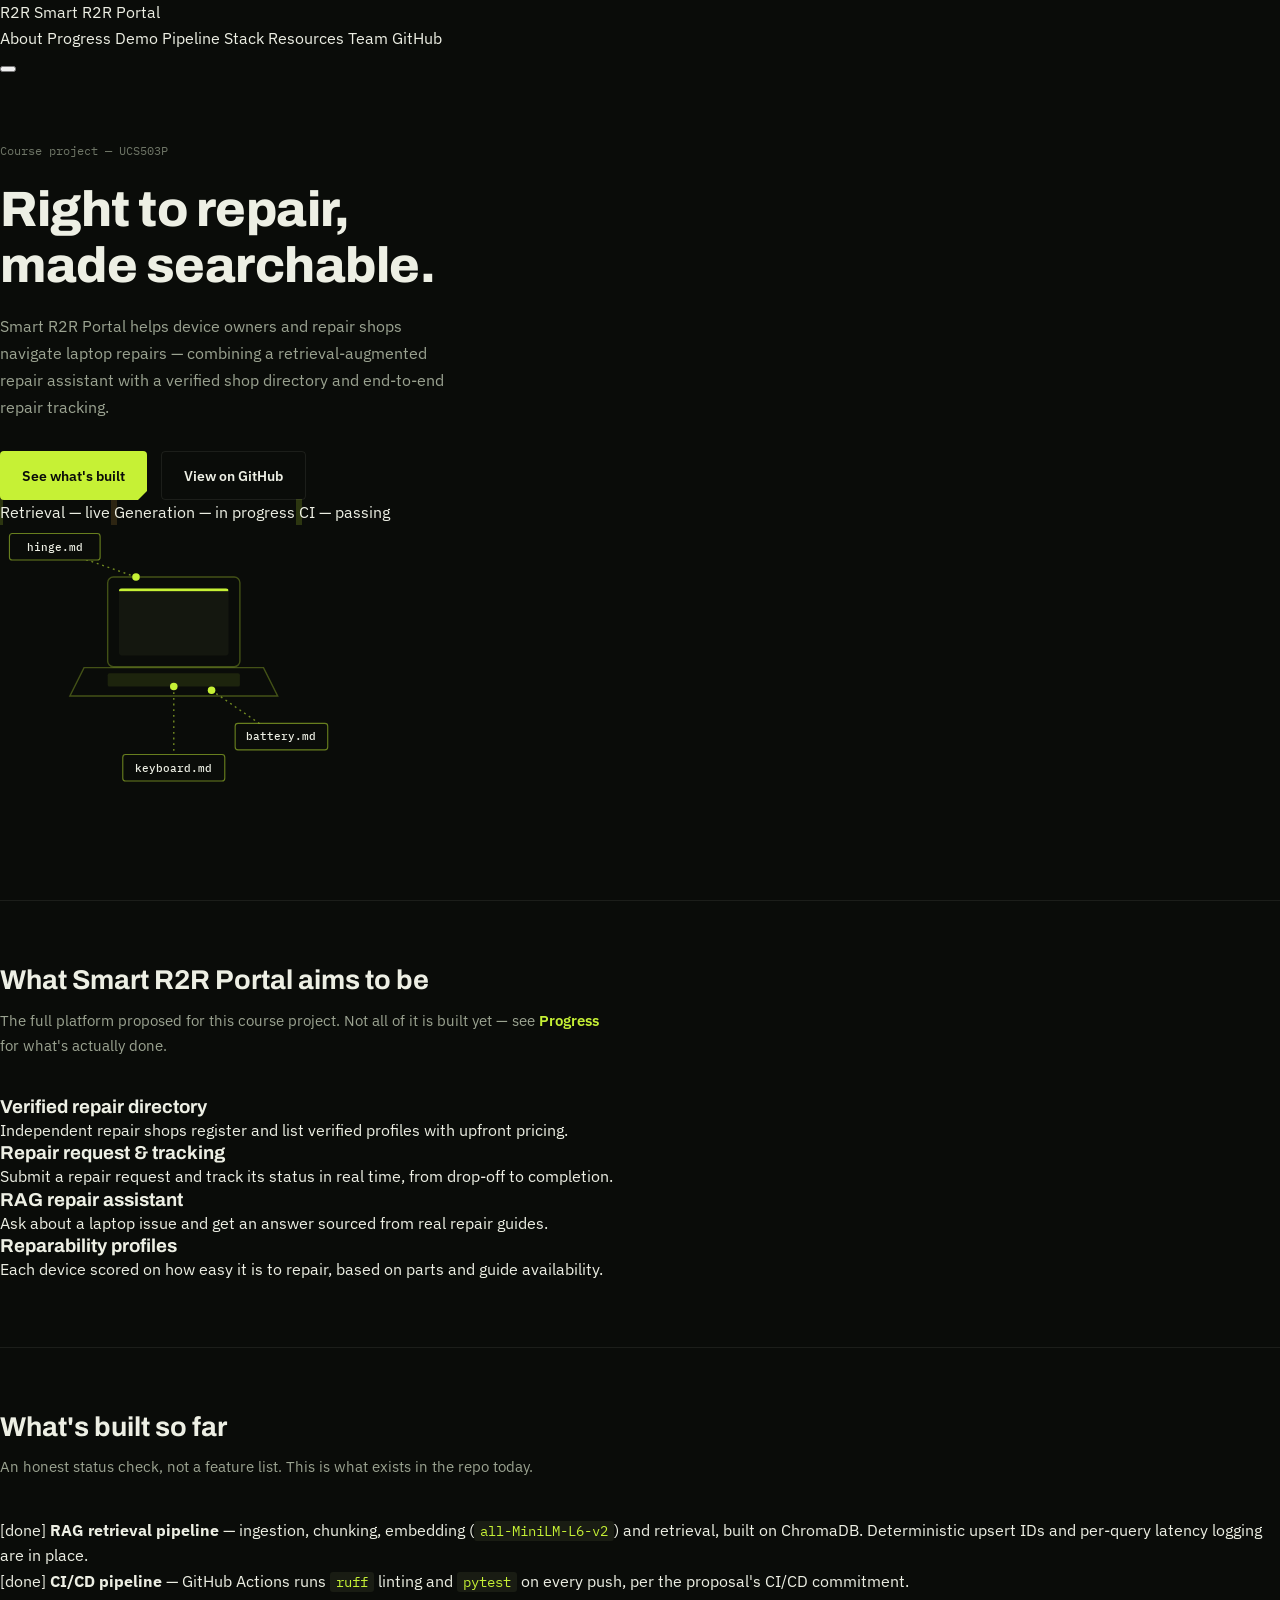
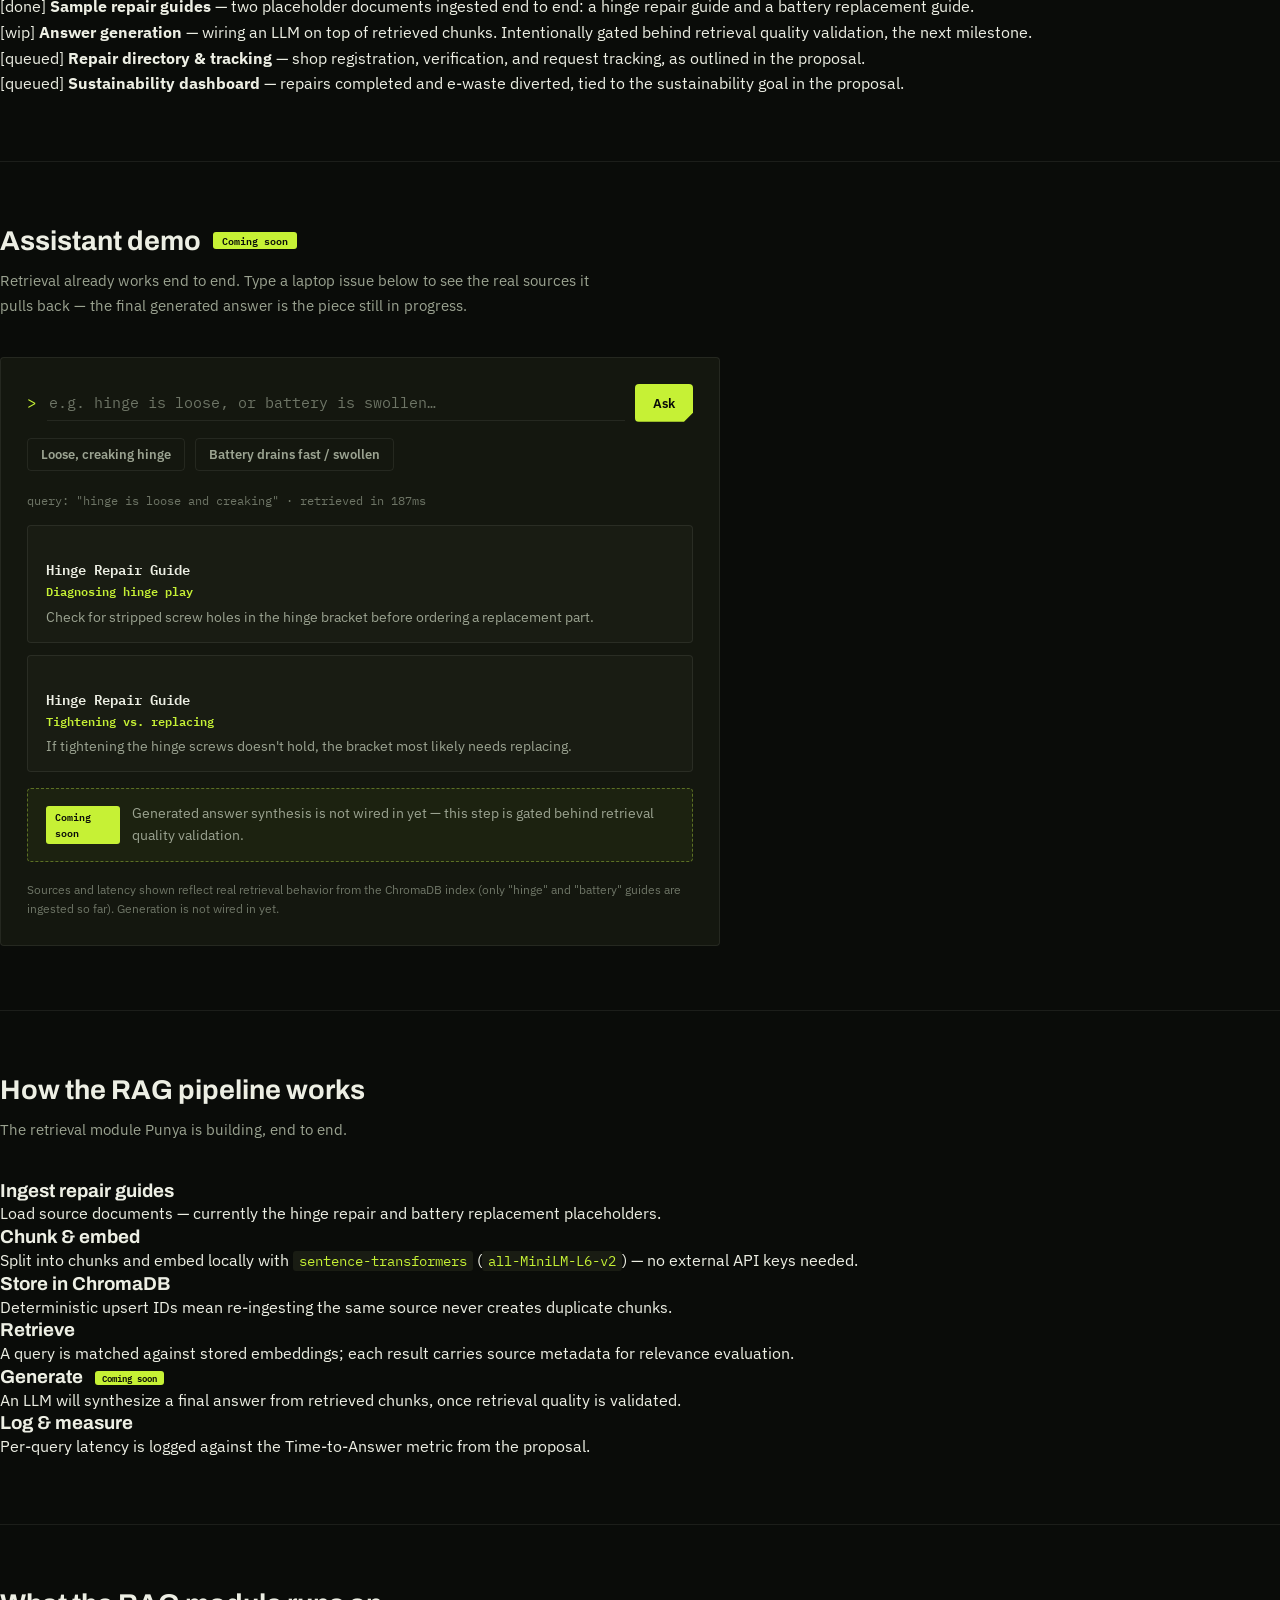
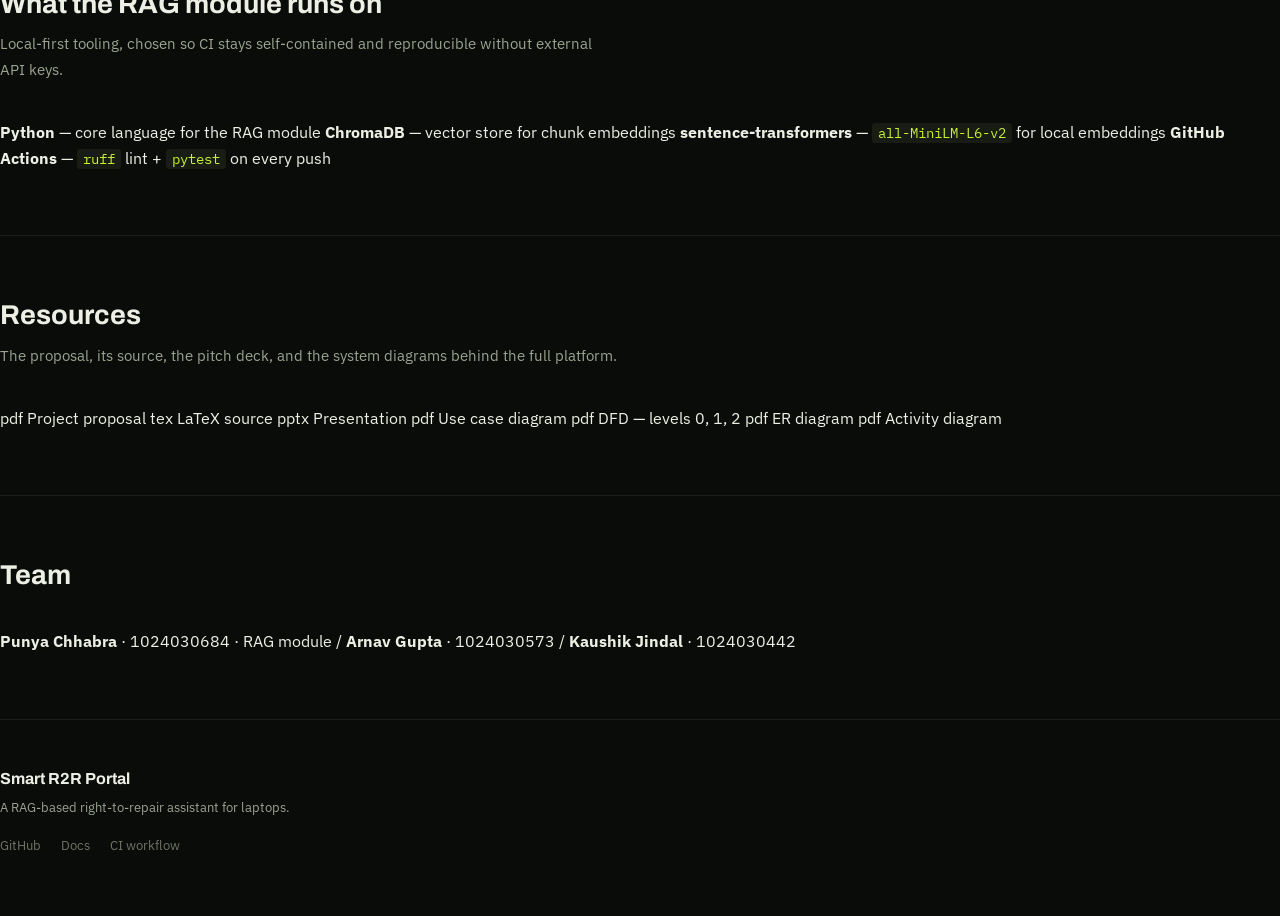
==== docs/index.html @ 500cbbe2 "Refactor index.html structure and navigation" ====
<!DOCTYPE html>
<html lang="en">
<head>
<meta charset="UTF-8">
<meta name="viewport" content="width=device-width, initial-scale=1.0">
<meta name="description" content="Smart R2R Portal — a RAG-based right-to-repair assistant for laptops. Course project UCS503P.">
<title>Smart R2R Portal — Right-to-Repair Assistant</title>
<link rel="preconnect" href="https://fonts.googleapis.com">
<link rel="preconnect" href="https://fonts.gstatic.com" crossorigin>
<link href="https://fonts.googleapis.com/css2?family=Archivo:wght@600;700;800&family=IBM+Plex+Sans:wght@400;500;600&family=IBM+Plex+Mono:wght@400;500;600&display=swap" rel="stylesheet">
<link rel="stylesheet" href="style.css">
</head>
<body>

<header class="topbar" id="topbar">
  <a href="#top" class="brand">
    <span class="brand-mark">R2R</span>
    <span class="brand-name">Smart R2R Portal</span>
  </a>
  <nav class="topnav" id="topnav">
    <a href="#about" class="topnav-link">About</a>
    <a href="#progress" class="topnav-link">Progress</a>
    <a href="#demo" class="topnav-link">Demo</a>
    <a href="#pipeline" class="topnav-link">Pipeline</a>
    <a href="#stack" class="topnav-link">Stack</a>
    <a href="#resources" class="topnav-link">Resources</a>
    <a href="#team" class="topnav-link">Team</a>
    <a href="https://github.com/Pcxlit/Smart-R2R-Portal" target="_blank" rel="noopener" class="topnav-link topnav-cta">GitHub</a>
  </nav>
  <button class="menu-toggle" id="menuToggle" aria-label="Toggle navigation" aria-expanded="false">
    <span></span><span></span><span></span>
  </button>
</header>

<main id="top">

  <!-- ============ HERO ============ -->
  <section class="hero">
    <div class="hero-text">
      <p class="course-tag">Course project — UCS503P</p>
      <h1>Right to repair,<br>made searchable.</h1>
      <p class="hero-sub">
        Smart R2R Portal helps device owners and repair shops navigate laptop repairs —
        combining a retrieval-augmented repair assistant with a verified shop directory
        and end-to-end repair tracking.
      </p>
      <div class="hero-actions">
        <a href="#progress" class="btn btn-primary">See what's built</a>
        <a href="https://github.com/Pcxlit/Smart-R2R-Portal" target="_blank" rel="noopener" class="btn btn-outline">View on GitHub</a>
      </div>
    </div>

    <div class="hero-panel">
      <div class="hero-panel-inner">
        <div class="status-strip">
          <span class="status-strip-row"><i class="pulse pulse-live"></i>Retrieval — live</span>
          <span class="status-strip-row"><i class="pulse pulse-mid"></i>Generation — in progress</span>
          <span class="status-strip-row"><i class="pulse pulse-live"></i>CI — passing</span>
        </div>
        <svg class="device-diagram" id="deviceDiagram" viewBox="0 0 360 300" xmlns="http://www.w3.org/2000/svg">
          <defs>
            <clipPath id="screenClip">
              <rect x="126" y="66" width="116" height="71" rx="3"/>
            </clipPath>
          </defs>

          <g class="laptop-group">
            <rect x="114" y="54" width="140" height="95" rx="6" fill="#0A0C09" stroke="rgba(198,241,53,0.3)" stroke-width="1.5"/>
            <rect x="126" y="66" width="116" height="71" rx="3" fill="#14170F"/>
            <rect class="scan-line" x="126" y="66" width="116" height="3" fill="#C6F135" clip-path="url(#screenClip)"/>
            <polygon points="89,150 279,150 294,180 74,180" fill="#0A0C09" stroke="rgba(198,241,53,0.3)" stroke-width="1.5"/>
            <rect x="114" y="156" width="140" height="14" rx="2" fill="rgba(198,241,53,0.1)"/>
          </g>

          <g class="callout">
            <line x1="144" y1="54" x2="58" y2="24" stroke="#C6F135" stroke-width="1.5" stroke-dasharray="2 4" opacity="0.55"/>
            <circle cx="144" cy="54" r="4" fill="#C6F135"/>
            <rect x="10" y="8" width="96" height="28" rx="3" fill="#0A0C09" stroke="rgba(198,241,53,0.5)" stroke-width="1.2"/>
            <text x="58" y="26" text-anchor="middle" fill="#EDEFE4" font-family="IBM Plex Mono, monospace" font-size="12" font-weight="500">hinge.md</text>
          </g>

          <g class="callout">
            <line x1="224" y1="174" x2="296" y2="224" stroke="#C6F135" stroke-width="1.5" stroke-dasharray="2 4" opacity="0.55"/>
            <circle cx="224" cy="174" r="4" fill="#C6F135"/>
            <rect x="249" y="209" width="98" height="28" rx="3" fill="#0A0C09" stroke="rgba(198,241,53,0.5)" stroke-width="1.2"/>
            <text x="298" y="227" text-anchor="middle" fill="#EDEFE4" font-family="IBM Plex Mono, monospace" font-size="12" font-weight="500">battery.md</text>
          </g>

          <g class="callout">
            <line x1="184" y1="170" x2="184" y2="242" stroke="#C6F135" stroke-width="1.5" stroke-dasharray="2 4" opacity="0.55"/>
            <circle cx="184" cy="170" r="4" fill="#C6F135"/>
            <rect x="130" y="242" width="108" height="28" rx="3" fill="#0A0C09" stroke="rgba(198,241,53,0.5)" stroke-width="1.2"/>
            <text x="184" y="260" text-anchor="middle" fill="#EDEFE4" font-family="IBM Plex Mono, monospace" font-size="12" font-weight="500">keyboard.md</text>
          </g>
        </svg>
      </div>
    </div>
  </section>

  <!-- ============ ABOUT (VISION) ============ -->
  <section class="section" id="about">
    <div class="section-head">
      <h2>What Smart R2R Portal aims to be</h2>
      <p>
        The full platform proposed for this course project. Not all of it is built yet —
        see <a href="#progress">Progress</a> for what's actually done.
      </p>
    </div>
    <div class="split-list">
      <div class="split-list-item fade-in">
        <h3>Verified repair directory</h3>
        <p>Independent repair shops register and list verified profiles with upfront pricing.</p>
      </div>
      <div class="split-list-item fade-in">
        <h3>Repair request &amp; tracking</h3>
        <p>Submit a repair request and track its status in real time, from drop-off to completion.</p>
      </div>
      <div class="split-list-item fade-in">
        <h3>RAG repair assistant</h3>
        <p>Ask about a laptop issue and get an answer sourced from real repair guides.</p>
      </div>
      <div class="split-list-item fade-in">
        <h3>Reparability profiles</h3>
        <p>Each device scored on how easy it is to repair, based on parts and guide availability.</p>
      </div>
    </div>
  </section>

  <!-- ============ PROGRESS (TERMINAL LOG) ============ -->
  <section class="section section-dark" id="progress">
    <div class="section-head">
      <h2>What's built so far</h2>
      <p>An honest status check, not a feature list. This is what exists in the repo today.</p>
    </div>
    <div class="log">
      <div class="log-line fade-in">
        <span class="log-code log-code-done">[done]</span>
        <span class="log-msg"><strong>RAG retrieval pipeline</strong> — ingestion, chunking, embedding (<code>all-MiniLM-L6-v2</code>) and retrieval, built on ChromaDB. Deterministic upsert IDs and per-query latency logging are in place.</span>
      </div>
      <div class="log-line fade-in">
        <span class="log-code log-code-done">[done]</span>
        <span class="log-msg"><strong>CI/CD pipeline</strong> — GitHub Actions runs <code>ruff</code> linting and <code>pytest</code> on every push, per the proposal's CI/CD commitment.</span>
      </div>
      <div class="log-line fade-in">
        <span class="log-code log-code-done">[done]</span>
        <span class="log-msg"><strong>Sample repair guides</strong> — two placeholder documents ingested end to end: a hinge repair guide and a battery replacement guide.</span>
      </div>
      <div class="log-line fade-in">
        <span class="log-code log-code-progress">[wip]</span>
        <span class="log-msg"><strong>Answer generation</strong> — wiring an LLM on top of retrieved chunks. Intentionally gated behind retrieval quality validation, the next milestone.</span>
      </div>
      <div class="log-line fade-in">
        <span class="log-code log-code-planned">[queued]</span>
        <span class="log-msg"><strong>Repair directory &amp; tracking</strong> — shop registration, verification, and request tracking, as outlined in the proposal.</span>
      </div>
      <div class="log-line fade-in">
        <span class="log-code log-code-planned">[queued]</span>
        <span class="log-msg"><strong>Sustainability dashboard</strong> — repairs completed and e-waste diverted, tied to the sustainability goal in the proposal.</span>
      </div>
    </div>
  </section>

  <!-- ============ DEMO ============ -->
  <section class="section" id="demo">
    <div class="section-head">
      <h2>Assistant demo <span class="soon-pill">Coming soon</span></h2>
      <p>
        Retrieval already works end to end. Type a laptop issue below to see the real sources it pulls back —
        the final generated answer is the piece still in progress.
      </p>
    </div>

    <div class="demo-card">
      <form id="demoForm" autocomplete="off" class="demo-form">
        <span class="demo-prompt">&gt;</span>
        <input id="demoInput" type="text" placeholder="e.g. hinge is loose, or battery is swollen…">
        <button type="submit" class="btn btn-primary btn-sm">Ask</button>
      </form>
      <div class="demo-chip-row">
        <button type="button" class="demo-chip" data-demo="hinge is loose and creaking">Loose, creaking hinge</button>
        <button type="button" class="demo-chip" data-demo="battery drains fast and feels swollen">Battery drains fast / swollen</button>
      </div>
      <div id="demoOutput" class="demo-output"></div>
      <p class="demo-note">Sources and latency shown reflect real retrieval behavior from the ChromaDB index (only "hinge" and "battery" guides are ingested so far). Generation is not wired in yet.</p>
    </div>
  </section>

  <!-- ============ RAG PIPELINE (HORIZONTAL STEPPER) ============ -->
  <section class="section section-dark" id="pipeline">
    <div class="section-head">
      <h2>How the RAG pipeline works</h2>
      <p>The retrieval module Punya is building, end to end.</p>
    </div>

    <div class="stepper">
      <div class="stepper-track"></div>
      <div class="stepper-item fade-in">
        <span class="stepper-dot"></span>
        <h3>Ingest repair guides</h3>
        <p>Load source documents — currently the hinge repair and battery replacement placeholders.</p>
      </div>
      <div class="stepper-item fade-in">
        <span class="stepper-dot"></span>
        <h3>Chunk &amp; embed</h3>
        <p>Split into chunks and embed locally with <code>sentence-transformers</code> (<code>all-MiniLM-L6-v2</code>) — no external API keys needed.</p>
      </div>
      <div class="stepper-item fade-in">
        <span class="stepper-dot"></span>
        <h3>Store in ChromaDB</h3>
        <p>Deterministic upsert IDs mean re-ingesting the same source never creates duplicate chunks.</p>
      </div>
      <div class="stepper-item fade-in">
        <span class="stepper-dot"></span>
        <h3>Retrieve</h3>
        <p>A query is matched against stored embeddings; each result carries source metadata for relevance evaluation.</p>
      </div>
      <div class="stepper-item fade-in">
        <span class="stepper-dot stepper-dot-pending"></span>
        <h3>Generate <span class="soon-pill soon-pill-sm">Coming soon</span></h3>
        <p>An LLM will synthesize a final answer from retrieved chunks, once retrieval quality is validated.</p>
      </div>
      <div class="stepper-item fade-in">
        <span class="stepper-dot"></span>
        <h3>Log &amp; measure</h3>
        <p>Per-query latency is logged against the Time-to-Answer metric from the proposal.</p>
      </div>
    </div>
  </section>

  <!-- ============ TECH STACK ============ -->
  <section class="section" id="stack">
    <div class="section-head">
      <h2>What the RAG module runs on</h2>
      <p>Local-first tooling, chosen so CI stays self-contained and reproducible without external API keys.</p>
    </div>
    <div class="badge-row">
      <span class="badge fade-in"><strong>Python</strong> — core language for the RAG module</span>
      <span class="badge fade-in"><strong>ChromaDB</strong> — vector store for chunk embeddings</span>
      <span class="badge fade-in"><strong>sentence-transformers</strong> — <code>all-MiniLM-L6-v2</code> for local embeddings</span>
      <span class="badge fade-in"><strong>GitHub Actions</strong> — <code>ruff</code> lint + <code>pytest</code> on every push</span>
    </div>
  </section>

  <!-- ============ RESOURCES (DOCS + DIAGRAMS MERGED) ============ -->
  <section class="section section-dark" id="resources">
    <div class="section-head">
      <h2>Resources</h2>
      <p>The proposal, its source, the pitch deck, and the system diagrams behind the full platform.</p>
    </div>
    <div class="resource-grid">
      <a href="https://github.com/Pcxlit/Smart-R2R-Portal/blob/main/project_proposal/Repair_Flow.pdf" target="_blank" rel="noopener" class="resource fade-in">
        <span class="resource-ext">pdf</span>
        <span class="resource-name">Project proposal</span>
      </a>
      <a href="https://github.com/Pcxlit/Smart-R2R-Portal/blob/main/project_proposal/RepairFlow_Project_Proposal_.tex" target="_blank" rel="noopener" class="resource fade-in">
        <span class="resource-ext">tex</span>
        <span class="resource-name">LaTeX source</span>
      </a>
      <a href="https://github.com/Pcxlit/Smart-R2R-Portal/blob/main/docs/SmartR2R_GuideAndReparabilityPortal.pptx" target="_blank" rel="noopener" class="resource fade-in">
        <span class="resource-ext">pptx</span>
        <span class="resource-name">Presentation</span>
      </a>
      <a href="https://github.com/Pcxlit/Smart-R2R-Portal/blob/main/docs/RepairFlow_UseCase_Diagram.pdf" target="_blank" rel="noopener" class="resource fade-in">
        <span class="resource-ext">pdf</span>
        <span class="resource-name">Use case diagram</span>
      </a>
      <a href="https://github.com/Pcxlit/Smart-R2R-Portal/blob/main/docs/RepairFlow_DFD_Diagrams_lvl_0,1,2.pdf" target="_blank" rel="noopener" class="resource fade-in">
        <span class="resource-ext">pdf</span>
        <span class="resource-name">DFD — levels 0, 1, 2</span>
      </a>
      <a href="https://github.com/Pcxlit/Smart-R2R-Portal/blob/main/docs/RepairFlow_ER_Diagram.pdf" target="_blank" rel="noopener" class="resource fade-in">
        <span class="resource-ext">pdf</span>
        <span class="resource-name">ER diagram</span>
      </a>
      <a href="https://github.com/Pcxlit/Smart-R2R-Portal/blob/main/docs/RepairFlow_Activity_Diagram.pdf" target="_blank" rel="noopener" class="resource fade-in">
        <span class="resource-ext">pdf</span>
        <span class="resource-name">Activity diagram</span>
      </a>
    </div>
  </section>

  <!-- ============ TEAM ============ -->
  <section class="section" id="team">
    <div class="section-head">
      <h2>Team</h2>
    </div>
    <div class="team-line">
      <span class="team-entry fade-in"><strong>Punya Chhabra</strong> · 1024030684 · RAG module</span>
      <span class="team-sep">/</span>
      <span class="team-entry fade-in"><strong>Arnav Gupta</strong> · 1024030573</span>
      <span class="team-sep">/</span>
      <span class="team-entry fade-in"><strong>Kaushik Jindal</strong> · 1024030442</span>
    </div>
  </section>

  <footer class="footer">
    <span class="footer-logo">Smart R2R Portal</span>
    <p class="footer-text">A RAG-based right-to-repair assistant for laptops.</p>
    <div class="footer-links">
      <a href="https://github.com/Pcxlit/Smart-R2R-Portal" target="_blank" rel="noopener">GitHub</a>
      <a href="https://github.com/Pcxlit/Smart-R2R-Portal/tree/main/docs" target="_blank" rel="noopener">Docs</a>
      <a href="https://github.com/Pcxlit/Smart-R2R-Portal/tree/main/.github/workflows" target="_blank" rel="noopener">CI workflow</a>
    </div>
  </footer>

</main>

<script src="script.js"></script>
</body>
</html>
---- docs/style.css ----
:root {
  --black: #0A0C09;
  --black-soft: #0F110C;
  --panel: #14170F;
  --panel-raised: #191C13;
  --lime: #C6F135;
  --lime-dim: #8FA83A;
  --lime-deep: #5C7024;
  --paper: #EDEFE4;
  --ink: #EDEFE4;
  --ink-soft: #9BA391;
  --ink-faint: #6E7566;
  --line: rgba(198, 241, 53, 0.14);
  --line-soft: rgba(237, 239, 228, 0.08);
  --amber-warn: #E3A73E;
  --rust-warn: #C97A4A;

  --font-head: 'Archivo', sans-serif;
  --font-body: 'IBM Plex Sans', sans-serif;
  --font-mono: 'IBM Plex Mono', monospace;
  --radius: 4px;
  --rail-w: 236px;
}

* { box-sizing: border-box; }
html { scroll-behavior: smooth; scroll-padding-top: 24px; }

body {
  margin: 0;
  font-family: var(--font-body);
  background: var(--black);
  color: var(--ink);
  line-height: 1.6;
  -webkit-font-smoothing: antialiased;
}

a { color: inherit; text-decoration: none; }
h1, h2, h3 { font-family: var(--font-head); color: var(--paper); margin: 0; line-height: 1.12; }
p { margin: 0; }
code {
  background: var(--panel-raised); color: var(--lime);
  padding: 1px 6px; border-radius: 3px; font-family: var(--font-mono); font-size: 0.85em;
}

@media (prefers-reduced-motion: reduce) {
  *, *::before, *::after { animation-duration: .001ms !important; transition-duration: .001ms !important; }
}
:focus-visible { outline: 2px solid var(--lime); outline-offset: 3px; }

/* ============== Layout shell ============== */
.main { margin-left: var(--rail-w); padding: 0 56px; max-width: 980px; }

/* ============== Rail (persistent side nav) ============== */
.rail {
  position: fixed; top: 0; left: 0; bottom: 0; width: var(--rail-w);
  background: var(--black-soft); border-right: 1px solid var(--line-soft);
  display: flex; flex-direction: column; padding: 28px 22px;
  z-index: 100; overflow-y: auto;
}
.rail-logo { display: flex; align-items: center; gap: 10px; margin-bottom: 34px; }
.rail-logo-mark {
  font-family: var(--font-mono); font-weight: 600; font-size: 0.72rem; color: var(--black);
  background: var(--lime); padding: 4px 7px; border-radius: 3px; letter-spacing: 0.03em;
}
.rail-logo-text { font-family: var(--font-head); font-weight: 700; font-size: 0.98rem; color: var(--paper); }

.rail-nav { display: flex; flex-direction: column; gap: 2px; margin-bottom: auto; }
.rail-link {
  font-size: 0.86rem; font-weight: 500; color: var(--ink-soft);
  padding: 8px 10px; border-radius: var(--radius); border-left: 2px solid transparent;
}
.rail-link:hover { color: var(--paper); background: var(--panel); }
.rail-link.active { color: var(--lime); border-left-color: var(--lime); background: var(--panel); }
.rail-link-ext { color: var(--lime-dim); font-weight: 600; margin-top: 10px; }

.rail-status { padding-top: 20px; margin-top: 20px; border-top: 1px solid var(--line-soft); }
.rail-status-row {
  display: flex; align-items: center; gap: 9px; font-family: var(--font-mono);
  font-size: 0.72rem; color: var(--ink-faint); margin-bottom: 10px;
}
.rail-status-row:last-child { margin-bottom: 0; }
.pulse { width: 6px; height: 6px; border-radius: 50%; flex-shrink: 0; }
.pulse-live { background: var(--lime); box-shadow: 0 0 0 3px rgba(198,241,53,0.18); }
.pulse-mid { background: var(--amber-warn); box-shadow: 0 0 0 3px rgba(227,167,62,0.16); }

.rail-toggle {
  display: none; position: fixed; top: 16px; right: 16px; z-index: 200;
  width: 40px; height: 40px; background: var(--panel); border: 1px solid var(--line-soft);
  border-radius: var(--radius); flex-direction: column; align-items: center; justify-content: center; gap: 4px;
  cursor: pointer;
}
.rail-toggle span { width: 18px; height: 1.5px; background: var(--paper); }

/* ============== Buttons ============== */
.btn {
  display: inline-flex; align-items: center; justify-content: center; gap: 6px;
  padding: 12px 22px; font-family: var(--font-body); font-weight: 600; font-size: 0.9rem;
  border-radius: var(--radius); border: none; cursor: pointer; transition: .15s ease; white-space: nowrap;
  clip-path: polygon(0 0, 100% 0, 100% calc(100% - 9px), calc(100% - 9px) 100%, 0 100%);
}
.btn-sm { padding: 10px 18px; font-size: 0.84rem; }
.btn-primary { background: var(--lime); color: var(--black); }
.btn-primary:hover { background: #D6FF5C; }
.btn-outline { background: transparent; color: var(--paper); border: 1.5px solid var(--line-soft); clip-path: none; }
.btn-outline:hover { border-color: var(--lime-dim); color: var(--lime); }

/* ============== Hero ============== */
.hero { padding: 64px 0 84px; }
.course-tag {
  font-family: var(--font-mono); font-size: 0.76rem; color: var(--ink-faint);
  margin-bottom: 22px;
}
.hero-grid { display: grid; grid-template-columns: 1.1fr 0.9fr; gap: 44px; align-items: center; }
.hero h1 { font-size: clamp(2.3rem, 4.2vw, 3.1rem); font-weight: 800; letter-spacing: -0.01em; margin-bottom: 20px; }
.hero-sub { font-size: 1.02rem; color: var(--ink-soft); max-width: 46ch; line-height: 1.65; margin-bottom: 30px; }
.hero-actions { display: flex; flex-wrap: wrap; gap: 14px; }

.hero-visual { display: flex; align-items: center; justify-content: center; }
.device-diagram { width: 100%; max-width: 340px; height: auto; }
.scan-line { animation: scanMove 2.6s ease-in-out infinite; }
@keyframes scanMove {
  0%   { transform: translateY(0); opacity: 0.25; }
  50%  { transform: translateY(64px); opacity: 0.95; }
  100% { transform: translateY(0); opacity: 0.25; }
}

/* ============== Sections ============== */
.section { padding: 64px 0; border-top: 1px solid var(--line-soft); }
.section-panel { background: var(--black-soft); margin: 0 -56px; padding: 64px 56px; border-top: 1px solid var(--line-soft); }
.section-head { max-width: 62ch; margin-bottom: 38px; }
.section-head h2 { font-size: 1.7rem; font-weight: 700; margin-bottom: 12px; display: flex; align-items: center; gap: 12px; flex-wrap: wrap; }
.section-head p { font-size: 0.96rem; color: var(--ink-soft); line-height: 1.65; }
.section-head a { color: var(--lime); font-weight: 600; }
.section-head a:hover { text-decoration: underline; }

.soon-pill {
  display: inline-block; font-family: var(--font-mono); font-size: 0.62rem; font-weight: 600;
  color: var(--black); background: var(--lime);
  padding: 3px 9px; border-radius: 3px; vertical-align: middle;
}
.soon-pill-sm { font-size: 0.58rem; padding: 2px 7px; margin-left: 8px; }

/* ============== Status tags ============== */
.status-tag {
  display: inline-block; font-family: var(--font-mono); font-size: 0.68rem; font-weight: 600;
  padding: 4px 10px; border-radius: 3px; flex-shrink: 0; align-self: flex-start; margin-top: 2px;
}
.status-done { background: rgba(198,241,53,0.14); color: var(--lime); }
.status-progress { background: rgba(227,167,62,0.16); color: var(--amber-warn); }
.status-planned { background: rgba(201,122,74,0.14); color: var(--rust-warn); }

/* ============== Manifest (vision list) ============== */
.manifest { display: flex; flex-direction: column; }
.manifest-row {
  display: flex; gap: 22px; padding: 20px 0; border-bottom: 1px solid var(--line-soft);
}
.manifest-row:first-child { border-top: 1px solid var(--line-soft); }
.manifest-index {
  font-family: var(--font-mono); font-size: 0.85rem; color: var(--lime-dim);
  width: 20px; flex-shrink: 0; padding-top: 2px;
}
.manifest-body h3 { font-size: 1rem; font-weight: 600; margin-bottom: 5px; }
.manifest-body p { font-size: 0.88rem; color: var(--ink-soft); line-height: 1.55; }

/* ============== Ledger (progress list) ============== */
.ledger { display: flex; flex-direction: column; }
.ledger-row {
  display: flex; gap: 20px; padding: 20px 0; border-bottom: 1px solid var(--line-soft);
}
.ledger-row:first-child { border-top: 1px solid var(--line-soft); }
.ledger-body h3 { font-size: 1rem; font-weight: 600; margin-bottom: 5px; }
.ledger-body p { font-size: 0.88rem; color: var(--ink-soft); line-height: 1.6; }

/* ============== Demo ============== */
.demo-card {
  background: var(--panel); border: 1px solid var(--line-soft); border-radius: var(--radius);
  padding: 26px; max-width: 720px;
}
.demo-form { display: flex; gap: 10px; align-items: center; margin-bottom: 16px; }
.demo-prompt { font-family: var(--font-mono); color: var(--lime); font-size: 1rem; flex-shrink: 0; }
.demo-form input {
  flex: 1; background: transparent; border: none; border-bottom: 1.5px solid var(--line-soft);
  outline: none; color: var(--paper); font-family: var(--font-mono); font-size: 0.92rem; padding: 8px 2px; min-width: 0;
}
.demo-form input:focus { border-bottom-color: var(--lime-dim); }
.demo-form input::placeholder { color: var(--ink-faint); }
.demo-chip-row { display: flex; flex-wrap: wrap; gap: 10px; }
.demo-chip {
  font-family: var(--font-body); font-weight: 600; font-size: 0.8rem; padding: 7px 13px;
  border-radius: var(--radius); border: 1.5px solid var(--line-soft); background: transparent; color: var(--ink-soft);
  cursor: pointer; transition: .15s ease;
}
.demo-chip:hover { border-color: var(--lime-dim); color: var(--lime); }

.demo-output { margin-top: 20px; display: flex; flex-direction: column; gap: 12px; }
.demo-meta { font-family: var(--font-mono); font-size: 0.78rem; color: var(--ink-faint); margin-bottom: 2px; }
.demo-source {
  background: var(--panel-raised); border: 1px solid var(--line-soft); border-radius: var(--radius);
  padding: 14px 18px;
}
.demo-source h4 { font-family: var(--font-mono); font-size: 0.86rem; font-weight: 600; color: var(--paper); margin-bottom: 2px; }
.demo-source .section-label { font-family: var(--font-mono); font-size: 0.72rem; color: var(--lime); font-weight: 600; margin-bottom: 6px; display: block; }
.demo-source p { font-size: 0.85rem; color: var(--ink-soft); line-height: 1.55; }

.demo-generated {
  margin-top: 4px; border: 1px dashed var(--lime-deep); border-radius: var(--radius); padding: 14px 18px;
  display: flex; align-items: center; gap: 12px; background: rgba(198,241,53,0.05);
}
.demo-generated p { font-size: 0.85rem; color: var(--ink-soft); }

.demo-empty { color: var(--ink-faint); font-size: 0.88rem; padding: 4px; }
.demo-note { margin-top: 18px; font-size: 0.76rem; color: var(--ink-faint); }

/* ============== Pipeline flow ============== */
.flow { display: flex; flex-direction: column; max-width: 640px; }
.flow-step { display: flex; gap: 20px; padding: 18px 0; border-bottom: 1px solid var(--line-soft); }
.flow-step:first-child { border-top: 1px solid var(--line-soft); }
.flow-num { font-family: var(--font-mono); font-size: 0.78rem; color: var(--lime-dim); flex-shrink: 0; padding-top: 2px; width: 26px; }
.flow-body h3 { font-size: 0.98rem; font-weight: 600; margin-bottom: 5px; display: flex; align-items: center; }
.flow-body p { font-size: 0.87rem; color: var(--ink-soft); line-height: 1.55; }

/* ============== Tech stack ============== */
.stack-row { display: flex; flex-wrap: wrap; gap: 14px; }
.stack-chip {
  flex: 1 1 210px; background: var(--panel); border: 1px solid var(--line-soft); border-radius: var(--radius);
  padding: 18px 20px; display: flex; flex-direction: column; gap: 6px;
}
.stack-name { font-family: var(--font-mono); font-weight: 600; font-size: 0.9rem; color: var(--lime); }
.stack-desc { font-size: 0.84rem; color: var(--ink-soft); line-height: 1.5; }

/* ============== File listing (docs/diagrams) ============== */
.filelist { display: flex; flex-direction: column; max-width: 640px; }
.filelist-row {
  display: grid; grid-template-columns: 44px 1fr; column-gap: 16px; row-gap: 2px;
  padding: 16px 14px; border-bottom: 1px solid var(--line-soft); border-radius: var(--radius);
  transition: background .15s ease;
}
.filelist-row:first-child { border-top: 1px solid var(--line-soft); }
.filelist-row:hover { background: var(--panel); }
.filelist-ext {
  grid-row: 1 / 3; font-family: var(--font-mono); font-size: 0.68rem; font-weight: 600;
  color: var(--lime); background: var(--panel-raised); border-radius: 3px;
  display: flex; align-items: center; justify-content: center; height: 32px; align-self: start;
}
.filelist-name { font-size: 0.94rem; font-weight: 600; color: var(--paper); }
.filelist-desc { font-size: 0.83rem; color: var(--ink-soft); }

/* ============== Team ============== */
.team-row { display: flex; flex-wrap: wrap; gap: 14px; }
.team-card {
  flex: 1 1 220px; display: flex; align-items: center; gap: 14px;
  background: var(--panel); border: 1px solid var(--line-soft); border-radius: var(--radius); padding: 18px 20px;
}
.team-initials {
  width: 42px; height: 42px; border-radius: var(--radius); background: var(--lime); color: var(--black);
  display: flex; align-items: center; justify-content: center; font-family: var(--font-mono); font-weight: 700; font-size: 0.84rem;
  flex-shrink: 0;
}
.team-card h3 { font-size: 0.94rem; font-weight: 600; margin-bottom: 2px; }
.team-card p { font-size: 0.8rem; color: var(--ink-soft); font-family: var(--font-mono); }

/* ============== Footer ============== */
.footer { padding: 46px 0 60px; border-top: 1px solid var(--line-soft); }
.footer-logo { font-family: var(--font-head); font-size: 1rem; font-weight: 700; color: var(--paper); }
.footer-text { font-size: 0.84rem; color: var(--ink-soft); margin: 6px 0 16px; }
.footer-links { display: flex; gap: 20px; flex-wrap: wrap; }
.footer-links a { font-size: 0.84rem; color: var(--ink-faint); transition: .15s ease; }
.footer-links a:hover { color: var(--lime); }

/* ============== Fade-in ============== */
.fade-in { opacity: 0; transform: translateY(10px); transition: opacity .5s ease, transform .5s ease; }
.fade-in.visible { opacity: 1; transform: translateY(0); }

/* ============== Responsive ============== */
@media (max-width: 980px) {
  .main { margin-left: 0; padding: 0 24px; max-width: 100%; }
  .section-panel { margin: 0 -24px; padding: 56px 24px; }
  .rail-toggle { display: flex; }
  .rail {
    left: -100%; width: 260px; transition: left .28s ease; box-shadow: 20px 0 40px rgba(0,0,0,0.4);
  }
  .rail.open { left: 0; }
  .hero { padding-top: 88px; }
}

@media (max-width: 760px) {
  .hero-grid { grid-template-columns: 1fr; }
  .hero-visual { order: -1; }
  .device-diagram { max-width: 260px; }
  .filelist-row { grid-template-columns: 36px 1fr; }
}

@media (max-width: 520px) {
  .demo-form { flex-wrap: wrap; }
  .demo-form input { width: 100%; order: 1; }
  .demo-prompt { order: 0; }
  .demo-form .btn { order: 2; width: 100%; }
}
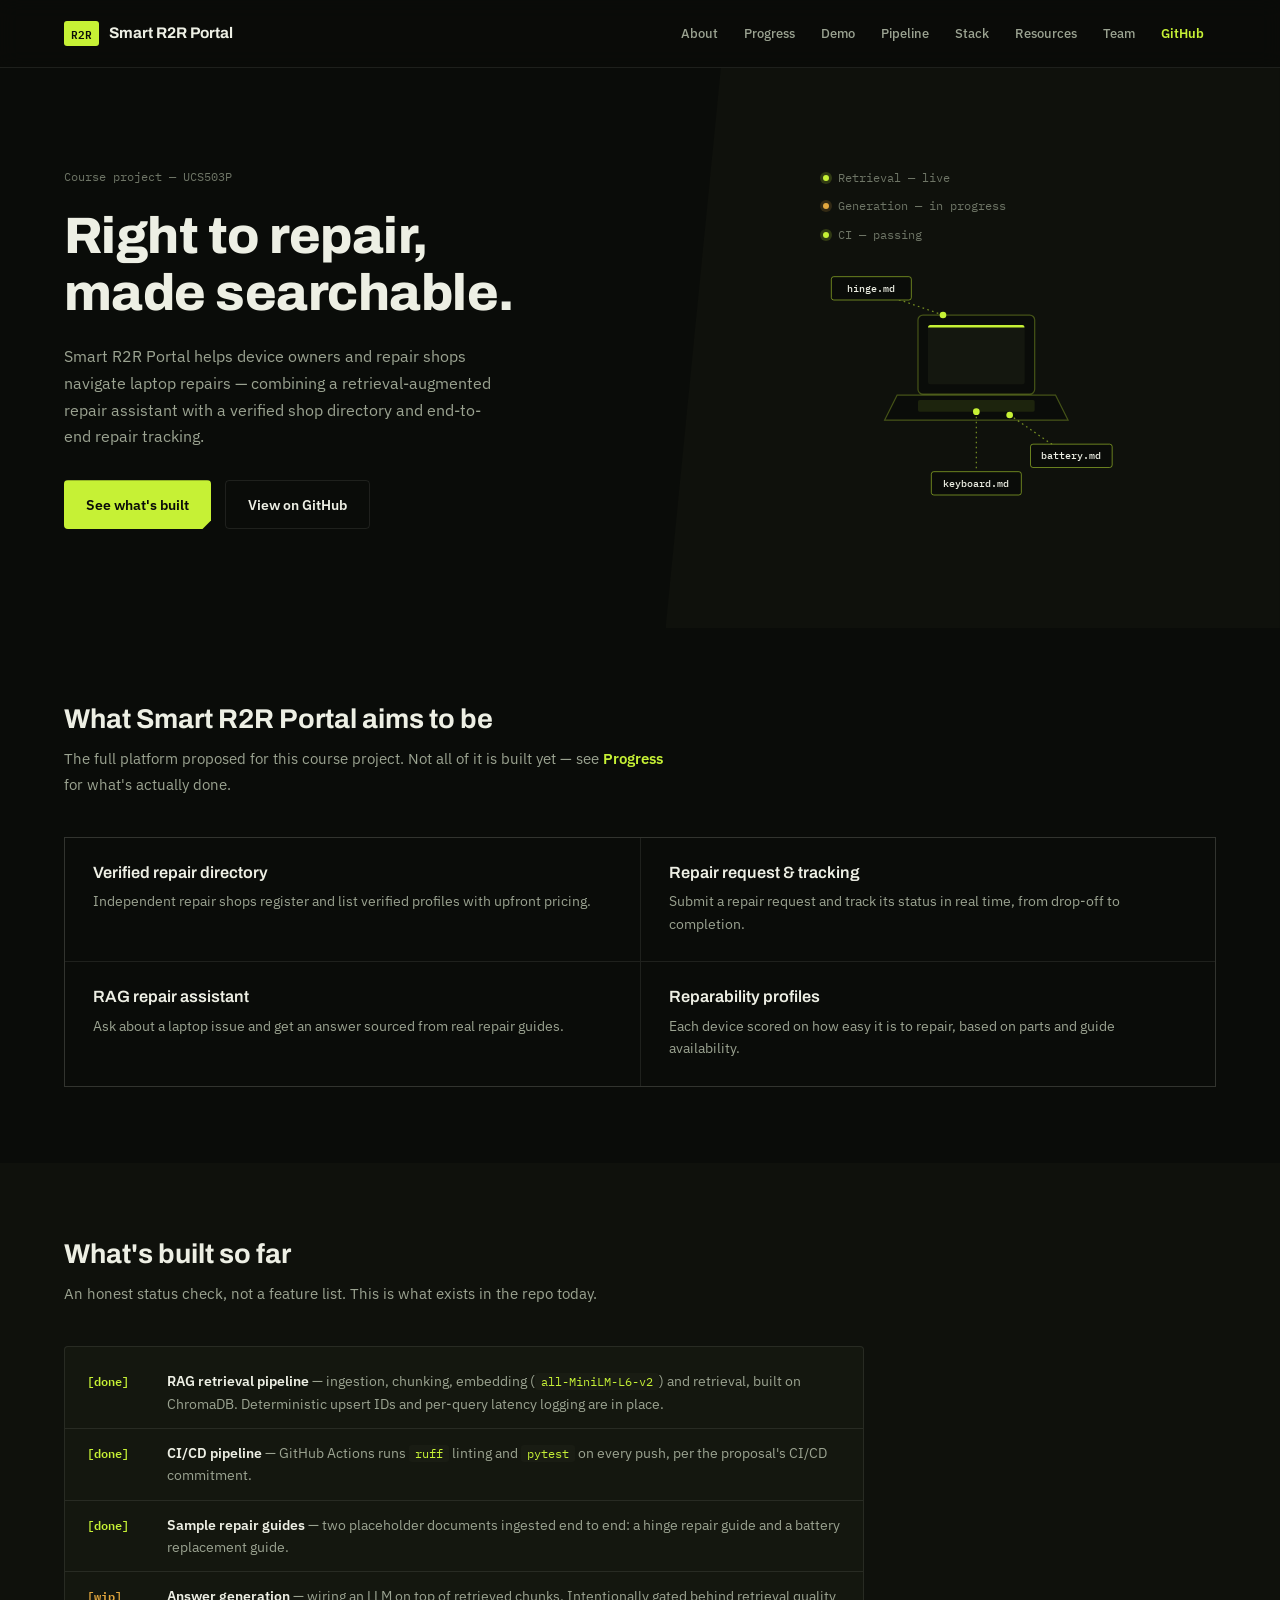
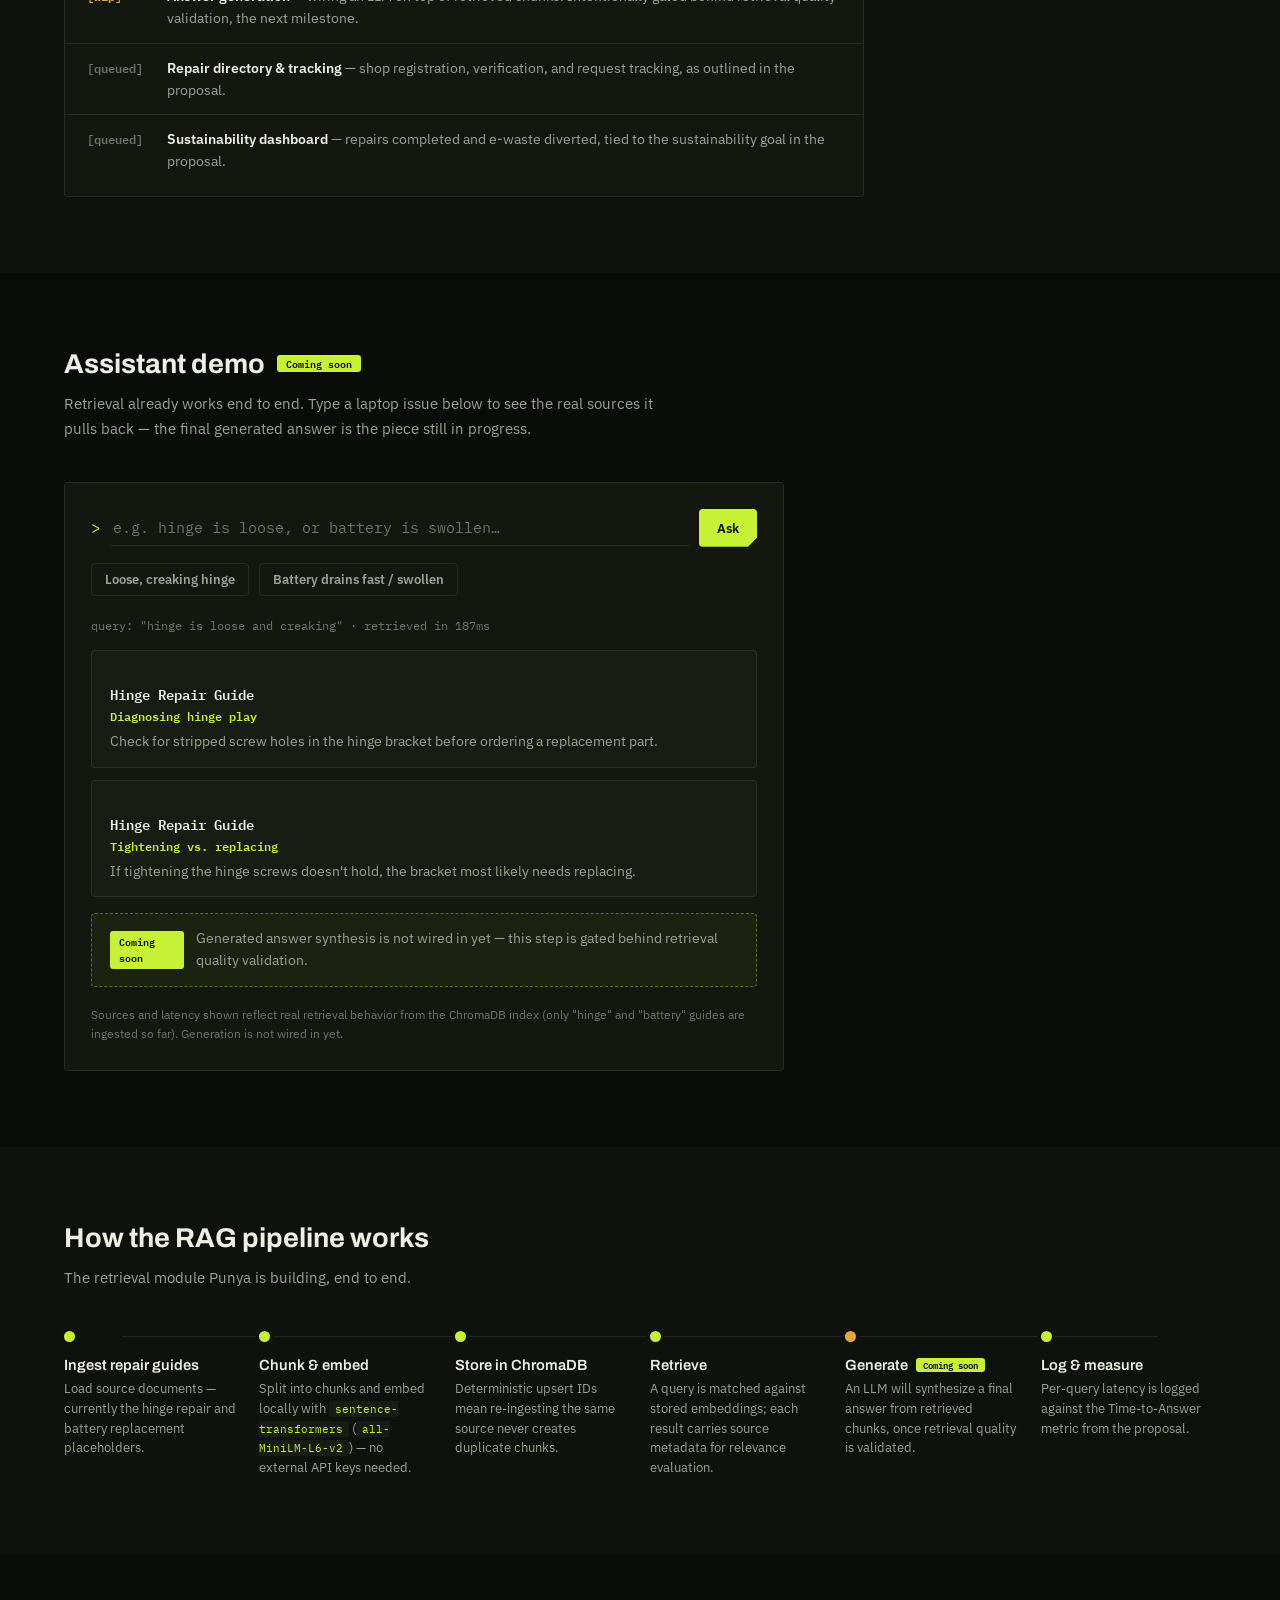
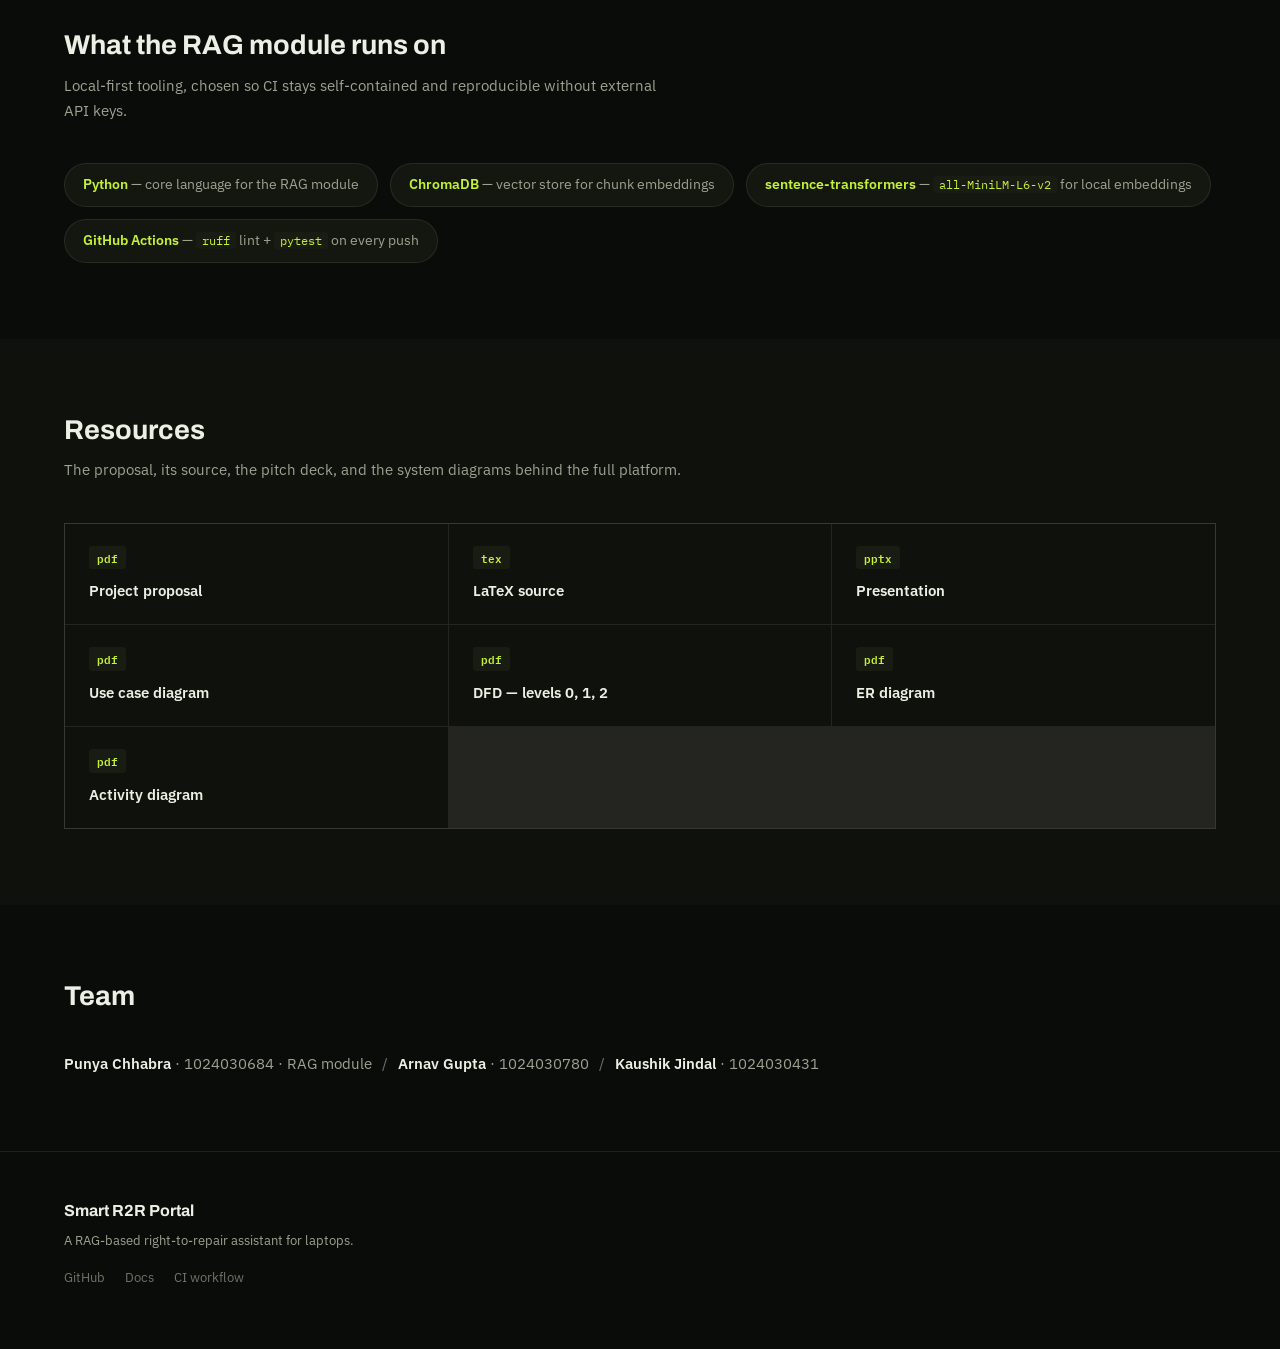
==== commit dc0d8d40: "Update index.html" ====
--- a/docs/index.html
+++ b/docs/index.html
@@ -287,9 +287,9 @@
     <div class="team-line">
       <span class="team-entry fade-in"><strong>Punya Chhabra</strong> · 1024030684 · RAG module</span>
       <span class="team-sep">/</span>
-      <span class="team-entry fade-in"><strong>Arnav Gupta</strong> · 1024030573</span>
+      <span class="team-entry fade-in"><strong>Arnav Gupta</strong> · 1024030780</span>
       <span class="team-sep">/</span>
-      <span class="team-entry fade-in"><strong>Kaushik Jindal</strong> · 1024030442</span>
+      <span class="team-entry fade-in"><strong>Kaushik Jindal</strong> · 1024030431</span>
     </div>
   </section>
 
--- a/docs/style.css
+++ b/docs/style.css
@@ -11,7 +11,7 @@
   --ink-soft: #9BA391;
   --ink-faint: #6E7566;
   --line: rgba(198, 241, 53, 0.14);
-  --line-soft: rgba(237, 239, 228, 0.08);
+  --line-soft: rgba(237, 239, 228, 0.09);
   --amber-warn: #E3A73E;
   --rust-warn: #C97A4A;
 
@@ -19,11 +19,10 @@
   --font-body: 'IBM Plex Sans', sans-serif;
   --font-mono: 'IBM Plex Mono', monospace;
   --radius: 4px;
-  --rail-w: 236px;
 }
 
 * { box-sizing: border-box; }
-html { scroll-behavior: smooth; scroll-padding-top: 24px; }
+html { scroll-behavior: smooth; scroll-padding-top: 84px; }
 
 body {
   margin: 0;
@@ -47,49 +46,34 @@
 }
 :focus-visible { outline: 2px solid var(--lime); outline-offset: 3px; }
 
-/* ============== Layout shell ============== */
-.main { margin-left: var(--rail-w); padding: 0 56px; max-width: 980px; }
-
-/* ============== Rail (persistent side nav) ============== */
-.rail {
-  position: fixed; top: 0; left: 0; bottom: 0; width: var(--rail-w);
-  background: var(--black-soft); border-right: 1px solid var(--line-soft);
-  display: flex; flex-direction: column; padding: 28px 22px;
-  z-index: 100; overflow-y: auto;
-}
-.rail-logo { display: flex; align-items: center; gap: 10px; margin-bottom: 34px; }
-.rail-logo-mark {
-  font-family: var(--font-mono); font-weight: 600; font-size: 0.72rem; color: var(--black);
-  background: var(--lime); padding: 4px 7px; border-radius: 3px; letter-spacing: 0.03em;
-}
-.rail-logo-text { font-family: var(--font-head); font-weight: 700; font-size: 0.98rem; color: var(--paper); }
-
-.rail-nav { display: flex; flex-direction: column; gap: 2px; margin-bottom: auto; }
-.rail-link {
-  font-size: 0.86rem; font-weight: 500; color: var(--ink-soft);
-  padding: 8px 10px; border-radius: var(--radius); border-left: 2px solid transparent;
-}
-.rail-link:hover { color: var(--paper); background: var(--panel); }
-.rail-link.active { color: var(--lime); border-left-color: var(--lime); background: var(--panel); }
-.rail-link-ext { color: var(--lime-dim); font-weight: 600; margin-top: 10px; }
-
-.rail-status { padding-top: 20px; margin-top: 20px; border-top: 1px solid var(--line-soft); }
-.rail-status-row {
-  display: flex; align-items: center; gap: 9px; font-family: var(--font-mono);
-  font-size: 0.72rem; color: var(--ink-faint); margin-bottom: 10px;
-}
-.rail-status-row:last-child { margin-bottom: 0; }
-.pulse { width: 6px; height: 6px; border-radius: 50%; flex-shrink: 0; }
-.pulse-live { background: var(--lime); box-shadow: 0 0 0 3px rgba(198,241,53,0.18); }
-.pulse-mid { background: var(--amber-warn); box-shadow: 0 0 0 3px rgba(227,167,62,0.16); }
-
-.rail-toggle {
-  display: none; position: fixed; top: 16px; right: 16px; z-index: 200;
-  width: 40px; height: 40px; background: var(--panel); border: 1px solid var(--line-soft);
-  border-radius: var(--radius); flex-direction: column; align-items: center; justify-content: center; gap: 4px;
-  cursor: pointer;
-}
-.rail-toggle span { width: 18px; height: 1.5px; background: var(--paper); }
+.container-pad { padding: 0 64px; }
+
+/* ============== Top bar ============== */
+.topbar {
+  position: sticky; top: 0; z-index: 100; height: 68px;
+  display: flex; align-items: center; justify-content: space-between;
+  padding: 0 64px; background: rgba(10,12,9,0.9); backdrop-filter: blur(10px);
+  border-bottom: 1px solid var(--line-soft);
+}
+.brand { display: flex; align-items: center; gap: 10px; }
+.brand-mark {
+  font-family: var(--font-mono); font-weight: 600; font-size: 0.7rem; color: var(--black);
+  background: var(--lime); padding: 4px 7px; border-radius: 3px;
+}
+.brand-name { font-family: var(--font-head); font-weight: 700; font-size: 0.96rem; color: var(--paper); }
+
+.topnav { display: flex; align-items: center; gap: 2px; }
+.topnav-link {
+  font-size: 0.84rem; font-weight: 500; color: var(--ink-soft); padding: 8px 12px; border-radius: var(--radius);
+}
+.topnav-link:hover { color: var(--paper); }
+.topnav-cta { color: var(--lime); font-weight: 600; }
+
+.menu-toggle {
+  display: none; width: 36px; height: 36px; background: transparent; border: none;
+  flex-direction: column; align-items: center; justify-content: center; gap: 4px; cursor: pointer;
+}
+.menu-toggle span { width: 18px; height: 1.5px; background: var(--paper); }
 
 /* ============== Buttons ============== */
 .btn {
@@ -104,19 +88,35 @@
 .btn-outline { background: transparent; color: var(--paper); border: 1.5px solid var(--line-soft); clip-path: none; }
 .btn-outline:hover { border-color: var(--lime-dim); color: var(--lime); }
 
-/* ============== Hero ============== */
-.hero { padding: 64px 0 84px; }
-.course-tag {
-  font-family: var(--font-mono); font-size: 0.76rem; color: var(--ink-faint);
-  margin-bottom: 22px;
-}
-.hero-grid { display: grid; grid-template-columns: 1.1fr 0.9fr; gap: 44px; align-items: center; }
-.hero h1 { font-size: clamp(2.3rem, 4.2vw, 3.1rem); font-weight: 800; letter-spacing: -0.01em; margin-bottom: 20px; }
-.hero-sub { font-size: 1.02rem; color: var(--ink-soft); max-width: 46ch; line-height: 1.65; margin-bottom: 30px; }
+/* ============== Hero (diagonal split) ============== */
+.hero {
+  display: flex; align-items: stretch; min-height: 560px; position: relative; overflow: hidden;
+}
+.hero-text {
+  flex: 0 0 52%; display: flex; flex-direction: column; justify-content: center;
+  padding: 60px 64px 60px 64px; position: relative; z-index: 2;
+}
+.course-tag { font-family: var(--font-mono); font-size: 0.76rem; color: var(--ink-faint); margin-bottom: 22px; }
+.hero h1 { font-size: clamp(2.3rem, 4vw, 3.2rem); font-weight: 800; letter-spacing: -0.01em; margin-bottom: 20px; }
+.hero-sub { font-size: 1.02rem; color: var(--ink-soft); max-width: 44ch; line-height: 1.65; margin-bottom: 30px; }
 .hero-actions { display: flex; flex-wrap: wrap; gap: 14px; }
 
-.hero-visual { display: flex; align-items: center; justify-content: center; }
-.device-diagram { width: 100%; max-width: 340px; height: auto; }
+.hero-panel {
+  flex: 0 0 48%; position: relative; background: var(--black-soft);
+  clip-path: polygon(9% 0, 100% 0, 100% 100%, 0% 100%);
+  display: flex; align-items: center; justify-content: center;
+}
+.hero-panel-inner { padding: 40px; width: 100%; max-width: 380px; }
+.status-strip { display: flex; flex-direction: column; gap: 9px; margin-bottom: 26px; }
+.status-strip-row {
+  display: flex; align-items: center; gap: 9px; font-family: var(--font-mono);
+  font-size: 0.76rem; color: var(--ink-faint);
+}
+.pulse { width: 6px; height: 6px; border-radius: 50%; flex-shrink: 0; }
+.pulse-live { background: var(--lime); box-shadow: 0 0 0 3px rgba(198,241,53,0.18); }
+.pulse-mid { background: var(--amber-warn); box-shadow: 0 0 0 3px rgba(227,167,62,0.16); }
+
+.device-diagram { width: 100%; height: auto; }
 .scan-line { animation: scanMove 2.6s ease-in-out infinite; }
 @keyframes scanMove {
   0%   { transform: translateY(0); opacity: 0.25; }
@@ -125,9 +125,9 @@
 }
 
 /* ============== Sections ============== */
-.section { padding: 64px 0; border-top: 1px solid var(--line-soft); }
-.section-panel { background: var(--black-soft); margin: 0 -56px; padding: 64px 56px; border-top: 1px solid var(--line-soft); }
-.section-head { max-width: 62ch; margin-bottom: 38px; }
+.section { padding: 76px 64px; }
+.section-dark { background: var(--black-soft); }
+.section-head { max-width: 62ch; margin-bottom: 40px; }
 .section-head h2 { font-size: 1.7rem; font-weight: 700; margin-bottom: 12px; display: flex; align-items: center; gap: 12px; flex-wrap: wrap; }
 .section-head p { font-size: 0.96rem; color: var(--ink-soft); line-height: 1.65; }
 .section-head a { color: var(--lime); font-weight: 600; }
@@ -135,41 +135,31 @@
 
 .soon-pill {
   display: inline-block; font-family: var(--font-mono); font-size: 0.62rem; font-weight: 600;
-  color: var(--black); background: var(--lime);
-  padding: 3px 9px; border-radius: 3px; vertical-align: middle;
+  color: var(--black); background: var(--lime); padding: 3px 9px; border-radius: 3px; vertical-align: middle;
 }
 .soon-pill-sm { font-size: 0.58rem; padding: 2px 7px; margin-left: 8px; }
 
-/* ============== Status tags ============== */
-.status-tag {
-  display: inline-block; font-family: var(--font-mono); font-size: 0.68rem; font-weight: 600;
-  padding: 4px 10px; border-radius: 3px; flex-shrink: 0; align-self: flex-start; margin-top: 2px;
-}
-.status-done { background: rgba(198,241,53,0.14); color: var(--lime); }
-.status-progress { background: rgba(227,167,62,0.16); color: var(--amber-warn); }
-.status-planned { background: rgba(201,122,74,0.14); color: var(--rust-warn); }
-
-/* ============== Manifest (vision list) ============== */
-.manifest { display: flex; flex-direction: column; }
-.manifest-row {
-  display: flex; gap: 22px; padding: 20px 0; border-bottom: 1px solid var(--line-soft);
-}
-.manifest-row:first-child { border-top: 1px solid var(--line-soft); }
-.manifest-index {
-  font-family: var(--font-mono); font-size: 0.85rem; color: var(--lime-dim);
-  width: 20px; flex-shrink: 0; padding-top: 2px;
-}
-.manifest-body h3 { font-size: 1rem; font-weight: 600; margin-bottom: 5px; }
-.manifest-body p { font-size: 0.88rem; color: var(--ink-soft); line-height: 1.55; }
-
-/* ============== Ledger (progress list) ============== */
-.ledger { display: flex; flex-direction: column; }
-.ledger-row {
-  display: flex; gap: 20px; padding: 20px 0; border-bottom: 1px solid var(--line-soft);
-}
-.ledger-row:first-child { border-top: 1px solid var(--line-soft); }
-.ledger-body h3 { font-size: 1rem; font-weight: 600; margin-bottom: 5px; }
-.ledger-body p { font-size: 0.88rem; color: var(--ink-soft); line-height: 1.6; }
+/* ============== About: split list ============== */
+.split-list { display: grid; grid-template-columns: repeat(2, 1fr); gap: 1px; background: var(--line-soft); border: 1px solid var(--line-soft); }
+.split-list-item { background: var(--black); padding: 26px 28px; }
+.split-list-item h3 { font-size: 1.02rem; font-weight: 600; margin-bottom: 8px; }
+.split-list-item p { font-size: 0.88rem; color: var(--ink-soft); line-height: 1.6; }
+
+/* ============== Progress: terminal log ============== */
+.log {
+  font-family: var(--font-mono); background: var(--panel); border: 1px solid var(--line-soft);
+  border-radius: var(--radius); padding: 10px 0; max-width: 800px;
+}
+.log-line {
+  display: flex; gap: 16px; padding: 13px 22px; align-items: baseline; border-bottom: 1px solid var(--line-soft);
+}
+.log-line:last-child { border-bottom: none; }
+.log-code { font-size: 0.74rem; font-weight: 600; flex-shrink: 0; width: 64px; }
+.log-code-done { color: var(--lime); }
+.log-code-progress { color: var(--amber-warn); }
+.log-code-planned { color: var(--ink-faint); }
+.log-msg { font-family: var(--font-body); font-size: 0.87rem; color: var(--ink-soft); line-height: 1.6; }
+.log-msg strong { color: var(--paper); font-weight: 600; }
 
 /* ============== Demo ============== */
 .demo-card {
@@ -211,56 +201,50 @@
 .demo-empty { color: var(--ink-faint); font-size: 0.88rem; padding: 4px; }
 .demo-note { margin-top: 18px; font-size: 0.76rem; color: var(--ink-faint); }
 
-/* ============== Pipeline flow ============== */
-.flow { display: flex; flex-direction: column; max-width: 640px; }
-.flow-step { display: flex; gap: 20px; padding: 18px 0; border-bottom: 1px solid var(--line-soft); }
-.flow-step:first-child { border-top: 1px solid var(--line-soft); }
-.flow-num { font-family: var(--font-mono); font-size: 0.78rem; color: var(--lime-dim); flex-shrink: 0; padding-top: 2px; width: 26px; }
-.flow-body h3 { font-size: 0.98rem; font-weight: 600; margin-bottom: 5px; display: flex; align-items: center; }
-.flow-body p { font-size: 0.87rem; color: var(--ink-soft); line-height: 1.55; }
-
-/* ============== Tech stack ============== */
-.stack-row { display: flex; flex-wrap: wrap; gap: 14px; }
-.stack-chip {
-  flex: 1 1 210px; background: var(--panel); border: 1px solid var(--line-soft); border-radius: var(--radius);
-  padding: 18px 20px; display: flex; flex-direction: column; gap: 6px;
-}
-.stack-name { font-family: var(--font-mono); font-weight: 600; font-size: 0.9rem; color: var(--lime); }
-.stack-desc { font-size: 0.84rem; color: var(--ink-soft); line-height: 1.5; }
-
-/* ============== File listing (docs/diagrams) ============== */
-.filelist { display: flex; flex-direction: column; max-width: 640px; }
-.filelist-row {
-  display: grid; grid-template-columns: 44px 1fr; column-gap: 16px; row-gap: 2px;
-  padding: 16px 14px; border-bottom: 1px solid var(--line-soft); border-radius: var(--radius);
+/* ============== Pipeline: horizontal stepper ============== */
+.stepper {
+  display: grid; grid-template-columns: repeat(6, 1fr); gap: 20px; position: relative;
+}
+.stepper-track {
+  grid-column: 1 / -1; position: absolute; top: 5px; left: 5%; right: 5%; height: 1px; background: var(--line-soft);
+}
+.stepper-item { position: relative; padding-top: 26px; }
+.stepper-dot {
+  position: absolute; top: 0; left: 0; width: 11px; height: 11px; border-radius: 50%;
+  background: var(--lime); box-shadow: 0 0 0 3px var(--black-soft);
+}
+.stepper-dot-pending { background: var(--amber-warn); }
+.stepper-item h3 { font-size: 0.92rem; font-weight: 600; margin-bottom: 6px; display: flex; align-items: center; flex-wrap: wrap; }
+.stepper-item p { font-size: 0.8rem; color: var(--ink-soft); line-height: 1.55; }
+
+/* ============== Tech stack: badge row ============== */
+.badge-row { display: flex; flex-wrap: wrap; gap: 12px; }
+.badge {
+  font-size: 0.85rem; color: var(--ink-soft); background: var(--panel); border: 1px solid var(--line-soft);
+  border-radius: 999px; padding: 10px 18px;
+}
+.badge strong { color: var(--lime); font-weight: 600; }
+
+/* ============== Resources grid ============== */
+.resource-grid { display: grid; grid-template-columns: repeat(3, 1fr); gap: 1px; background: var(--line-soft); border: 1px solid var(--line-soft); }
+.resource {
+  background: var(--black-soft); padding: 22px 24px; display: flex; flex-direction: column; gap: 10px;
   transition: background .15s ease;
 }
-.filelist-row:first-child { border-top: 1px solid var(--line-soft); }
-.filelist-row:hover { background: var(--panel); }
-.filelist-ext {
-  grid-row: 1 / 3; font-family: var(--font-mono); font-size: 0.68rem; font-weight: 600;
-  color: var(--lime); background: var(--panel-raised); border-radius: 3px;
-  display: flex; align-items: center; justify-content: center; height: 32px; align-self: start;
-}
-.filelist-name { font-size: 0.94rem; font-weight: 600; color: var(--paper); }
-.filelist-desc { font-size: 0.83rem; color: var(--ink-soft); }
+.resource:hover { background: var(--panel-raised); }
+.resource-ext {
+  font-family: var(--font-mono); font-size: 0.68rem; font-weight: 600; color: var(--lime);
+  background: var(--panel-raised); border-radius: 3px; padding: 3px 8px; align-self: flex-start;
+}
+.resource-name { font-size: 0.92rem; font-weight: 600; color: var(--paper); }
 
 /* ============== Team ============== */
-.team-row { display: flex; flex-wrap: wrap; gap: 14px; }
-.team-card {
-  flex: 1 1 220px; display: flex; align-items: center; gap: 14px;
-  background: var(--panel); border: 1px solid var(--line-soft); border-radius: var(--radius); padding: 18px 20px;
-}
-.team-initials {
-  width: 42px; height: 42px; border-radius: var(--radius); background: var(--lime); color: var(--black);
-  display: flex; align-items: center; justify-content: center; font-family: var(--font-mono); font-weight: 700; font-size: 0.84rem;
-  flex-shrink: 0;
-}
-.team-card h3 { font-size: 0.94rem; font-weight: 600; margin-bottom: 2px; }
-.team-card p { font-size: 0.8rem; color: var(--ink-soft); font-family: var(--font-mono); }
+.team-line { display: flex; flex-wrap: wrap; align-items: baseline; gap: 10px; font-size: 0.92rem; color: var(--ink-soft); }
+.team-entry strong { color: var(--paper); font-weight: 600; }
+.team-sep { color: var(--ink-faint); }
 
 /* ============== Footer ============== */
-.footer { padding: 46px 0 60px; border-top: 1px solid var(--line-soft); }
+.footer { padding: 46px 64px 60px; border-top: 1px solid var(--line-soft); }
 .footer-logo { font-family: var(--font-head); font-size: 1rem; font-weight: 700; color: var(--paper); }
 .footer-text { font-size: 0.84rem; color: var(--ink-soft); margin: 6px 0 16px; }
 .footer-links { display: flex; gap: 20px; flex-wrap: wrap; }
@@ -272,25 +256,29 @@
 .fade-in.visible { opacity: 1; transform: translateY(0); }
 
 /* ============== Responsive ============== */
-@media (max-width: 980px) {
-  .main { margin-left: 0; padding: 0 24px; max-width: 100%; }
-  .section-panel { margin: 0 -24px; padding: 56px 24px; }
-  .rail-toggle { display: flex; }
-  .rail {
-    left: -100%; width: 260px; transition: left .28s ease; box-shadow: 20px 0 40px rgba(0,0,0,0.4);
+@media (max-width: 1080px) {
+  .stepper { grid-template-columns: repeat(3, 1fr); row-gap: 34px; }
+  .stepper-track { display: none; }
+}
+
+@media (max-width: 900px) {
+  .topbar, .section, .footer { padding-left: 28px; padding-right: 28px; }
+  .topnav { display: none; }
+  .menu-toggle { display: flex; }
+  .topnav.open {
+    display: flex; flex-direction: column; position: absolute; top: 68px; left: 0; right: 0;
+    background: var(--black-soft); border-bottom: 1px solid var(--line-soft); padding: 10px 28px 18px;
   }
-  .rail.open { left: 0; }
-  .hero { padding-top: 88px; }
-}
-
-@media (max-width: 760px) {
-  .hero-grid { grid-template-columns: 1fr; }
-  .hero-visual { order: -1; }
-  .device-diagram { max-width: 260px; }
-  .filelist-row { grid-template-columns: 36px 1fr; }
-}
-
-@media (max-width: 520px) {
+  .hero { flex-direction: column; min-height: 0; }
+  .hero-text { flex: none; padding: 48px 28px 36px; }
+  .hero-panel { flex: none; clip-path: none; padding: 20px 0 40px; }
+  .split-list { grid-template-columns: 1fr; }
+  .resource-grid { grid-template-columns: repeat(2, 1fr); }
+}
+
+@media (max-width: 560px) {
+  .stepper { grid-template-columns: 1fr; }
+  .resource-grid { grid-template-columns: 1fr; }
   .demo-form { flex-wrap: wrap; }
   .demo-form input { width: 100%; order: 1; }
   .demo-prompt { order: 0; }
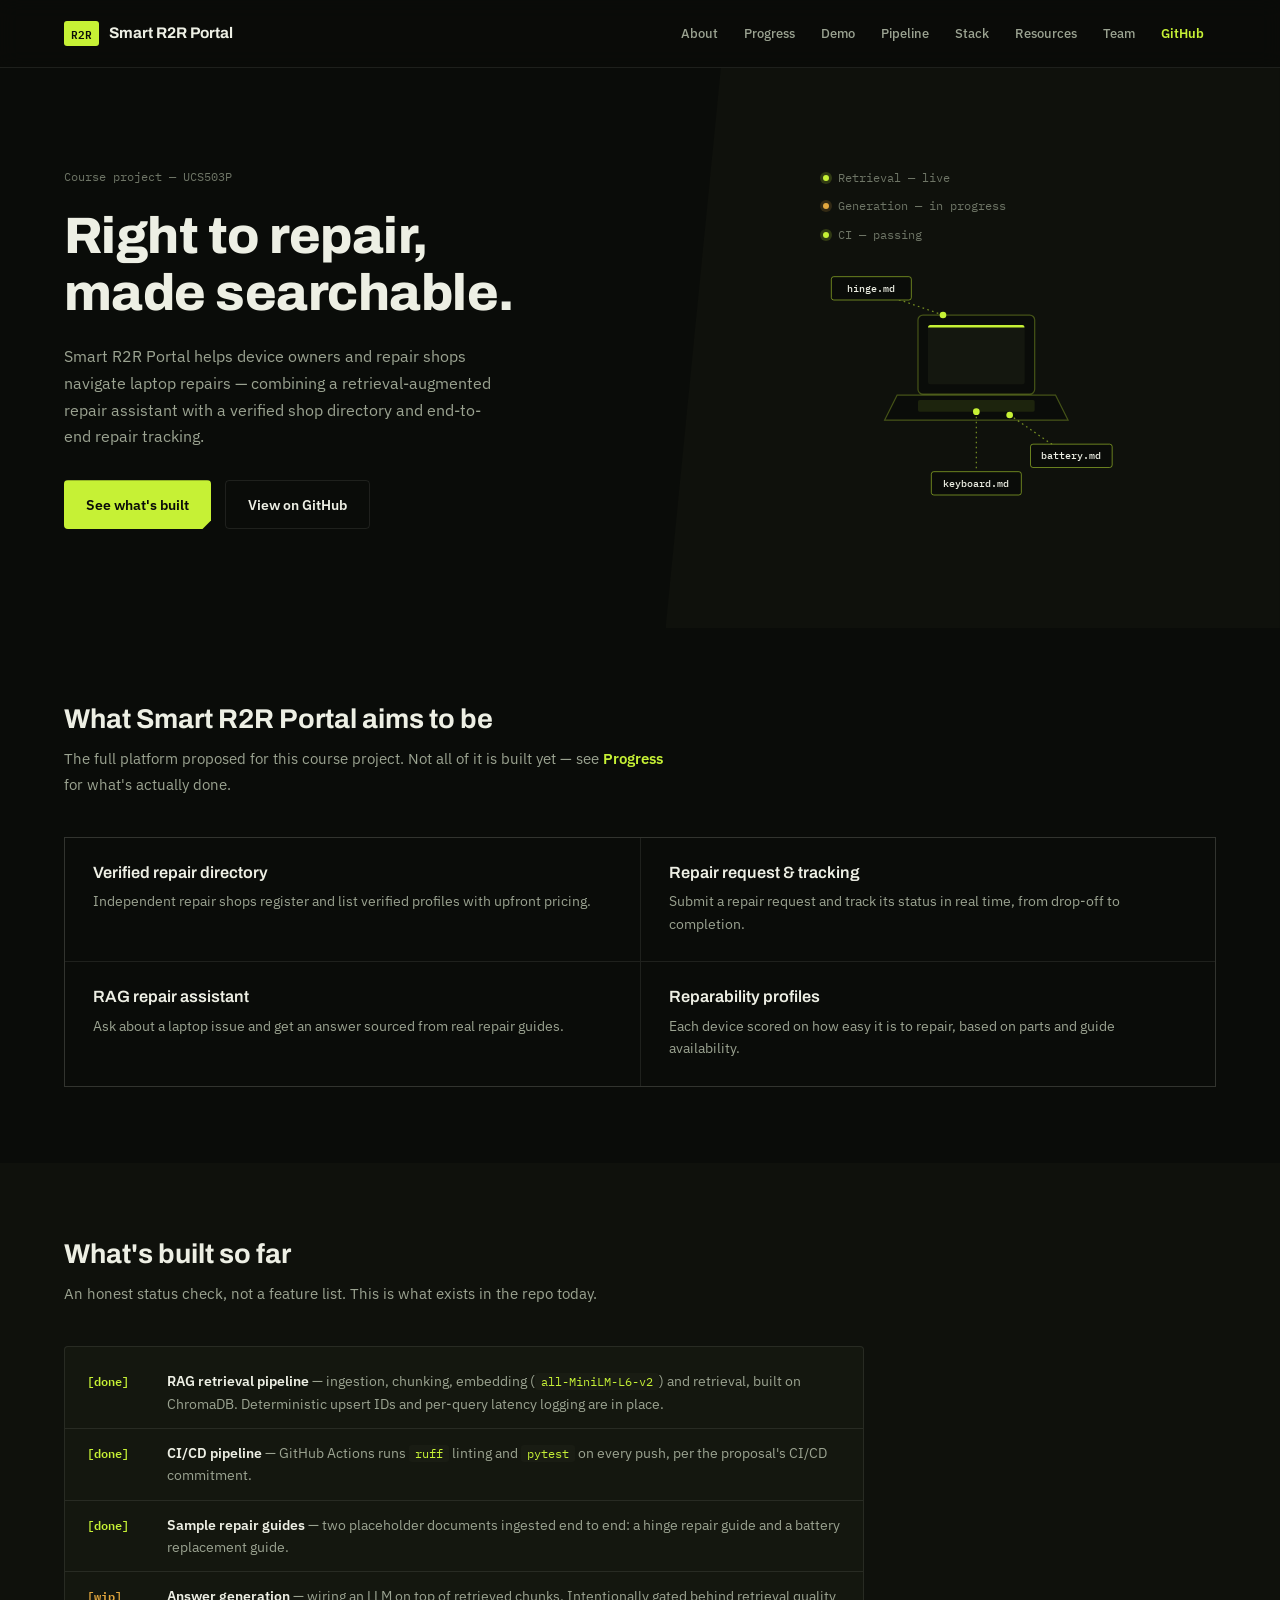
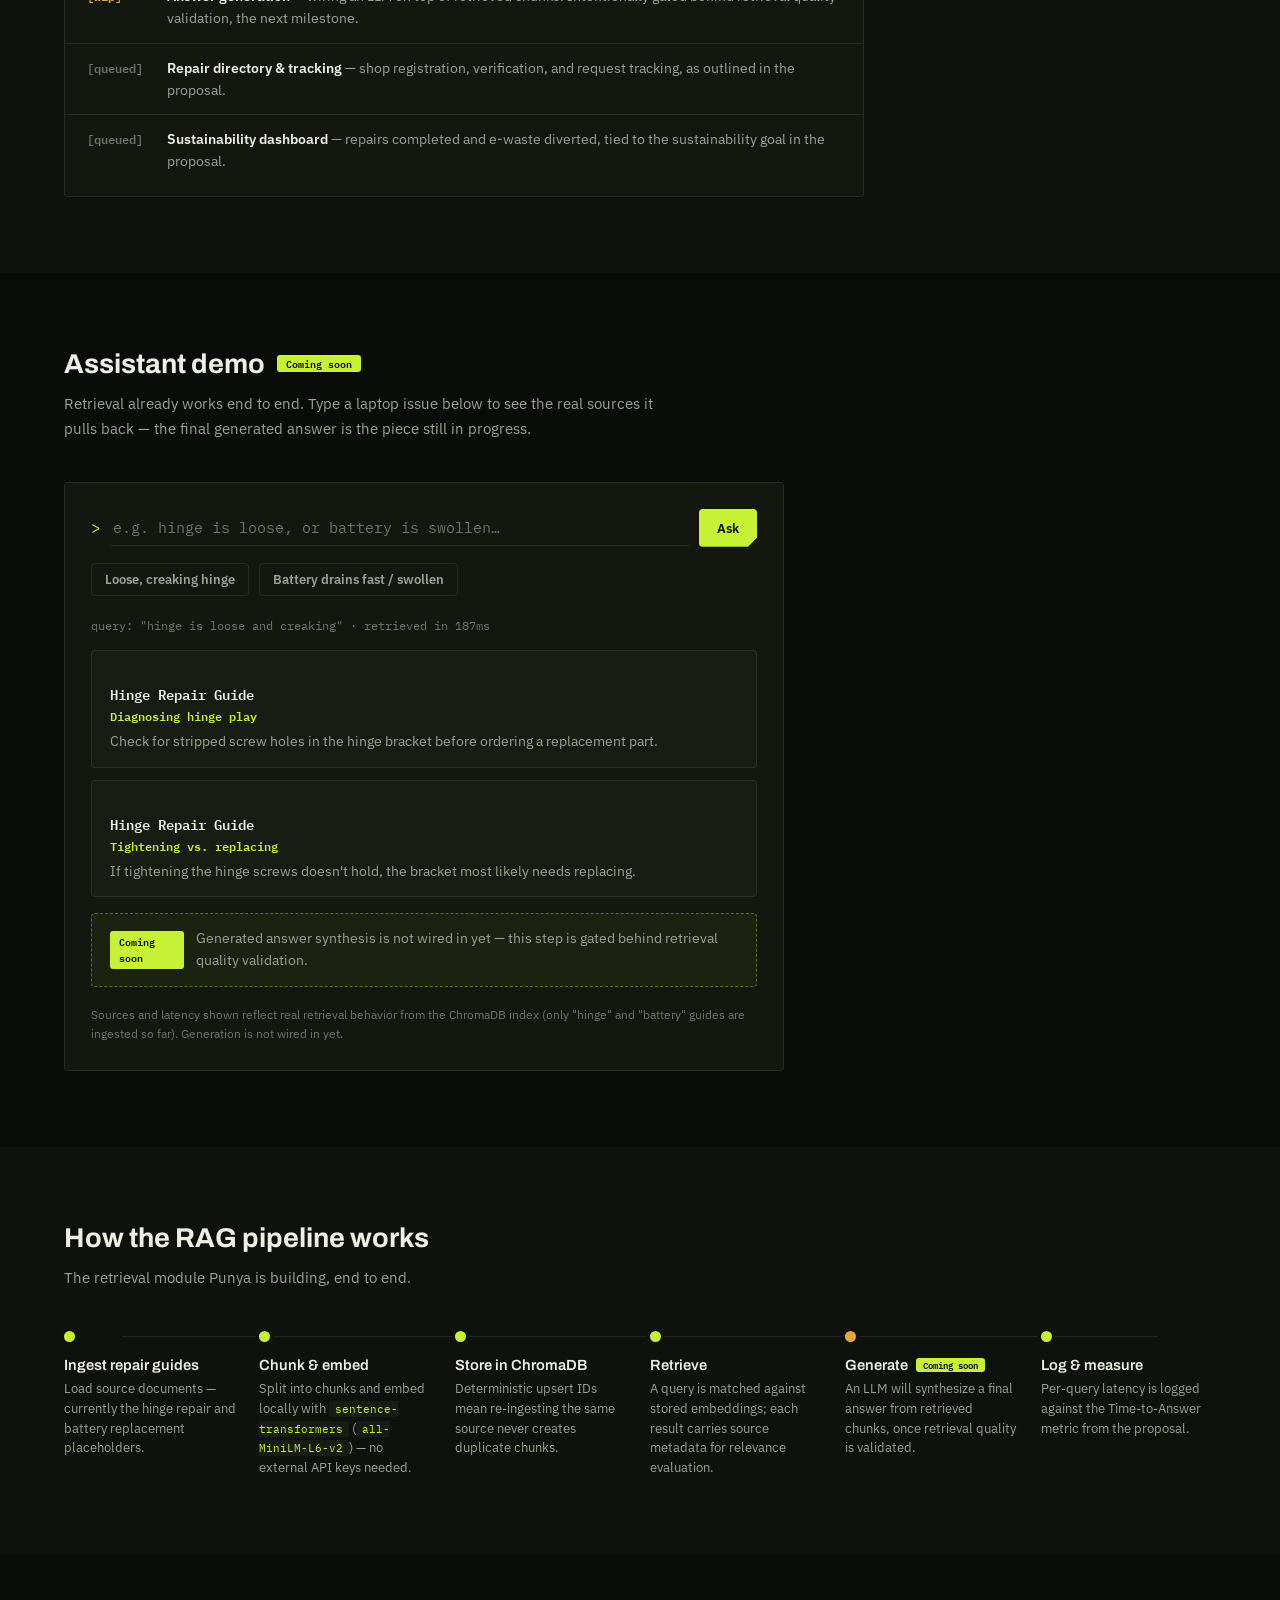
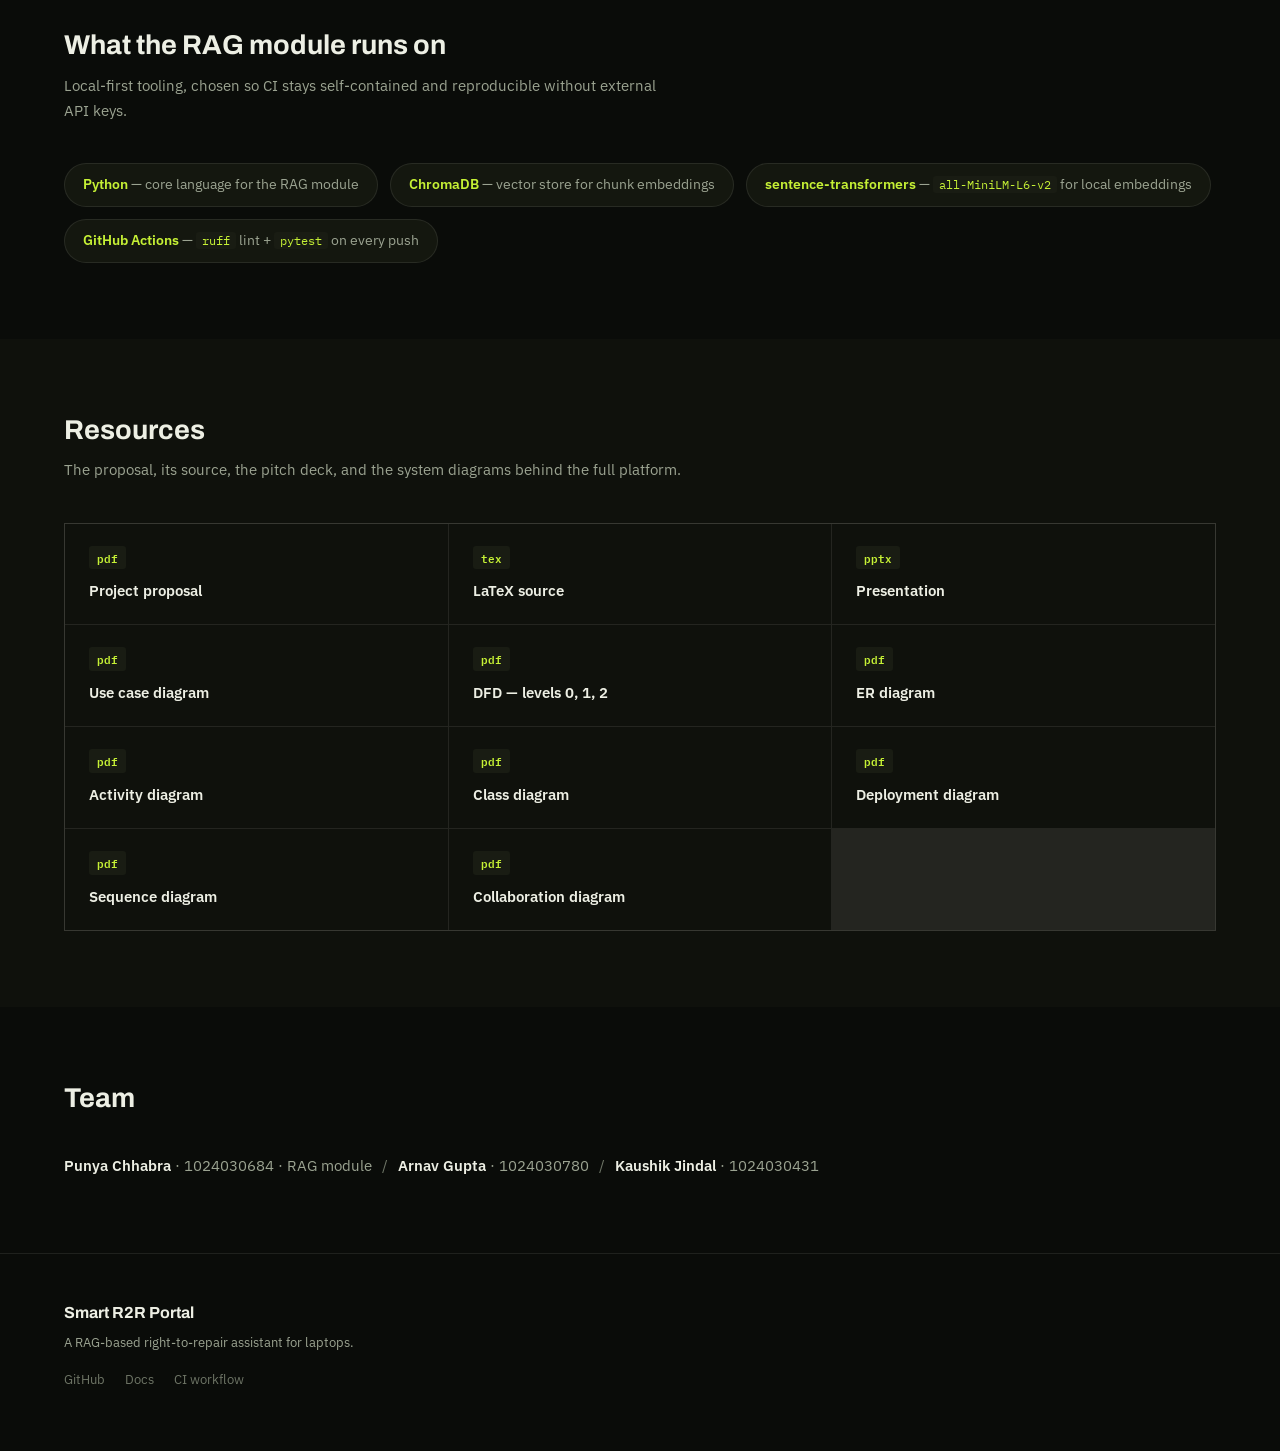
==== commit e874b0c6: "Add additional diagram links to index.html" ====
--- a/docs/index.html
+++ b/docs/index.html
@@ -276,6 +276,22 @@
         <span class="resource-ext">pdf</span>
         <span class="resource-name">Activity diagram</span>
       </a>
+      <a href="https://github.com/Pcxlit/Smart-R2R-Portal/blob/main/docs/RepairFlow_Class_Diagram.pdf" target="_blank" rel="noopener" class="resource fade-in">
+        <span class="resource-ext">pdf</span>
+        <span class="resource-name">Class diagram</span>
+      </a>
+      <a href="https://github.com/Pcxlit/Smart-R2R-Portal/blob/main/docs/RepairFlow_Deployment_Diagram.pdf" target="_blank" rel="noopener" class="resource fade-in">
+        <span class="resource-ext">pdf</span>
+        <span class="resource-name">Deployment diagram</span>
+      </a>
+      <a href="https://github.com/Pcxlit/Smart-R2R-Portal/blob/main/docs/RepairFlow_Sequence_Diagram.pdf" target="_blank" rel="noopener" class="resource fade-in">
+        <span class="resource-ext">pdf</span>
+        <span class="resource-name">Sequence diagram</span>
+      </a>
+      <a href="https://github.com/Pcxlit/Smart-R2R-Portal/blob/main/docs/RepairFlow_Collaboration_Diagram.pdf" target="_blank" rel="noopener" class="resource fade-in">
+        <span class="resource-ext">pdf</span>
+        <span class="resource-name">Collaboration diagram</span>
+      </a>
     </div>
   </section>
 
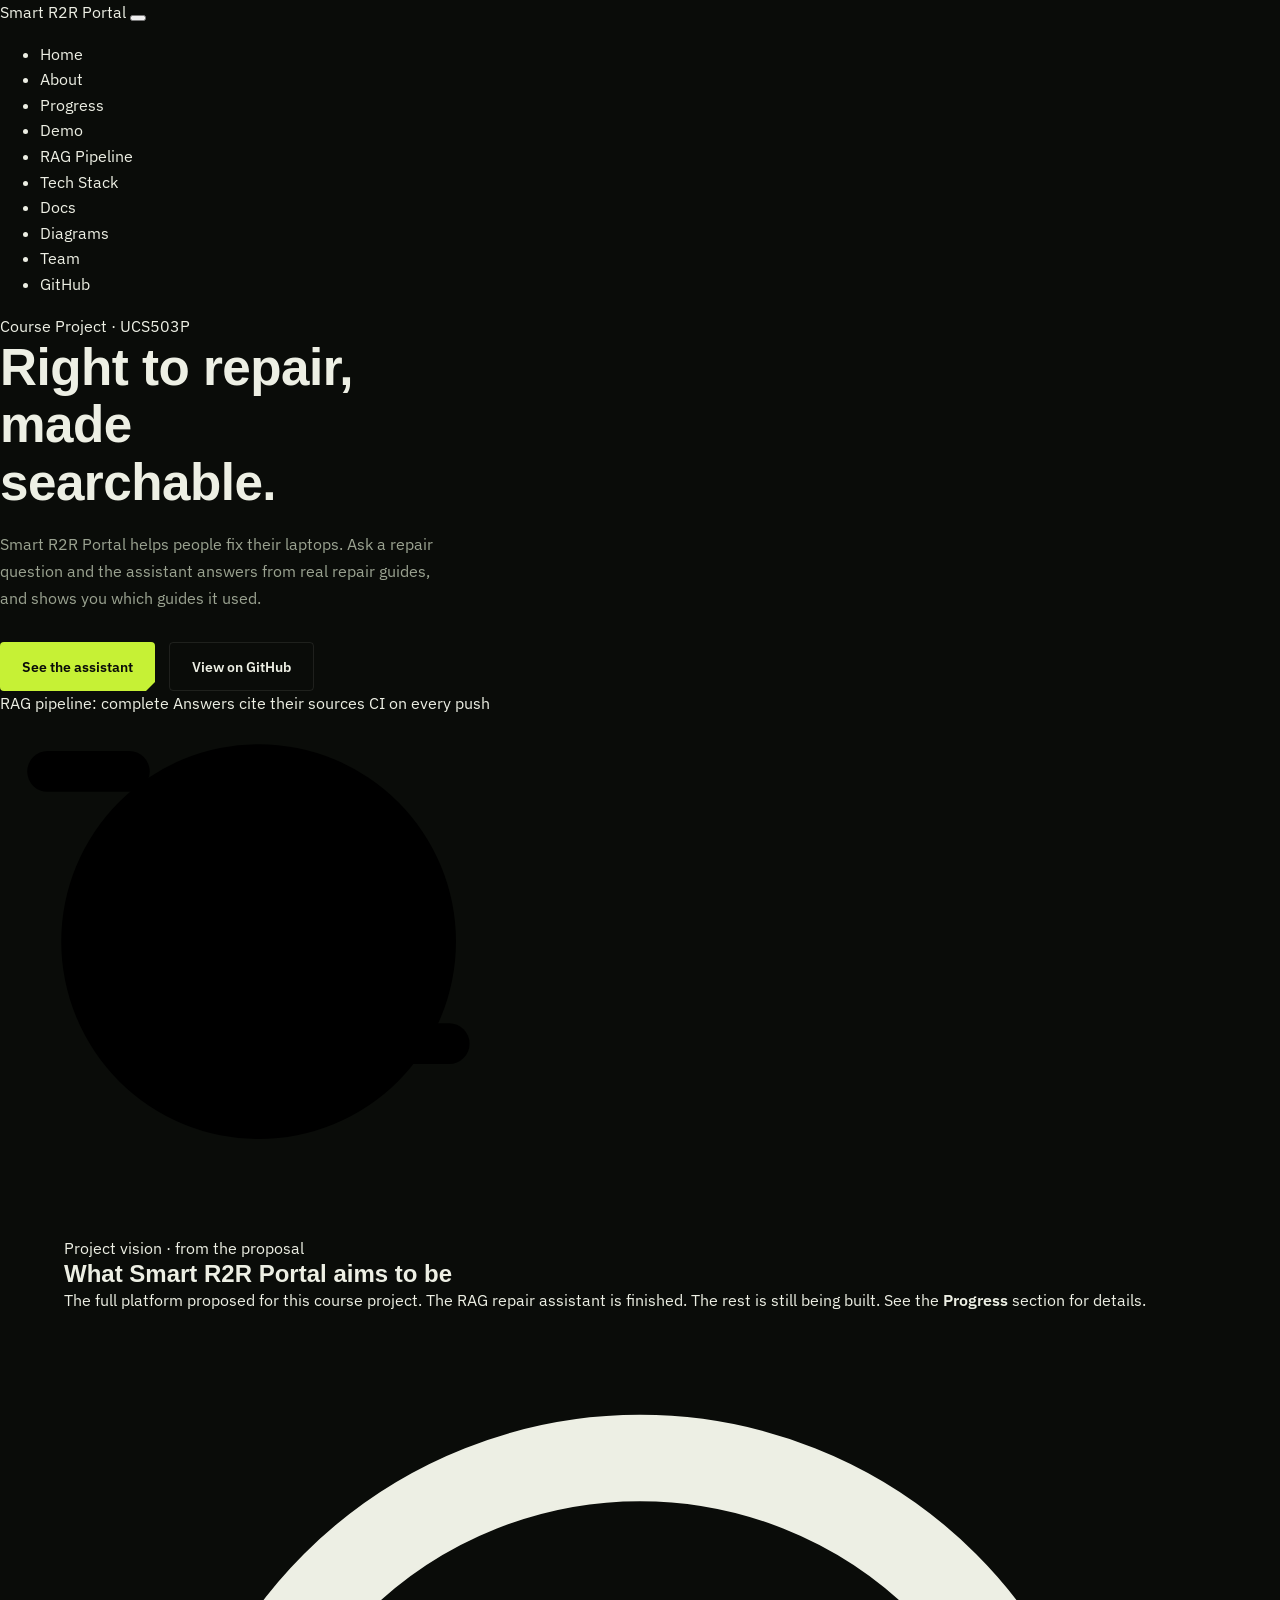
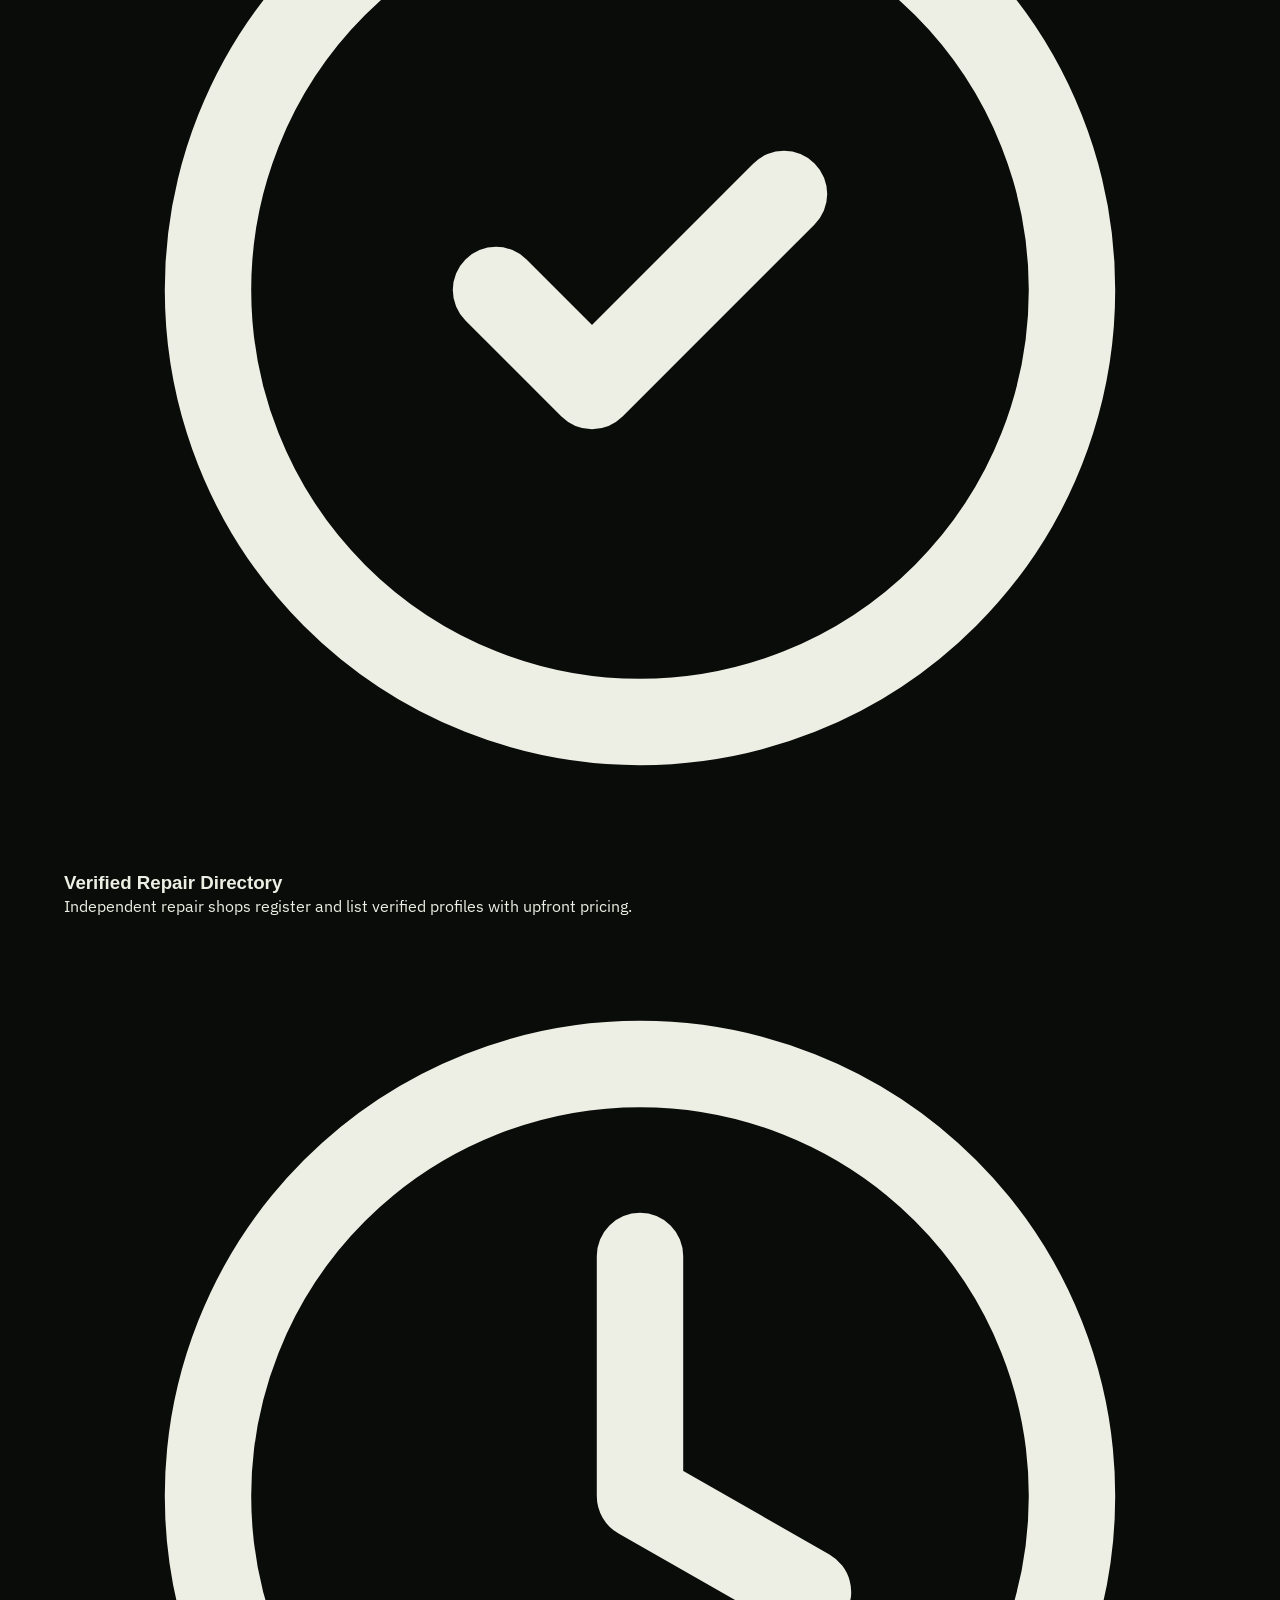
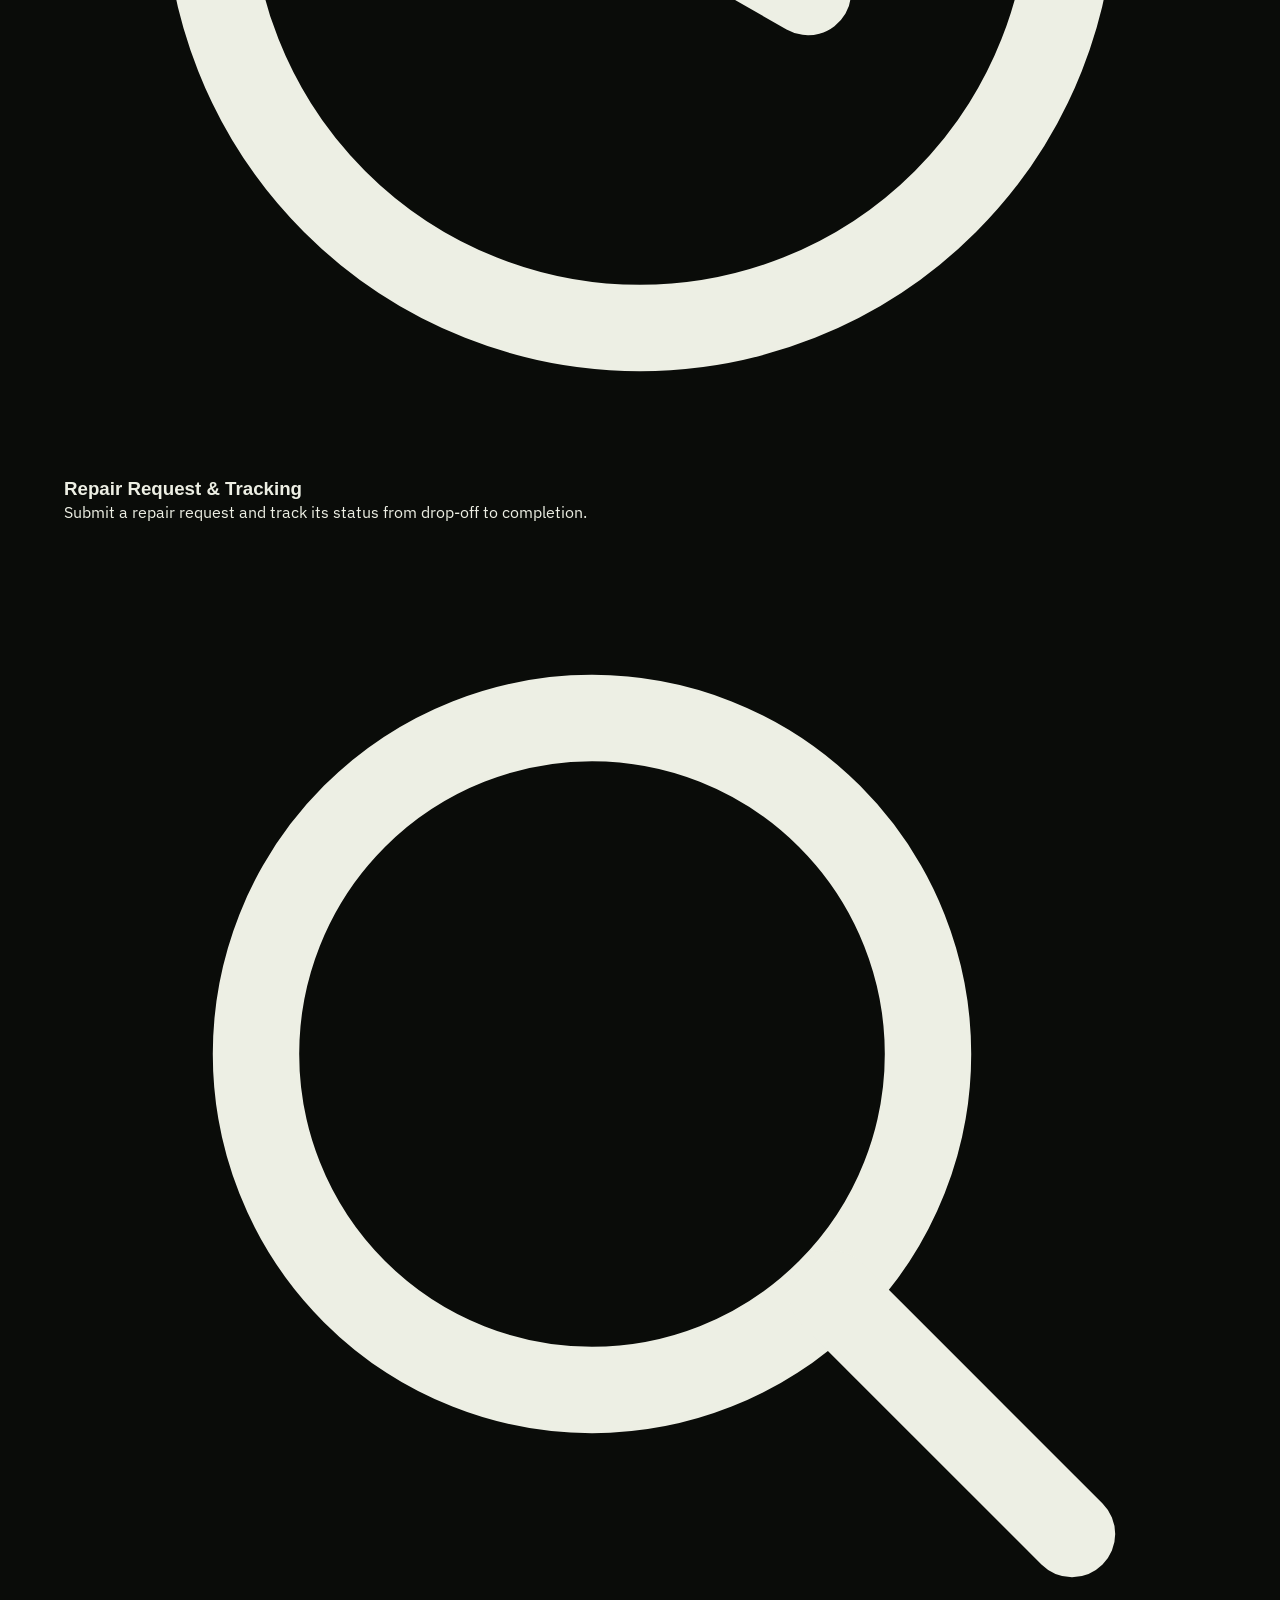
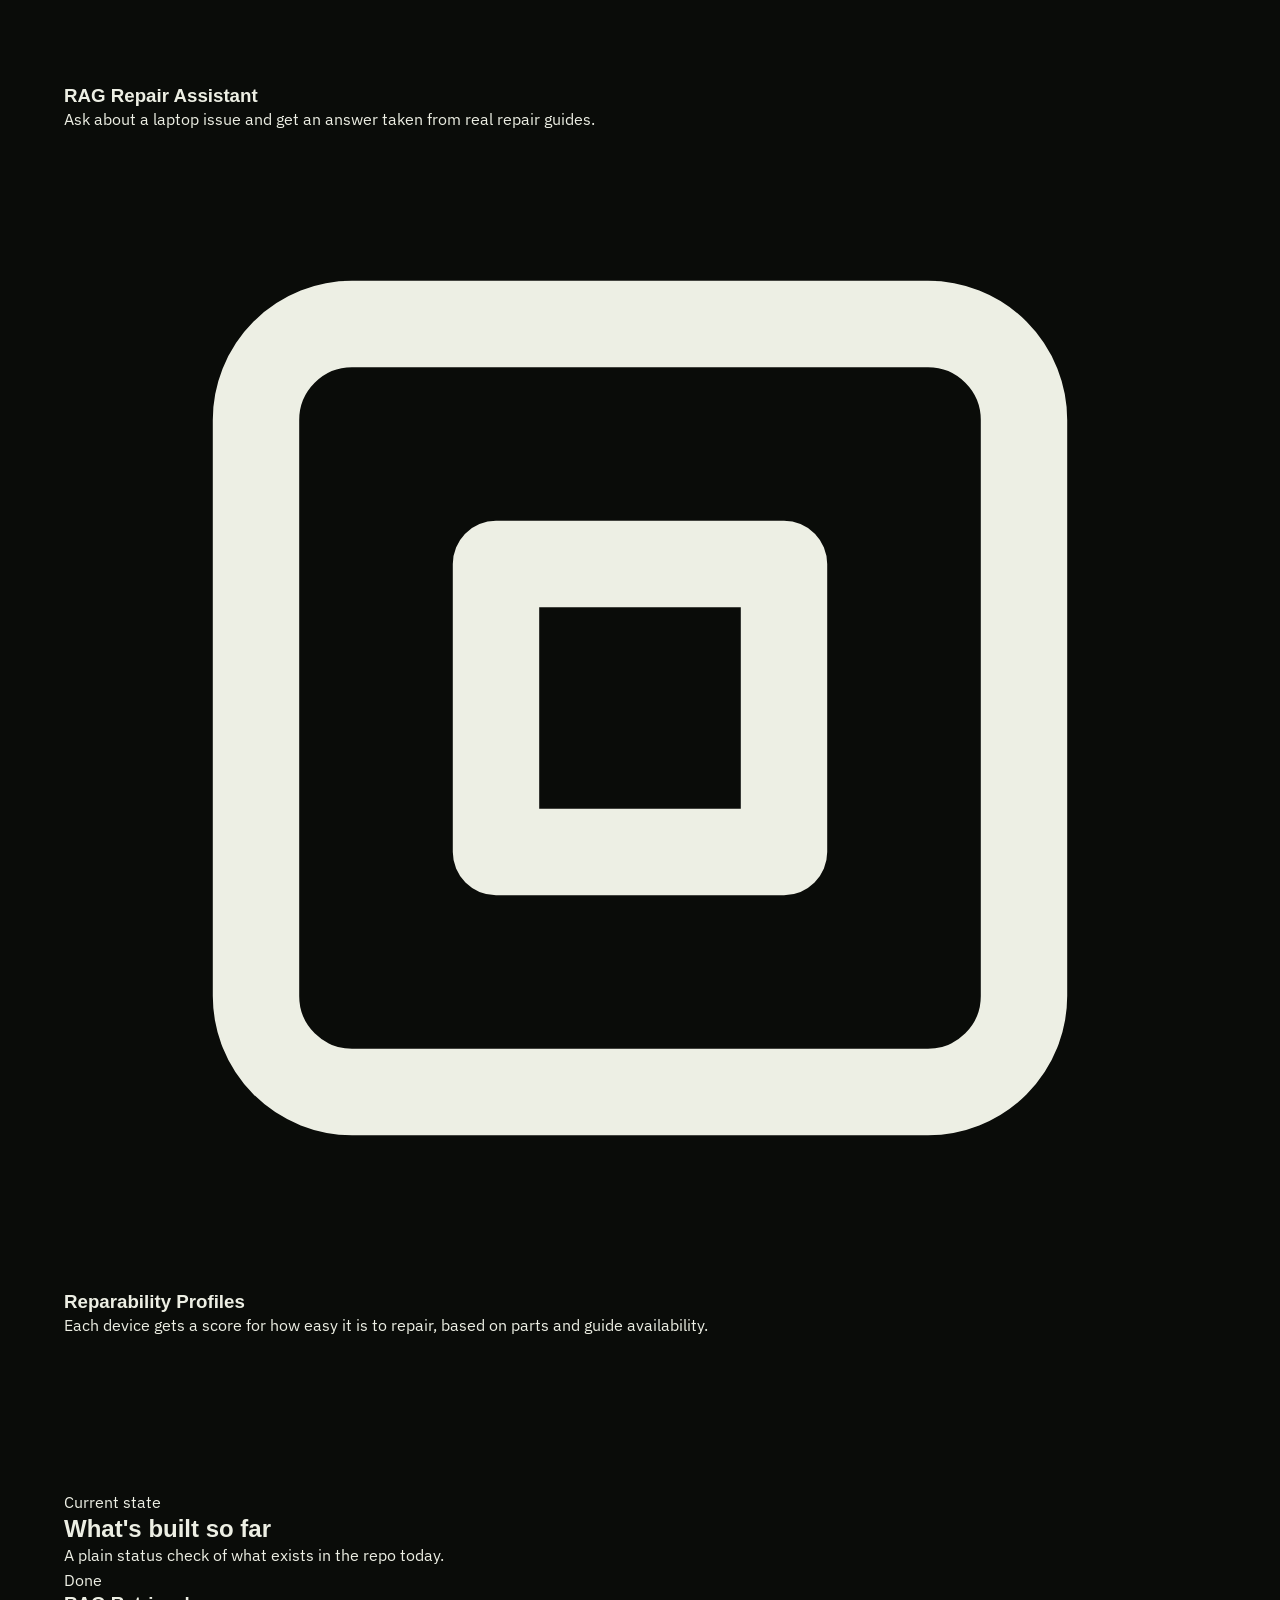
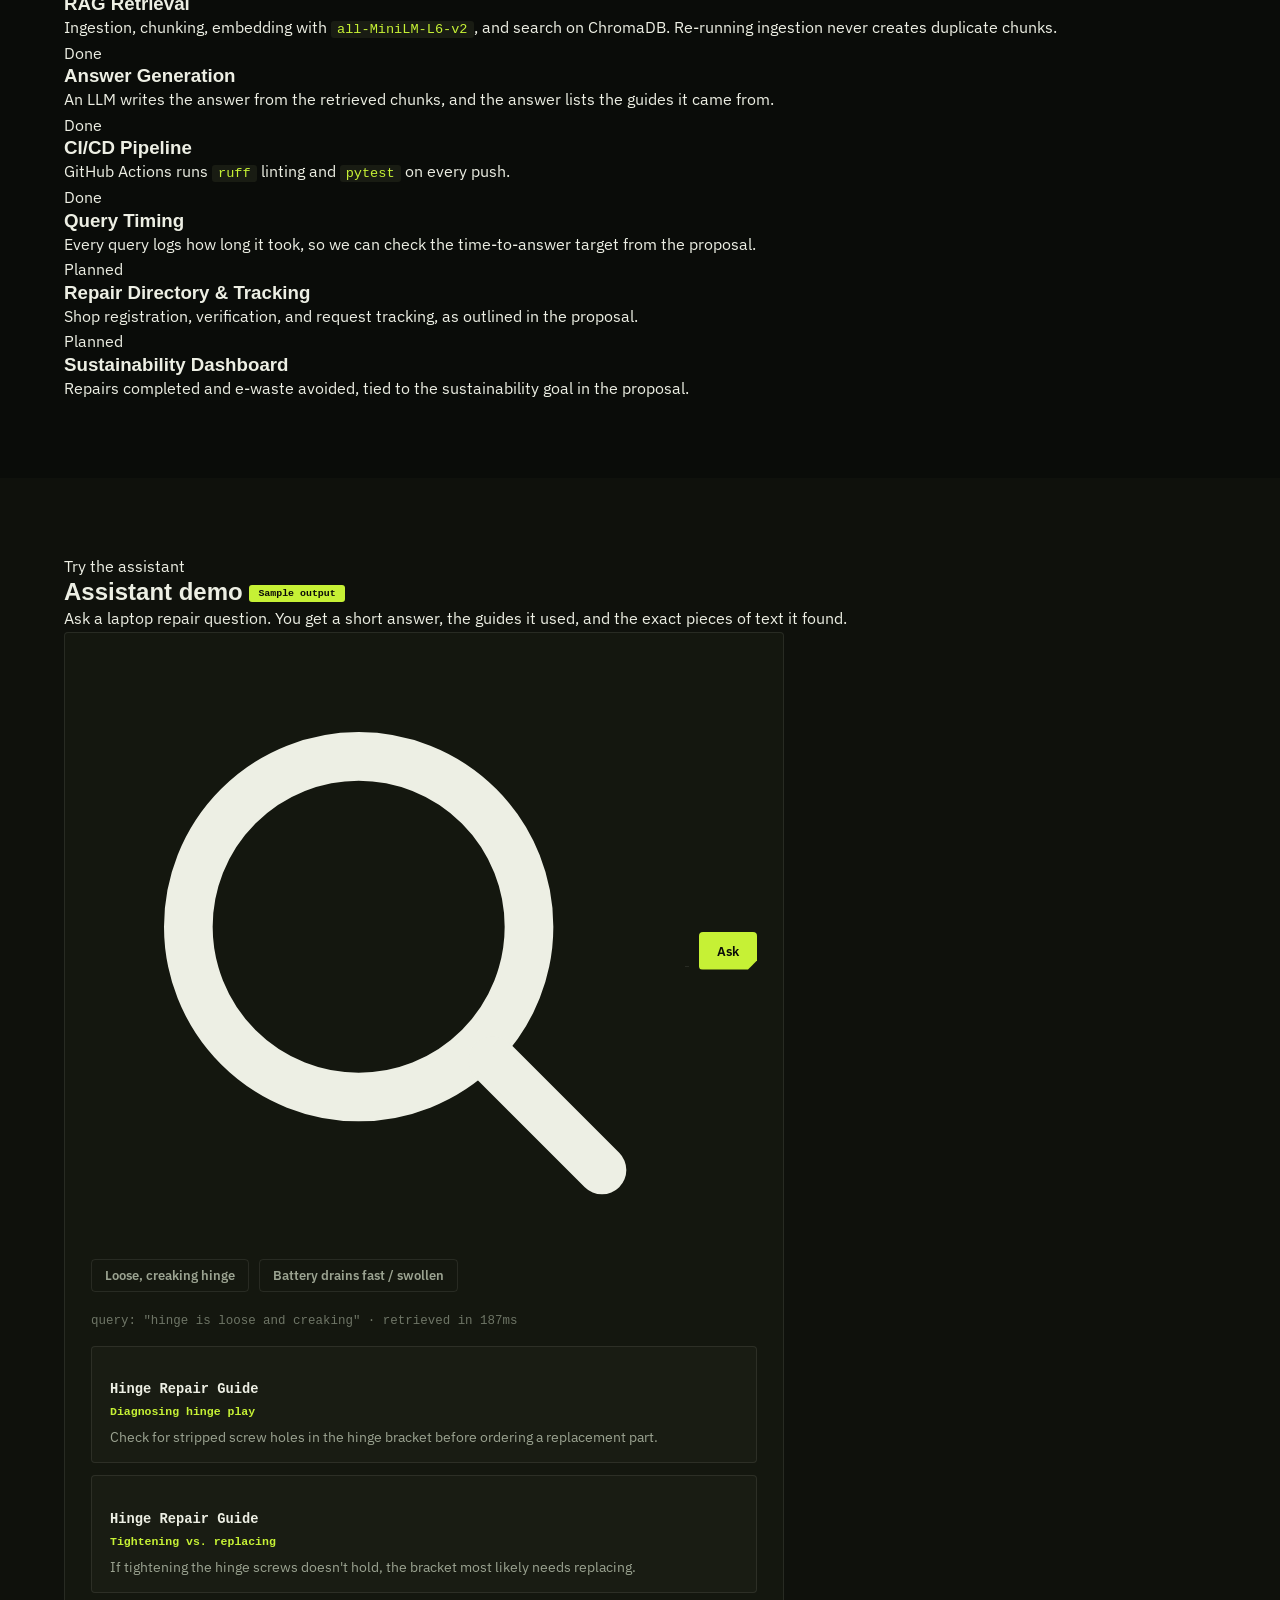
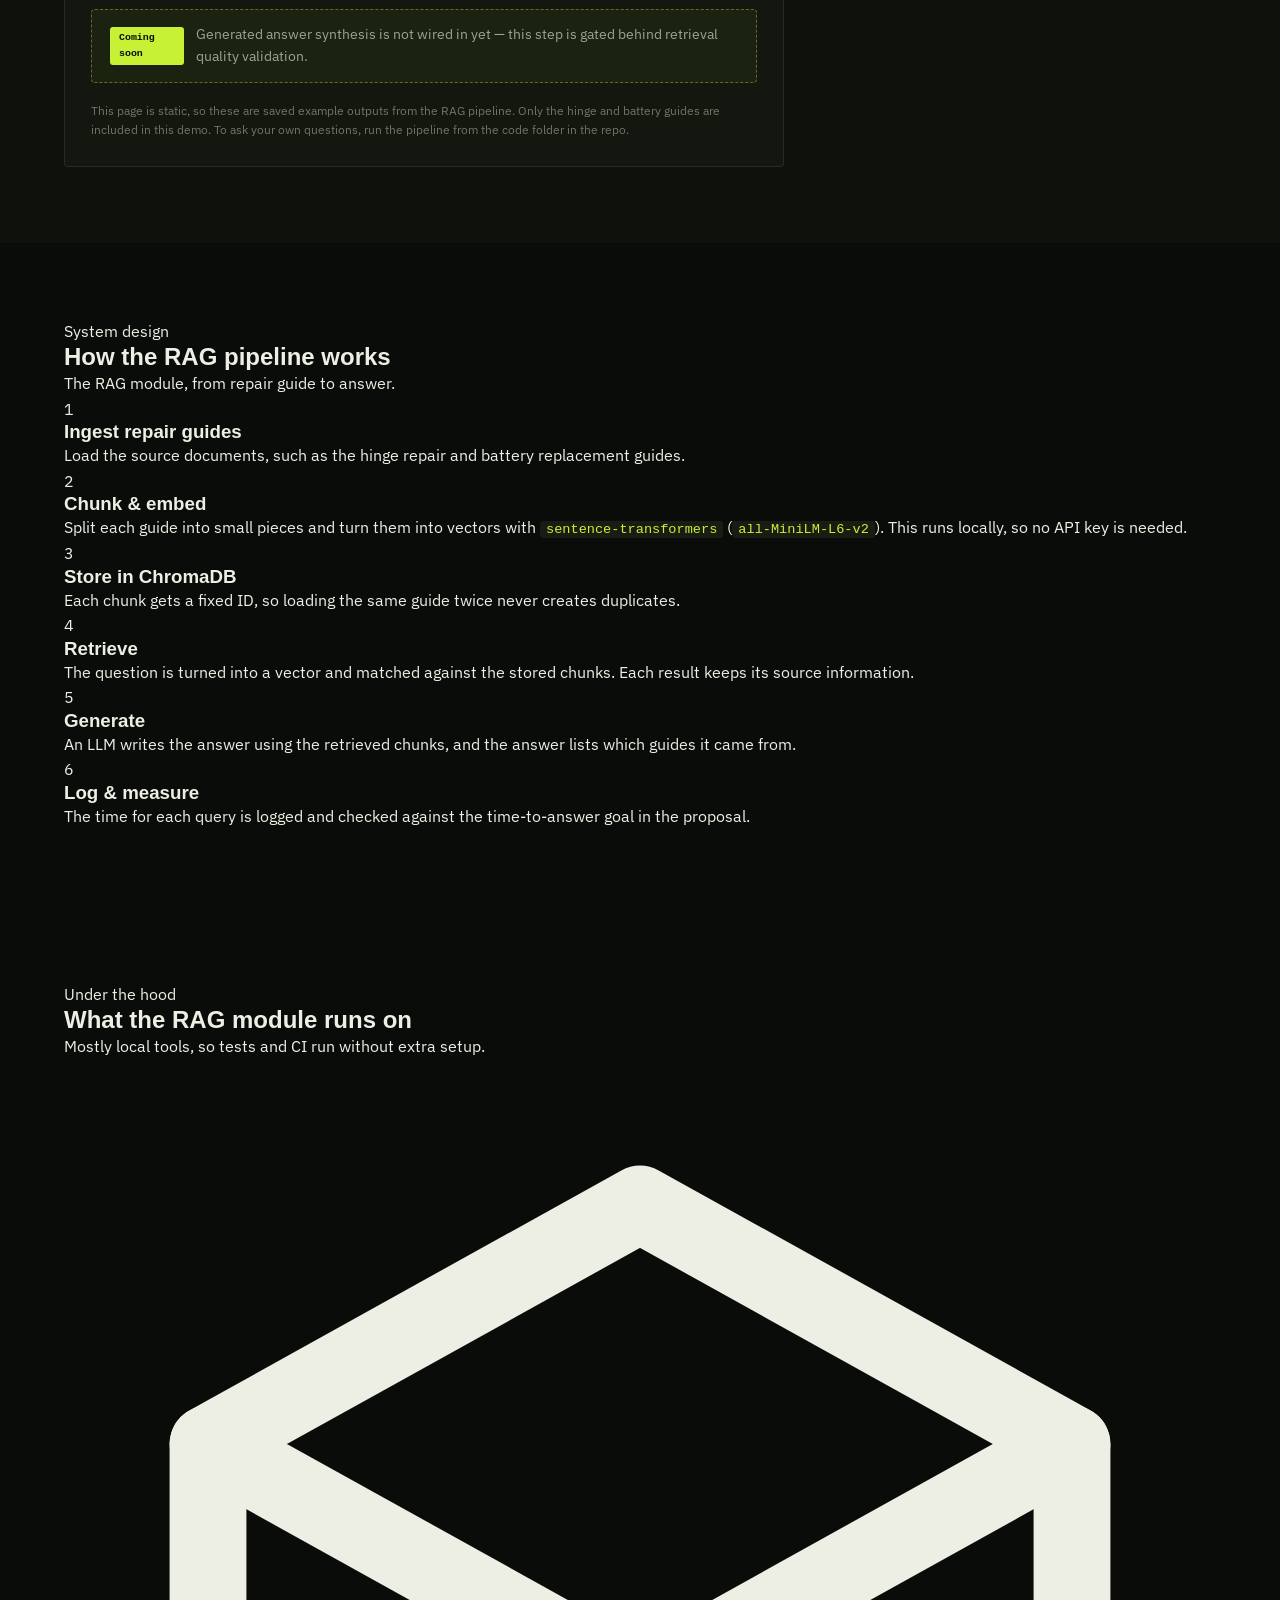
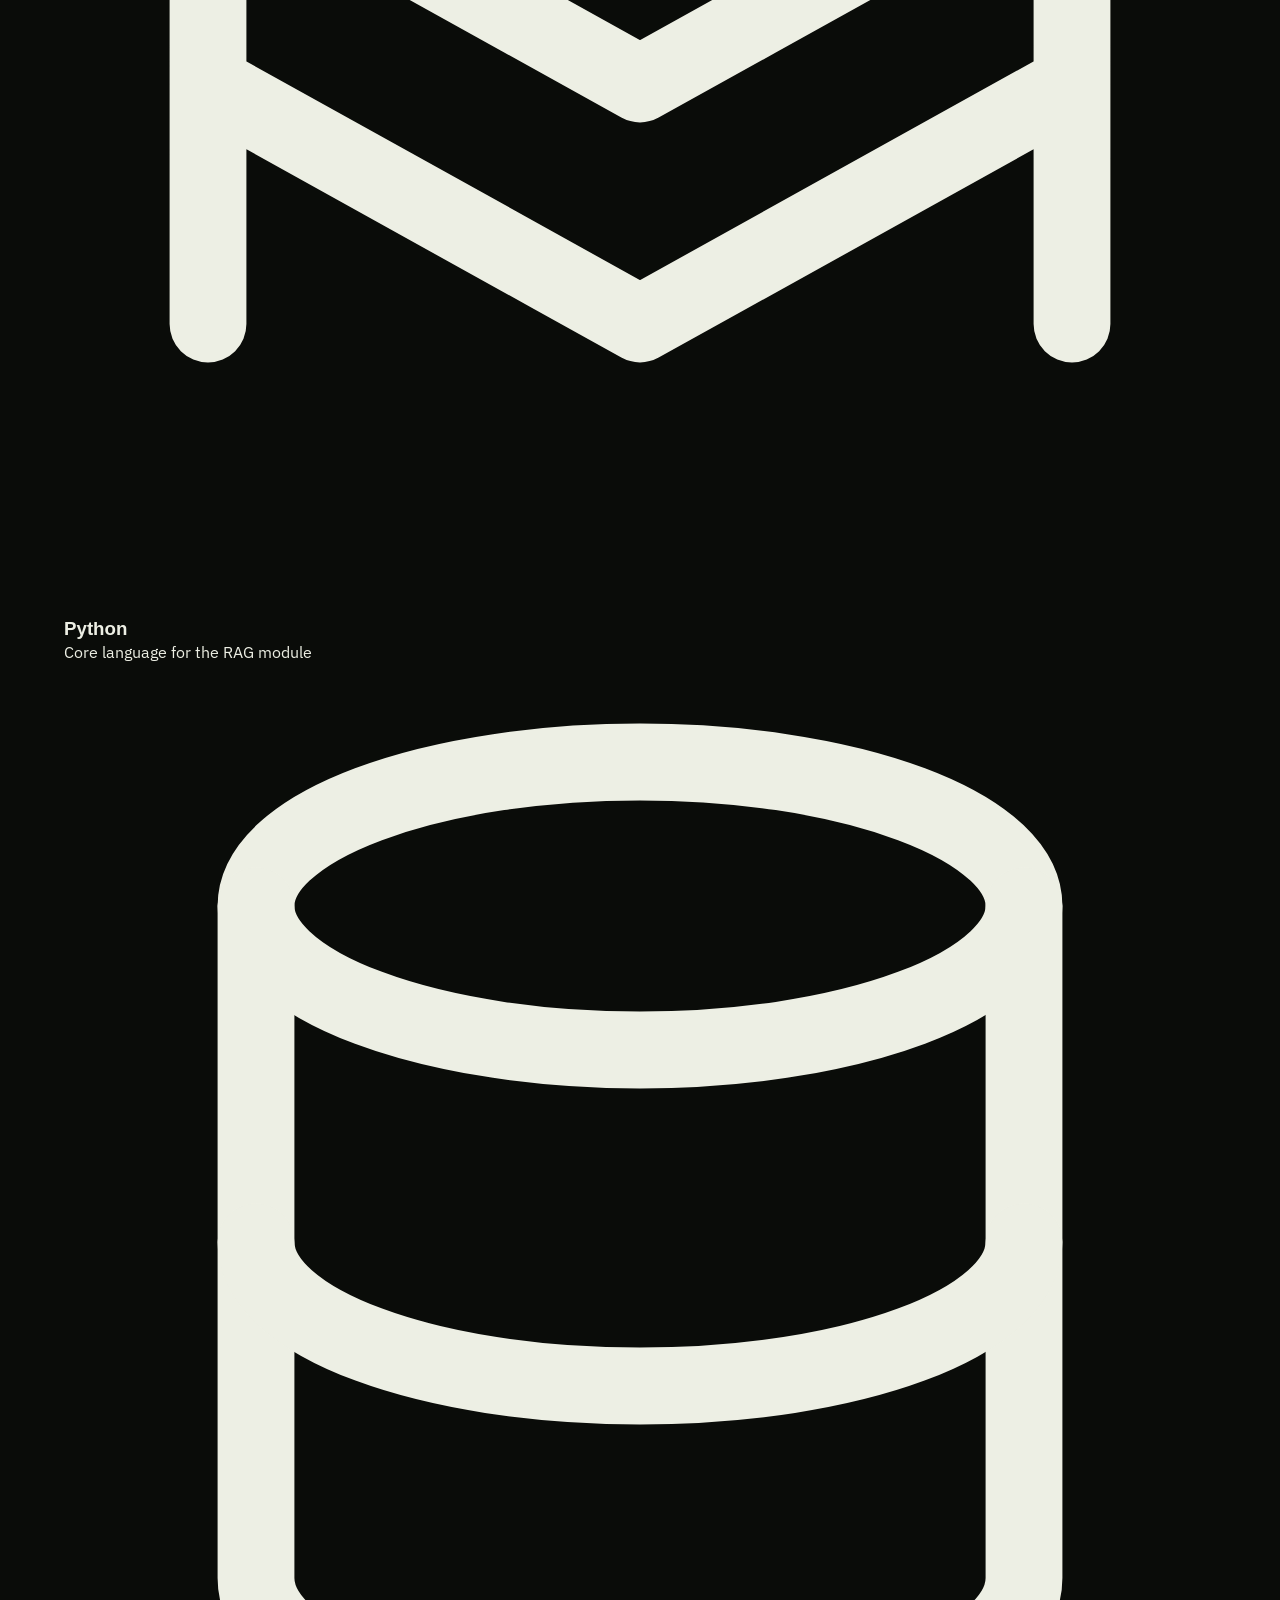
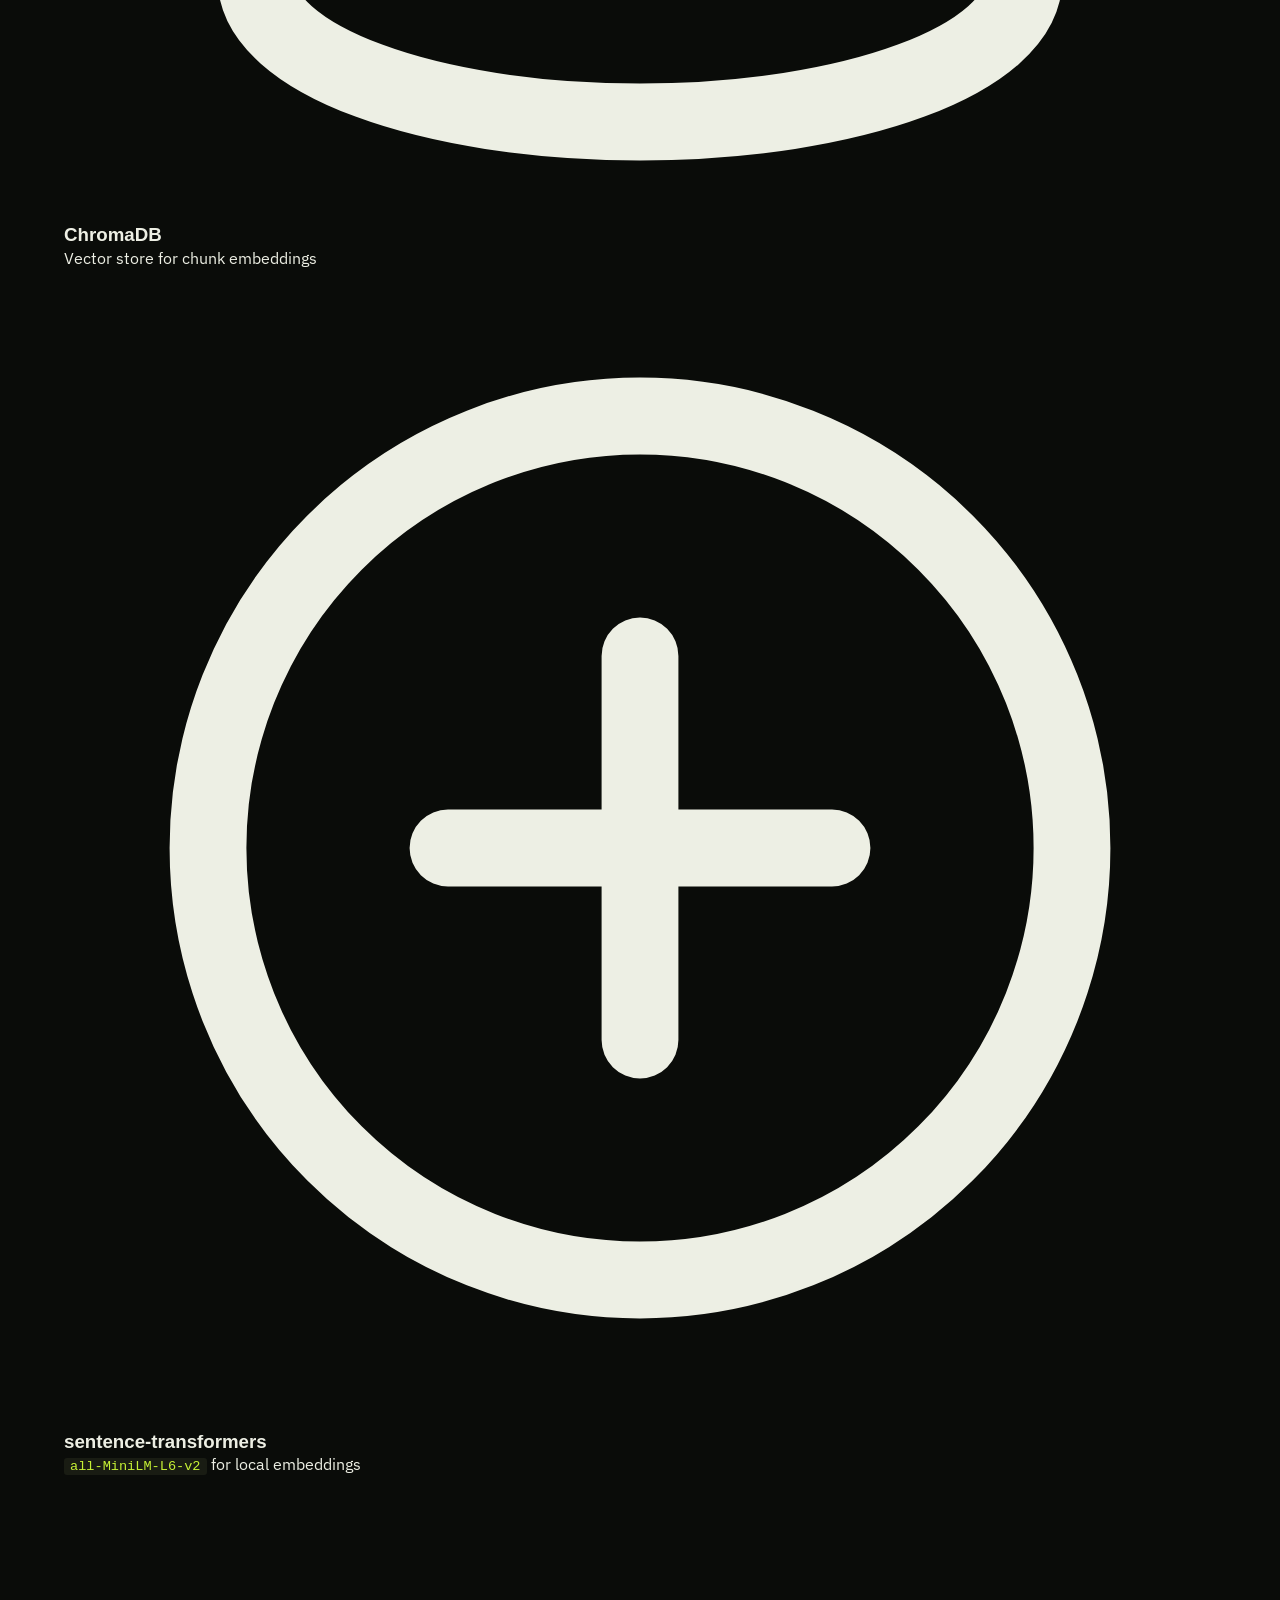
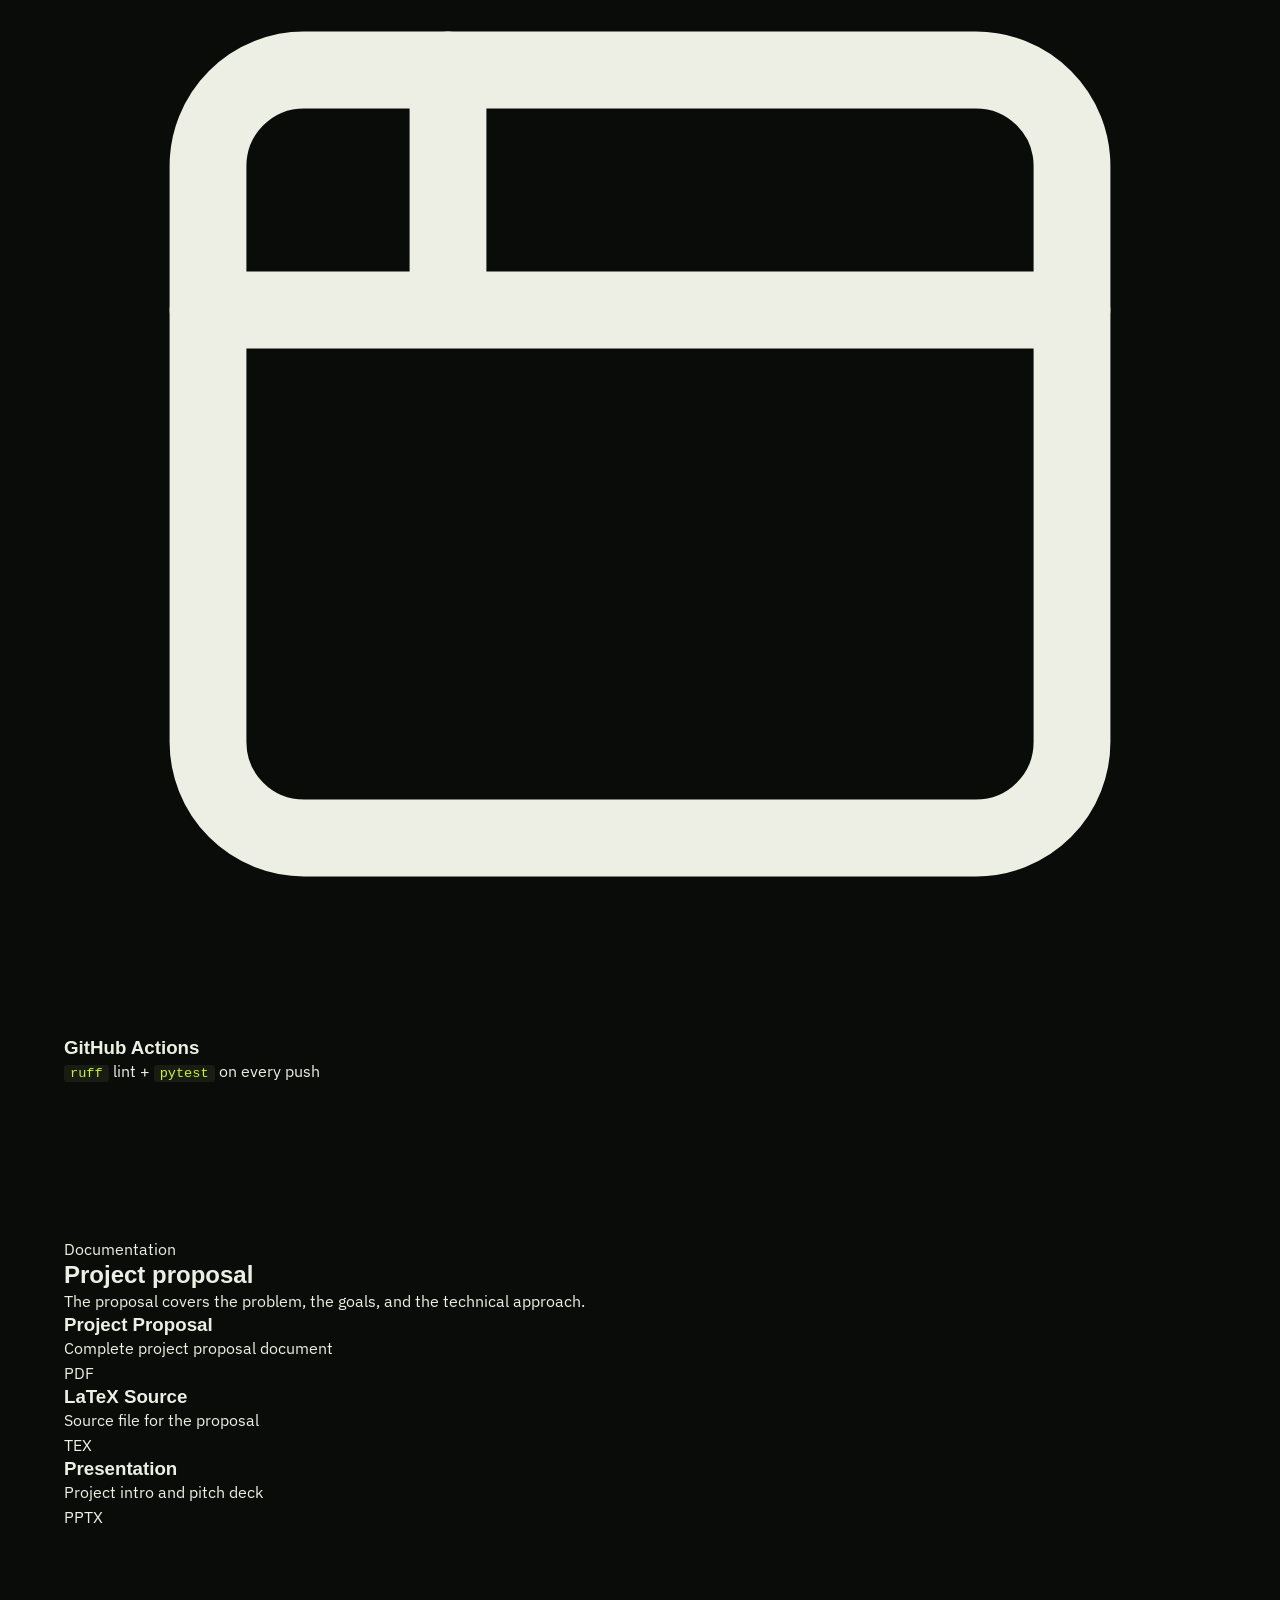
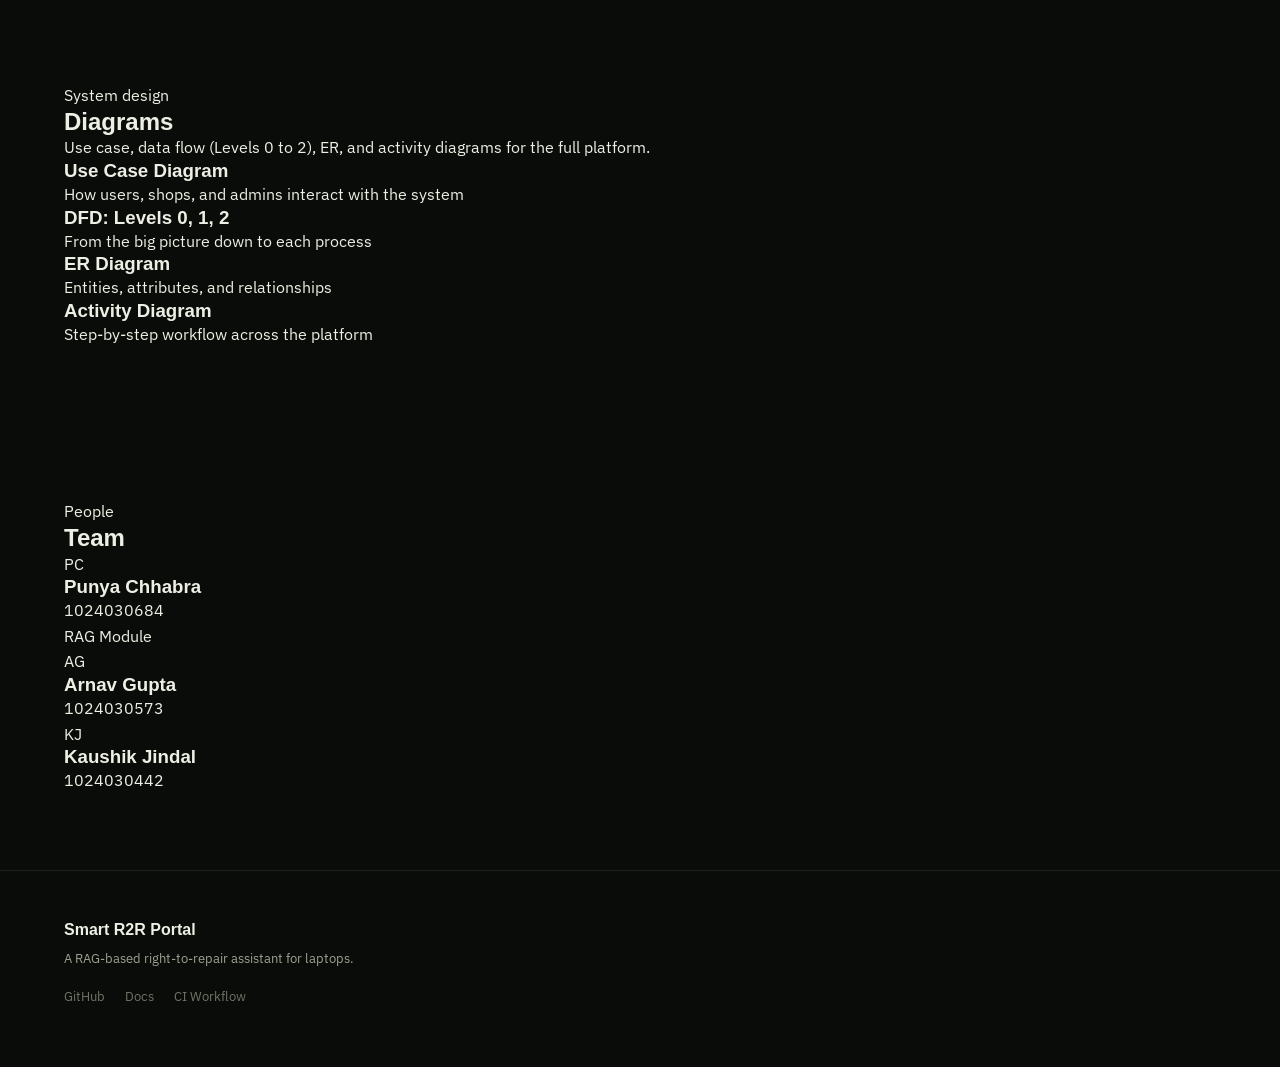
==== commit c9b96e01: "Update print statement from 'Hello' to 'Goodbye'" ====
--- a/docs/index.html
+++ b/docs/index.html
@@ -3,323 +3,414 @@
 <head>
 <meta charset="UTF-8">
 <meta name="viewport" content="width=device-width, initial-scale=1.0">
-<meta name="description" content="Smart R2R Portal — a RAG-based right-to-repair assistant for laptops. Course project UCS503P.">
-<title>Smart R2R Portal — Right-to-Repair Assistant</title>
+<meta name="description" content="Smart R2R Portal: a RAG-based right-to-repair assistant for laptops. Course project UCS503P.">
+<title>Smart R2R Portal | Right-to-Repair Assistant</title>
 <link rel="preconnect" href="https://fonts.googleapis.com">
 <link rel="preconnect" href="https://fonts.gstatic.com" crossorigin>
-<link href="https://fonts.googleapis.com/css2?family=Archivo:wght@600;700;800&family=IBM+Plex+Sans:wght@400;500;600&family=IBM+Plex+Mono:wght@400;500;600&display=swap" rel="stylesheet">
+<link href="https://fonts.googleapis.com/css2?family=Space+Grotesk:wght@500;600;700&family=IBM+Plex+Sans:wght@400;500;600&display=swap" rel="stylesheet">
 <link rel="stylesheet" href="style.css">
 </head>
 <body>
 
-<header class="topbar" id="topbar">
-  <a href="#top" class="brand">
-    <span class="brand-mark">R2R</span>
-    <span class="brand-name">Smart R2R Portal</span>
-  </a>
-  <nav class="topnav" id="topnav">
-    <a href="#about" class="topnav-link">About</a>
-    <a href="#progress" class="topnav-link">Progress</a>
-    <a href="#demo" class="topnav-link">Demo</a>
-    <a href="#pipeline" class="topnav-link">Pipeline</a>
-    <a href="#stack" class="topnav-link">Stack</a>
-    <a href="#resources" class="topnav-link">Resources</a>
-    <a href="#team" class="topnav-link">Team</a>
-    <a href="https://github.com/Pcxlit/Smart-R2R-Portal" target="_blank" rel="noopener" class="topnav-link topnav-cta">GitHub</a>
-  </nav>
-  <button class="menu-toggle" id="menuToggle" aria-label="Toggle navigation" aria-expanded="false">
-    <span></span><span></span><span></span>
-  </button>
-</header>
+<nav class="navbar" id="navbar">
+  <div class="nav-inner">
+    <a href="#top" class="nav-logo">Smart R2R Portal</a>
+    <button class="nav-toggle" id="navToggle" aria-label="Toggle navigation">
+      <span></span><span></span><span></span>
+    </button>
+    <ul class="nav-links" id="navLinks">
+      <li><a href="#top" class="nav-link">Home</a></li>
+      <li><a href="#about" class="nav-link">About</a></li>
+      <li><a href="#progress" class="nav-link">Progress</a></li>
+      <li><a href="#demo" class="nav-link">Demo</a></li>
+      <li><a href="#pipeline" class="nav-link">RAG Pipeline</a></li>
+      <li><a href="#stack" class="nav-link">Tech Stack</a></li>
+      <li><a href="#docs" class="nav-link">Docs</a></li>
+      <li><a href="#diagrams" class="nav-link">Diagrams</a></li>
+      <li><a href="#team" class="nav-link">Team</a></li>
+      <li><a href="https://github.com/Pcxlit/Smart-R2R-Portal" target="_blank" rel="noopener" class="nav-link nav-link-ext">GitHub</a></li>
+    </ul>
+  </div>
+</nav>
 
 <main id="top">
 
   <!-- ============ HERO ============ -->
   <section class="hero">
-    <div class="hero-text">
-      <p class="course-tag">Course project — UCS503P</p>
-      <h1>Right to repair,<br>made searchable.</h1>
-      <p class="hero-sub">
-        Smart R2R Portal helps device owners and repair shops navigate laptop repairs —
-        combining a retrieval-augmented repair assistant with a verified shop directory
-        and end-to-end repair tracking.
-      </p>
-      <div class="hero-actions">
-        <a href="#progress" class="btn btn-primary">See what's built</a>
-        <a href="https://github.com/Pcxlit/Smart-R2R-Portal" target="_blank" rel="noopener" class="btn btn-outline">View on GitHub</a>
-      </div>
-    </div>
-
-    <div class="hero-panel">
-      <div class="hero-panel-inner">
-        <div class="status-strip">
-          <span class="status-strip-row"><i class="pulse pulse-live"></i>Retrieval — live</span>
-          <span class="status-strip-row"><i class="pulse pulse-mid"></i>Generation — in progress</span>
-          <span class="status-strip-row"><i class="pulse pulse-live"></i>CI — passing</span>
-        </div>
-        <svg class="device-diagram" id="deviceDiagram" viewBox="0 0 360 300" xmlns="http://www.w3.org/2000/svg">
+    <div class="hero-glow hero-glow-a"></div>
+    <div class="hero-glow hero-glow-b"></div>
+    <div class="container hero-grid">
+      <div class="hero-copy">
+        <p class="eyebrow">Course Project &middot; UCS503P</p>
+        <h1>Right to repair,<br>made<br>searchable.</h1>
+        <p class="hero-sub">
+          Smart R2R Portal helps people fix their laptops. Ask a repair question and the assistant
+          answers from real repair guides, and shows you which guides it used.
+        </p>
+        <div class="hero-actions">
+          <a href="#demo" class="btn btn-primary">See the assistant</a>
+          <a href="https://github.com/Pcxlit/Smart-R2R-Portal" target="_blank" rel="noopener" class="btn btn-outline">View on GitHub</a>
+        </div>
+        <p class="hero-trust">
+          <span><i class="dot dot-moss"></i>RAG pipeline: complete</span>
+          <span><i class="dot dot-amber"></i>Answers cite their sources</span>
+          <span><i class="dot dot-white"></i>CI on every push</span>
+        </p>
+      </div>
+
+      <div class="hero-visual" id="heroVisual" aria-hidden="true">
+        <svg class="device-diagram" id="deviceDiagram" viewBox="0 0 360 320" xmlns="http://www.w3.org/2000/svg">
           <defs>
             <clipPath id="screenClip">
-              <rect x="126" y="66" width="116" height="71" rx="3"/>
+              <rect x="132" y="82" width="116" height="71" rx="4"/>
             </clipPath>
           </defs>
 
+          <circle class="diagram-ring" cx="190" cy="165" r="145"/>
+
           <g class="laptop-group">
-            <rect x="114" y="54" width="140" height="95" rx="6" fill="#0A0C09" stroke="rgba(198,241,53,0.3)" stroke-width="1.5"/>
-            <rect x="126" y="66" width="116" height="71" rx="3" fill="#14170F"/>
-            <rect class="scan-line" x="126" y="66" width="116" height="3" fill="#C6F135" clip-path="url(#screenClip)"/>
-            <polygon points="89,150 279,150 294,180 74,180" fill="#0A0C09" stroke="rgba(198,241,53,0.3)" stroke-width="1.5"/>
-            <rect x="114" y="156" width="140" height="14" rx="2" fill="rgba(198,241,53,0.1)"/>
+            <rect class="laptop-screen" x="120" y="70" width="140" height="95" rx="10"/>
+            <rect class="laptop-screen-inner" x="132" y="82" width="116" height="71" rx="4"/>
+            <rect class="scan-line" x="132" y="82" width="116" height="3" clip-path="url(#screenClip)"/>
+            <polygon class="laptop-base" points="95,166 285,166 300,196 80,196"/>
+            <rect class="laptop-keys" x="120" y="172" width="140" height="14" rx="3"/>
           </g>
 
           <g class="callout">
-            <line x1="144" y1="54" x2="58" y2="24" stroke="#C6F135" stroke-width="1.5" stroke-dasharray="2 4" opacity="0.55"/>
-            <circle cx="144" cy="54" r="4" fill="#C6F135"/>
-            <rect x="10" y="8" width="96" height="28" rx="3" fill="#0A0C09" stroke="rgba(198,241,53,0.5)" stroke-width="1.2"/>
-            <text x="58" y="26" text-anchor="middle" fill="#EDEFE4" font-family="IBM Plex Mono, monospace" font-size="12" font-weight="500">hinge.md</text>
+            <line class="callout-line" x1="150" y1="70" x2="65" y2="40"/>
+            <circle class="callout-dot" cx="150" cy="70" r="4"/>
+            <rect class="callout-chip" x="20" y="25" width="90" height="30" rx="15"/>
+            <text class="callout-text" x="65" y="44" text-anchor="middle">Hinge</text>
           </g>
 
           <g class="callout">
-            <line x1="224" y1="174" x2="296" y2="224" stroke="#C6F135" stroke-width="1.5" stroke-dasharray="2 4" opacity="0.55"/>
-            <circle cx="224" cy="174" r="4" fill="#C6F135"/>
-            <rect x="249" y="209" width="98" height="28" rx="3" fill="#0A0C09" stroke="rgba(198,241,53,0.5)" stroke-width="1.2"/>
-            <text x="298" y="227" text-anchor="middle" fill="#EDEFE4" font-family="IBM Plex Mono, monospace" font-size="12" font-weight="500">battery.md</text>
+            <line class="callout-line" x1="230" y1="190" x2="300" y2="240"/>
+            <circle class="callout-dot" cx="230" cy="190" r="4"/>
+            <rect class="callout-chip" x="255" y="225" width="90" height="30" rx="15"/>
+            <text class="callout-text" x="300" y="244" text-anchor="middle">Battery</text>
           </g>
 
           <g class="callout">
-            <line x1="184" y1="170" x2="184" y2="242" stroke="#C6F135" stroke-width="1.5" stroke-dasharray="2 4" opacity="0.55"/>
-            <circle cx="184" cy="170" r="4" fill="#C6F135"/>
-            <rect x="130" y="242" width="108" height="28" rx="3" fill="#0A0C09" stroke="rgba(198,241,53,0.5)" stroke-width="1.2"/>
-            <text x="184" y="260" text-anchor="middle" fill="#EDEFE4" font-family="IBM Plex Mono, monospace" font-size="12" font-weight="500">keyboard.md</text>
+            <line class="callout-line" x1="190" y1="186" x2="190" y2="255"/>
+            <circle class="callout-dot" cx="190" cy="186" r="4"/>
+            <rect class="callout-chip" x="140" y="255" width="100" height="30" rx="15"/>
+            <text class="callout-text" x="190" y="274" text-anchor="middle">Keyboard</text>
           </g>
         </svg>
       </div>
     </div>
   </section>
 
-  <!-- ============ ABOUT (VISION) ============ -->
+  <!-- ============ ABOUT ============ -->
   <section class="section" id="about">
-    <div class="section-head">
-      <h2>What Smart R2R Portal aims to be</h2>
-      <p>
-        The full platform proposed for this course project. Not all of it is built yet —
-        see <a href="#progress">Progress</a> for what's actually done.
+    <div class="container">
+      <p class="eyebrow eyebrow-dark">Project vision &middot; from the proposal</p>
+      <h2 class="section-title">What Smart R2R Portal aims to be</h2>
+      <p class="section-desc">
+        The full platform proposed for this course project. The RAG repair assistant is finished.
+        The rest is still being built. See the <a href="#progress" style="color:var(--moss-deep); font-weight:600;">Progress</a> section for details.
       </p>
-    </div>
-    <div class="split-list">
-      <div class="split-list-item fade-in">
-        <h3>Verified repair directory</h3>
-        <p>Independent repair shops register and list verified profiles with upfront pricing.</p>
-      </div>
-      <div class="split-list-item fade-in">
-        <h3>Repair request &amp; tracking</h3>
-        <p>Submit a repair request and track its status in real time, from drop-off to completion.</p>
-      </div>
-      <div class="split-list-item fade-in">
-        <h3>RAG repair assistant</h3>
-        <p>Ask about a laptop issue and get an answer sourced from real repair guides.</p>
-      </div>
-      <div class="split-list-item fade-in">
-        <h3>Reparability profiles</h3>
-        <p>Each device scored on how easy it is to repair, based on parts and guide availability.</p>
-      </div>
-    </div>
-  </section>
-
-  <!-- ============ PROGRESS (TERMINAL LOG) ============ -->
-  <section class="section section-dark" id="progress">
-    <div class="section-head">
-      <h2>What's built so far</h2>
-      <p>An honest status check, not a feature list. This is what exists in the repo today.</p>
-    </div>
-    <div class="log">
-      <div class="log-line fade-in">
-        <span class="log-code log-code-done">[done]</span>
-        <span class="log-msg"><strong>RAG retrieval pipeline</strong> — ingestion, chunking, embedding (<code>all-MiniLM-L6-v2</code>) and retrieval, built on ChromaDB. Deterministic upsert IDs and per-query latency logging are in place.</span>
-      </div>
-      <div class="log-line fade-in">
-        <span class="log-code log-code-done">[done]</span>
-        <span class="log-msg"><strong>CI/CD pipeline</strong> — GitHub Actions runs <code>ruff</code> linting and <code>pytest</code> on every push, per the proposal's CI/CD commitment.</span>
-      </div>
-      <div class="log-line fade-in">
-        <span class="log-code log-code-done">[done]</span>
-        <span class="log-msg"><strong>Sample repair guides</strong> — two placeholder documents ingested end to end: a hinge repair guide and a battery replacement guide.</span>
-      </div>
-      <div class="log-line fade-in">
-        <span class="log-code log-code-progress">[wip]</span>
-        <span class="log-msg"><strong>Answer generation</strong> — wiring an LLM on top of retrieved chunks. Intentionally gated behind retrieval quality validation, the next milestone.</span>
-      </div>
-      <div class="log-line fade-in">
-        <span class="log-code log-code-planned">[queued]</span>
-        <span class="log-msg"><strong>Repair directory &amp; tracking</strong> — shop registration, verification, and request tracking, as outlined in the proposal.</span>
-      </div>
-      <div class="log-line fade-in">
-        <span class="log-code log-code-planned">[queued]</span>
-        <span class="log-msg"><strong>Sustainability dashboard</strong> — repairs completed and e-waste diverted, tied to the sustainability goal in the proposal.</span>
+      <div class="grid grid-4">
+        <div class="card fade-in">
+          <div class="card-icon">
+            <svg viewBox="0 0 24 24" fill="none" stroke="currentColor" stroke-width="1.8" stroke-linecap="round" stroke-linejoin="round"><path d="M9 12l2 2 4-4"/><circle cx="12" cy="12" r="9"/></svg>
+          </div>
+          <h3>Verified Repair Directory</h3>
+          <p>Independent repair shops register and list verified profiles with upfront pricing.</p>
+        </div>
+        <div class="card fade-in">
+          <div class="card-icon">
+            <svg viewBox="0 0 24 24" fill="none" stroke="currentColor" stroke-width="1.8" stroke-linecap="round" stroke-linejoin="round"><circle cx="12" cy="12" r="9"/><path d="M12 7v5l3.5 2"/></svg>
+          </div>
+          <h3>Repair Request &amp; Tracking</h3>
+          <p>Submit a repair request and track its status from drop-off to completion.</p>
+        </div>
+        <div class="card fade-in">
+          <div class="card-icon">
+            <svg viewBox="0 0 24 24" fill="none" stroke="currentColor" stroke-width="1.8" stroke-linecap="round" stroke-linejoin="round"><circle cx="11" cy="11" r="7"/><line x1="21" y1="21" x2="16" y2="16"/></svg>
+          </div>
+          <h3>RAG Repair Assistant</h3>
+          <p>Ask about a laptop issue and get an answer taken from real repair guides.</p>
+        </div>
+        <div class="card fade-in">
+          <div class="card-icon">
+            <svg viewBox="0 0 24 24" fill="none" stroke="currentColor" stroke-width="1.8" stroke-linecap="round" stroke-linejoin="round"><rect x="4" y="4" width="16" height="16" rx="2"/><path d="M9 9h6v6H9z"/></svg>
+          </div>
+          <h3>Reparability Profiles</h3>
+          <p>Each device gets a score for how easy it is to repair, based on parts and guide availability.</p>
+        </div>
+      </div>
+    </div>
+  </section>
+
+  <!-- ============ PROGRESS ============ -->
+  <section class="section section-alt" id="progress">
+    <div class="container">
+      <p class="eyebrow eyebrow-dark">Current state</p>
+      <h2 class="section-title">What's built so far</h2>
+      <p class="section-desc">
+        A plain status check of what exists in the repo today.
+      </p>
+      <div class="grid grid-3">
+        <div class="card fade-in">
+          <span class="status-tag status-done">Done</span>
+          <h3>RAG Retrieval</h3>
+          <p>Ingestion, chunking, embedding with <code>all-MiniLM-L6-v2</code>, and search on ChromaDB. Re-running ingestion never creates duplicate chunks.</p>
+        </div>
+        <div class="card fade-in">
+          <span class="status-tag status-done">Done</span>
+          <h3>Answer Generation</h3>
+          <p>An LLM writes the answer from the retrieved chunks, and the answer lists the guides it came from.</p>
+        </div>
+        <div class="card fade-in">
+          <span class="status-tag status-done">Done</span>
+          <h3>CI/CD Pipeline</h3>
+          <p>GitHub Actions runs <code>ruff</code> linting and <code>pytest</code> on every push.</p>
+        </div>
+        <div class="card fade-in">
+          <span class="status-tag status-done">Done</span>
+          <h3>Query Timing</h3>
+          <p>Every query logs how long it took, so we can check the time-to-answer target from the proposal.</p>
+        </div>
+        <div class="card fade-in">
+          <span class="status-tag status-planned">Planned</span>
+          <h3>Repair Directory &amp; Tracking</h3>
+          <p>Shop registration, verification, and request tracking, as outlined in the proposal.</p>
+        </div>
+        <div class="card fade-in">
+          <span class="status-tag status-planned">Planned</span>
+          <h3>Sustainability Dashboard</h3>
+          <p>Repairs completed and e-waste avoided, tied to the sustainability goal in the proposal.</p>
+        </div>
       </div>
     </div>
   </section>
 
   <!-- ============ DEMO ============ -->
-  <section class="section" id="demo">
-    <div class="section-head">
-      <h2>Assistant demo <span class="soon-pill">Coming soon</span></h2>
-      <p>
-        Retrieval already works end to end. Type a laptop issue below to see the real sources it pulls back —
-        the final generated answer is the piece still in progress.
+  <section class="section section-dark" id="demo">
+    <div class="container">
+      <p class="eyebrow">Try the assistant</p>
+      <h2 class="section-title section-title-light">Assistant demo <span class="soon-pill">Sample output</span></h2>
+      <p class="section-desc section-desc-light">
+        Ask a laptop repair question. You get a short answer, the guides it used,
+        and the exact pieces of text it found.
       </p>
-    </div>
-
-    <div class="demo-card">
-      <form id="demoForm" autocomplete="off" class="demo-form">
-        <span class="demo-prompt">&gt;</span>
-        <input id="demoInput" type="text" placeholder="e.g. hinge is loose, or battery is swollen…">
-        <button type="submit" class="btn btn-primary btn-sm">Ask</button>
-      </form>
-      <div class="demo-chip-row">
-        <button type="button" class="demo-chip" data-demo="hinge is loose and creaking">Loose, creaking hinge</button>
-        <button type="button" class="demo-chip" data-demo="battery drains fast and feels swollen">Battery drains fast / swollen</button>
-      </div>
-      <div id="demoOutput" class="demo-output"></div>
-      <p class="demo-note">Sources and latency shown reflect real retrieval behavior from the ChromaDB index (only "hinge" and "battery" guides are ingested so far). Generation is not wired in yet.</p>
-    </div>
-  </section>
-
-  <!-- ============ RAG PIPELINE (HORIZONTAL STEPPER) ============ -->
-  <section class="section section-dark" id="pipeline">
-    <div class="section-head">
-      <h2>How the RAG pipeline works</h2>
-      <p>The retrieval module Punya is building, end to end.</p>
-    </div>
-
-    <div class="stepper">
-      <div class="stepper-track"></div>
-      <div class="stepper-item fade-in">
-        <span class="stepper-dot"></span>
-        <h3>Ingest repair guides</h3>
-        <p>Load source documents — currently the hinge repair and battery replacement placeholders.</p>
-      </div>
-      <div class="stepper-item fade-in">
-        <span class="stepper-dot"></span>
-        <h3>Chunk &amp; embed</h3>
-        <p>Split into chunks and embed locally with <code>sentence-transformers</code> (<code>all-MiniLM-L6-v2</code>) — no external API keys needed.</p>
-      </div>
-      <div class="stepper-item fade-in">
-        <span class="stepper-dot"></span>
-        <h3>Store in ChromaDB</h3>
-        <p>Deterministic upsert IDs mean re-ingesting the same source never creates duplicate chunks.</p>
-      </div>
-      <div class="stepper-item fade-in">
-        <span class="stepper-dot"></span>
-        <h3>Retrieve</h3>
-        <p>A query is matched against stored embeddings; each result carries source metadata for relevance evaluation.</p>
-      </div>
-      <div class="stepper-item fade-in">
-        <span class="stepper-dot stepper-dot-pending"></span>
-        <h3>Generate <span class="soon-pill soon-pill-sm">Coming soon</span></h3>
-        <p>An LLM will synthesize a final answer from retrieved chunks, once retrieval quality is validated.</p>
-      </div>
-      <div class="stepper-item fade-in">
-        <span class="stepper-dot"></span>
-        <h3>Log &amp; measure</h3>
-        <p>Per-query latency is logged against the Time-to-Answer metric from the proposal.</p>
+
+      <div class="demo-card">
+        <div class="demo-search">
+          <form id="demoForm" autocomplete="off" class="demo-form">
+            <svg class="demo-search-icon" viewBox="0 0 24 24" fill="none" stroke="currentColor" stroke-width="2" stroke-linecap="round"><circle cx="11" cy="11" r="7"/><line x1="21" y1="21" x2="16.5" y2="16.5"/></svg>
+            <input id="demoInput" type="text" placeholder="e.g. my hinge is loose, or my battery is swollen">
+            <button type="submit" class="btn btn-primary btn-sm">Ask</button>
+          </form>
+          <div class="demo-chip-row">
+            <button type="button" class="demo-chip" data-demo="hinge is loose and creaking">Loose, creaking hinge</button>
+            <button type="button" class="demo-chip" data-demo="battery drains fast and feels swollen">Battery drains fast / swollen</button>
+          </div>
+        </div>
+        <div id="demoOutput" class="demo-output"></div>
+        <p class="demo-note">This page is static, so these are saved example outputs from the RAG pipeline. Only the hinge and battery guides are included in this demo. To ask your own questions, run the pipeline from the code folder in the repo.</p>
+      </div>
+    </div>
+  </section>
+
+  <!-- ============ RAG PIPELINE ============ -->
+  <section class="section" id="pipeline">
+    <div class="container">
+      <p class="eyebrow eyebrow-dark">System design</p>
+      <h2 class="section-title">How the RAG pipeline works</h2>
+      <p class="section-desc">
+        The RAG module, from repair guide to answer.
+      </p>
+
+      <div class="flow-pipeline">
+        <div class="flow-step fade-in">
+          <div class="flow-step-number">1</div>
+          <div class="flow-step-content">
+            <h3>Ingest repair guides</h3>
+            <p>Load the source documents, such as the hinge repair and battery replacement guides.</p>
+          </div>
+        </div>
+        <div class="flow-connector"></div>
+
+        <div class="flow-step fade-in">
+          <div class="flow-step-number">2</div>
+          <div class="flow-step-content">
+            <h3>Chunk &amp; embed</h3>
+            <p>Split each guide into small pieces and turn them into vectors with <code>sentence-transformers</code> (<code>all-MiniLM-L6-v2</code>). This runs locally, so no API key is needed.</p>
+          </div>
+        </div>
+        <div class="flow-connector"></div>
+
+        <div class="flow-step fade-in">
+          <div class="flow-step-number">3</div>
+          <div class="flow-step-content">
+            <h3>Store in ChromaDB</h3>
+            <p>Each chunk gets a fixed ID, so loading the same guide twice never creates duplicates.</p>
+          </div>
+        </div>
+        <div class="flow-connector"></div>
+
+        <div class="flow-step fade-in">
+          <div class="flow-step-number">4</div>
+          <div class="flow-step-content">
+            <h3>Retrieve</h3>
+            <p>The question is turned into a vector and matched against the stored chunks. Each result keeps its source information.</p>
+          </div>
+        </div>
+        <div class="flow-connector"></div>
+
+        <div class="flow-step fade-in">
+          <div class="flow-step-number">5</div>
+          <div class="flow-step-content">
+            <h3>Generate</h3>
+            <p>An LLM writes the answer using the retrieved chunks, and the answer lists which guides it came from.</p>
+          </div>
+        </div>
+        <div class="flow-connector"></div>
+
+        <div class="flow-step fade-in">
+          <div class="flow-step-number">6</div>
+          <div class="flow-step-content">
+            <h3>Log &amp; measure</h3>
+            <p>The time for each query is logged and checked against the time-to-answer goal in the proposal.</p>
+          </div>
+        </div>
       </div>
     </div>
   </section>
 
   <!-- ============ TECH STACK ============ -->
-  <section class="section" id="stack">
-    <div class="section-head">
-      <h2>What the RAG module runs on</h2>
-      <p>Local-first tooling, chosen so CI stays self-contained and reproducible without external API keys.</p>
-    </div>
-    <div class="badge-row">
-      <span class="badge fade-in"><strong>Python</strong> — core language for the RAG module</span>
-      <span class="badge fade-in"><strong>ChromaDB</strong> — vector store for chunk embeddings</span>
-      <span class="badge fade-in"><strong>sentence-transformers</strong> — <code>all-MiniLM-L6-v2</code> for local embeddings</span>
-      <span class="badge fade-in"><strong>GitHub Actions</strong> — <code>ruff</code> lint + <code>pytest</code> on every push</span>
-    </div>
-  </section>
-
-  <!-- ============ RESOURCES (DOCS + DIAGRAMS MERGED) ============ -->
-  <section class="section section-dark" id="resources">
-    <div class="section-head">
-      <h2>Resources</h2>
-      <p>The proposal, its source, the pitch deck, and the system diagrams behind the full platform.</p>
-    </div>
-    <div class="resource-grid">
-      <a href="https://github.com/Pcxlit/Smart-R2R-Portal/blob/main/project_proposal/Repair_Flow.pdf" target="_blank" rel="noopener" class="resource fade-in">
-        <span class="resource-ext">pdf</span>
-        <span class="resource-name">Project proposal</span>
-      </a>
-      <a href="https://github.com/Pcxlit/Smart-R2R-Portal/blob/main/project_proposal/RepairFlow_Project_Proposal_.tex" target="_blank" rel="noopener" class="resource fade-in">
-        <span class="resource-ext">tex</span>
-        <span class="resource-name">LaTeX source</span>
-      </a>
-      <a href="https://github.com/Pcxlit/Smart-R2R-Portal/blob/main/docs/SmartR2R_GuideAndReparabilityPortal.pptx" target="_blank" rel="noopener" class="resource fade-in">
-        <span class="resource-ext">pptx</span>
-        <span class="resource-name">Presentation</span>
-      </a>
-      <a href="https://github.com/Pcxlit/Smart-R2R-Portal/blob/main/docs/RepairFlow_UseCase_Diagram.pdf" target="_blank" rel="noopener" class="resource fade-in">
-        <span class="resource-ext">pdf</span>
-        <span class="resource-name">Use case diagram</span>
-      </a>
-      <a href="https://github.com/Pcxlit/Smart-R2R-Portal/blob/main/docs/RepairFlow_DFD_Diagrams_lvl_0,1,2.pdf" target="_blank" rel="noopener" class="resource fade-in">
-        <span class="resource-ext">pdf</span>
-        <span class="resource-name">DFD — levels 0, 1, 2</span>
-      </a>
-      <a href="https://github.com/Pcxlit/Smart-R2R-Portal/blob/main/docs/RepairFlow_ER_Diagram.pdf" target="_blank" rel="noopener" class="resource fade-in">
-        <span class="resource-ext">pdf</span>
-        <span class="resource-name">ER diagram</span>
-      </a>
-      <a href="https://github.com/Pcxlit/Smart-R2R-Portal/blob/main/docs/RepairFlow_Activity_Diagram.pdf" target="_blank" rel="noopener" class="resource fade-in">
-        <span class="resource-ext">pdf</span>
-        <span class="resource-name">Activity diagram</span>
-      </a>
-      <a href="https://github.com/Pcxlit/Smart-R2R-Portal/blob/main/docs/RepairFlow_Class_Diagram.pdf" target="_blank" rel="noopener" class="resource fade-in">
-        <span class="resource-ext">pdf</span>
-        <span class="resource-name">Class diagram</span>
-      </a>
-      <a href="https://github.com/Pcxlit/Smart-R2R-Portal/blob/main/docs/RepairFlow_Deployment_Diagram.pdf" target="_blank" rel="noopener" class="resource fade-in">
-        <span class="resource-ext">pdf</span>
-        <span class="resource-name">Deployment diagram</span>
-      </a>
-      <a href="https://github.com/Pcxlit/Smart-R2R-Portal/blob/main/docs/RepairFlow_Sequence_Diagram.pdf" target="_blank" rel="noopener" class="resource fade-in">
-        <span class="resource-ext">pdf</span>
-        <span class="resource-name">Sequence diagram</span>
-      </a>
-      <a href="https://github.com/Pcxlit/Smart-R2R-Portal/blob/main/docs/RepairFlow_Collaboration_Diagram.pdf" target="_blank" rel="noopener" class="resource fade-in">
-        <span class="resource-ext">pdf</span>
-        <span class="resource-name">Collaboration diagram</span>
-      </a>
+  <section class="section section-alt" id="stack">
+    <div class="container">
+      <p class="eyebrow eyebrow-dark">Under the hood</p>
+      <h2 class="section-title">What the RAG module runs on</h2>
+      <p class="section-desc">Mostly local tools, so tests and CI run without extra setup.</p>
+      <div class="grid grid-4">
+        <div class="card card-center fade-in">
+          <div class="card-icon card-icon-lg">
+            <svg viewBox="0 0 24 24" fill="none" stroke="currentColor" stroke-width="1.6" stroke-linecap="round" stroke-linejoin="round"><path d="M12 3l9 5-9 5-9-5 9-5z"/><path d="M3 13l9 5 9-5M3 8v10M21 8v10"/></svg>
+          </div>
+          <h3>Python</h3>
+          <p>Core language for the RAG module</p>
+        </div>
+        <div class="card card-center fade-in">
+          <div class="card-icon card-icon-lg">
+            <svg viewBox="0 0 24 24" fill="none" stroke="currentColor" stroke-width="1.6" stroke-linecap="round" stroke-linejoin="round"><ellipse cx="12" cy="5" rx="8" ry="3"/><path d="M4 5v14c0 1.7 3.6 3 8 3s8-1.3 8-3V5"/><path d="M4 12c0 1.7 3.6 3 8 3s8-1.3 8-3"/></svg>
+          </div>
+          <h3>ChromaDB</h3>
+          <p>Vector store for chunk embeddings</p>
+        </div>
+        <div class="card card-center fade-in">
+          <div class="card-icon card-icon-lg">
+            <svg viewBox="0 0 24 24" fill="none" stroke="currentColor" stroke-width="1.6" stroke-linecap="round" stroke-linejoin="round"><circle cx="12" cy="12" r="9"/><path d="M8 12h8M12 8v8"/></svg>
+          </div>
+          <h3>sentence-transformers</h3>
+          <p><code>all-MiniLM-L6-v2</code> for local embeddings</p>
+        </div>
+        <div class="card card-center fade-in">
+          <div class="card-icon card-icon-lg">
+            <svg viewBox="0 0 24 24" fill="none" stroke="currentColor" stroke-width="1.6" stroke-linecap="round" stroke-linejoin="round"><rect x="3" y="4" width="18" height="16" rx="2"/><path d="M3 9h18M8 4v5"/></svg>
+          </div>
+          <h3>GitHub Actions</h3>
+          <p><code>ruff</code> lint + <code>pytest</code> on every push</p>
+        </div>
+      </div>
+    </div>
+  </section>
+
+  <!-- ============ DOCUMENTATION ============ -->
+  <section class="section" id="docs">
+    <div class="container">
+      <p class="eyebrow eyebrow-dark">Documentation</p>
+      <h2 class="section-title">Project proposal</h2>
+      <p class="section-desc">The proposal covers the problem, the goals, and the technical approach.</p>
+      <div class="grid grid-3">
+        <a href="https://github.com/Pcxlit/Smart-R2R-Portal/blob/main/project_proposal/Repair_Flow.pdf" target="_blank" rel="noopener" class="card card-link fade-in">
+          <h3>Project Proposal</h3>
+          <p>Complete project proposal document</p>
+          <span class="tag">PDF</span>
+        </a>
+        <a href="https://github.com/Pcxlit/Smart-R2R-Portal/blob/main/project_proposal/RepairFlow_Project_Proposal_.tex" target="_blank" rel="noopener" class="card card-link fade-in">
+          <h3>LaTeX Source</h3>
+          <p>Source file for the proposal</p>
+          <span class="tag">TEX</span>
+        </a>
+        <a href="https://github.com/Pcxlit/Smart-R2R-Portal/blob/main/docs/SmartR2R_GuideAndReparabilityPortal.pptx" target="_blank" rel="noopener" class="card card-link fade-in">
+          <h3>Presentation</h3>
+          <p>Project intro and pitch deck</p>
+          <span class="tag">PPTX</span>
+        </a>
+      </div>
+    </div>
+  </section>
+
+  <!-- ============ DIAGRAMS ============ -->
+  <section class="section section-alt" id="diagrams">
+    <div class="container">
+      <p class="eyebrow eyebrow-dark">System design</p>
+      <h2 class="section-title">Diagrams</h2>
+      <p class="section-desc">Use case, data flow (Levels 0 to 2), ER, and activity diagrams for the full platform.</p>
+      <div class="grid grid-3">
+        <a href="https://github.com/Pcxlit/Smart-R2R-Portal/blob/main/docs/RepairFlow_UseCase_Diagram.pdf" target="_blank" rel="noopener" class="card card-link fade-in">
+          <h3>Use Case Diagram</h3>
+          <p>How users, shops, and admins interact with the system</p>
+        </a>
+        <a href="https://github.com/Pcxlit/Smart-R2R-Portal/blob/main/docs/RepairFlow_DFD_Diagrams_lvl_0,1,2.pdf" target="_blank" rel="noopener" class="card card-link fade-in">
+          <h3>DFD: Levels 0, 1, 2</h3>
+          <p>From the big picture down to each process</p>
+        </a>
+        <a href="https://github.com/Pcxlit/Smart-R2R-Portal/blob/main/docs/RepairFlow_ER_Diagram.pdf" target="_blank" rel="noopener" class="card card-link fade-in">
+          <h3>ER Diagram</h3>
+          <p>Entities, attributes, and relationships</p>
+        </a>
+        <a href="https://github.com/Pcxlit/Smart-R2R-Portal/blob/main/docs/RepairFlow_Activity_Diagram.pdf" target="_blank" rel="noopener" class="card card-link fade-in">
+          <h3>Activity Diagram</h3>
+          <p>Step-by-step workflow across the platform</p>
+        </a>
+      </div>
     </div>
   </section>
 
   <!-- ============ TEAM ============ -->
   <section class="section" id="team">
-    <div class="section-head">
-      <h2>Team</h2>
-    </div>
-    <div class="team-line">
-      <span class="team-entry fade-in"><strong>Punya Chhabra</strong> · 1024030684 · RAG module</span>
-      <span class="team-sep">/</span>
-      <span class="team-entry fade-in"><strong>Arnav Gupta</strong> · 1024030780</span>
-      <span class="team-sep">/</span>
-      <span class="team-entry fade-in"><strong>Kaushik Jindal</strong> · 1024030431</span>
-    </div>
-  </section>
-
-  <footer class="footer">
+    <div class="container">
+      <p class="eyebrow eyebrow-dark">People</p>
+      <h2 class="section-title">Team</h2>
+      <div class="grid grid-3">
+        <div class="card card-center fade-in">
+          <div class="avatar">PC</div>
+          <h3>Punya Chhabra</h3>
+          <p>1024030684</p>
+          <span class="tag">RAG Module</span>
+        </div>
+        <div class="card card-center fade-in">
+          <div class="avatar">AG</div>
+          <h3>Arnav Gupta</h3>
+          <p>1024030573</p>
+        </div>
+        <div class="card card-center fade-in">
+          <div class="avatar">KJ</div>
+          <h3>Kaushik Jindal</h3>
+          <p>1024030442</p>
+        </div>
+      </div>
+    </div>
+  </section>
+
+</main>
+
+<footer class="footer">
+  <div class="container footer-inner">
     <span class="footer-logo">Smart R2R Portal</span>
     <p class="footer-text">A RAG-based right-to-repair assistant for laptops.</p>
     <div class="footer-links">
       <a href="https://github.com/Pcxlit/Smart-R2R-Portal" target="_blank" rel="noopener">GitHub</a>
       <a href="https://github.com/Pcxlit/Smart-R2R-Portal/tree/main/docs" target="_blank" rel="noopener">Docs</a>
-      <a href="https://github.com/Pcxlit/Smart-R2R-Portal/tree/main/.github/workflows" target="_blank" rel="noopener">CI workflow</a>
-    </div>
-  </footer>
-
-</main>
+      <a href="https://github.com/Pcxlit/Smart-R2R-Portal/tree/main/.github/workflows" target="_blank" rel="noopener">CI Workflow</a>
+    </div>
+  </div>
+</footer>
 
 <script src="script.js"></script>
 </body>
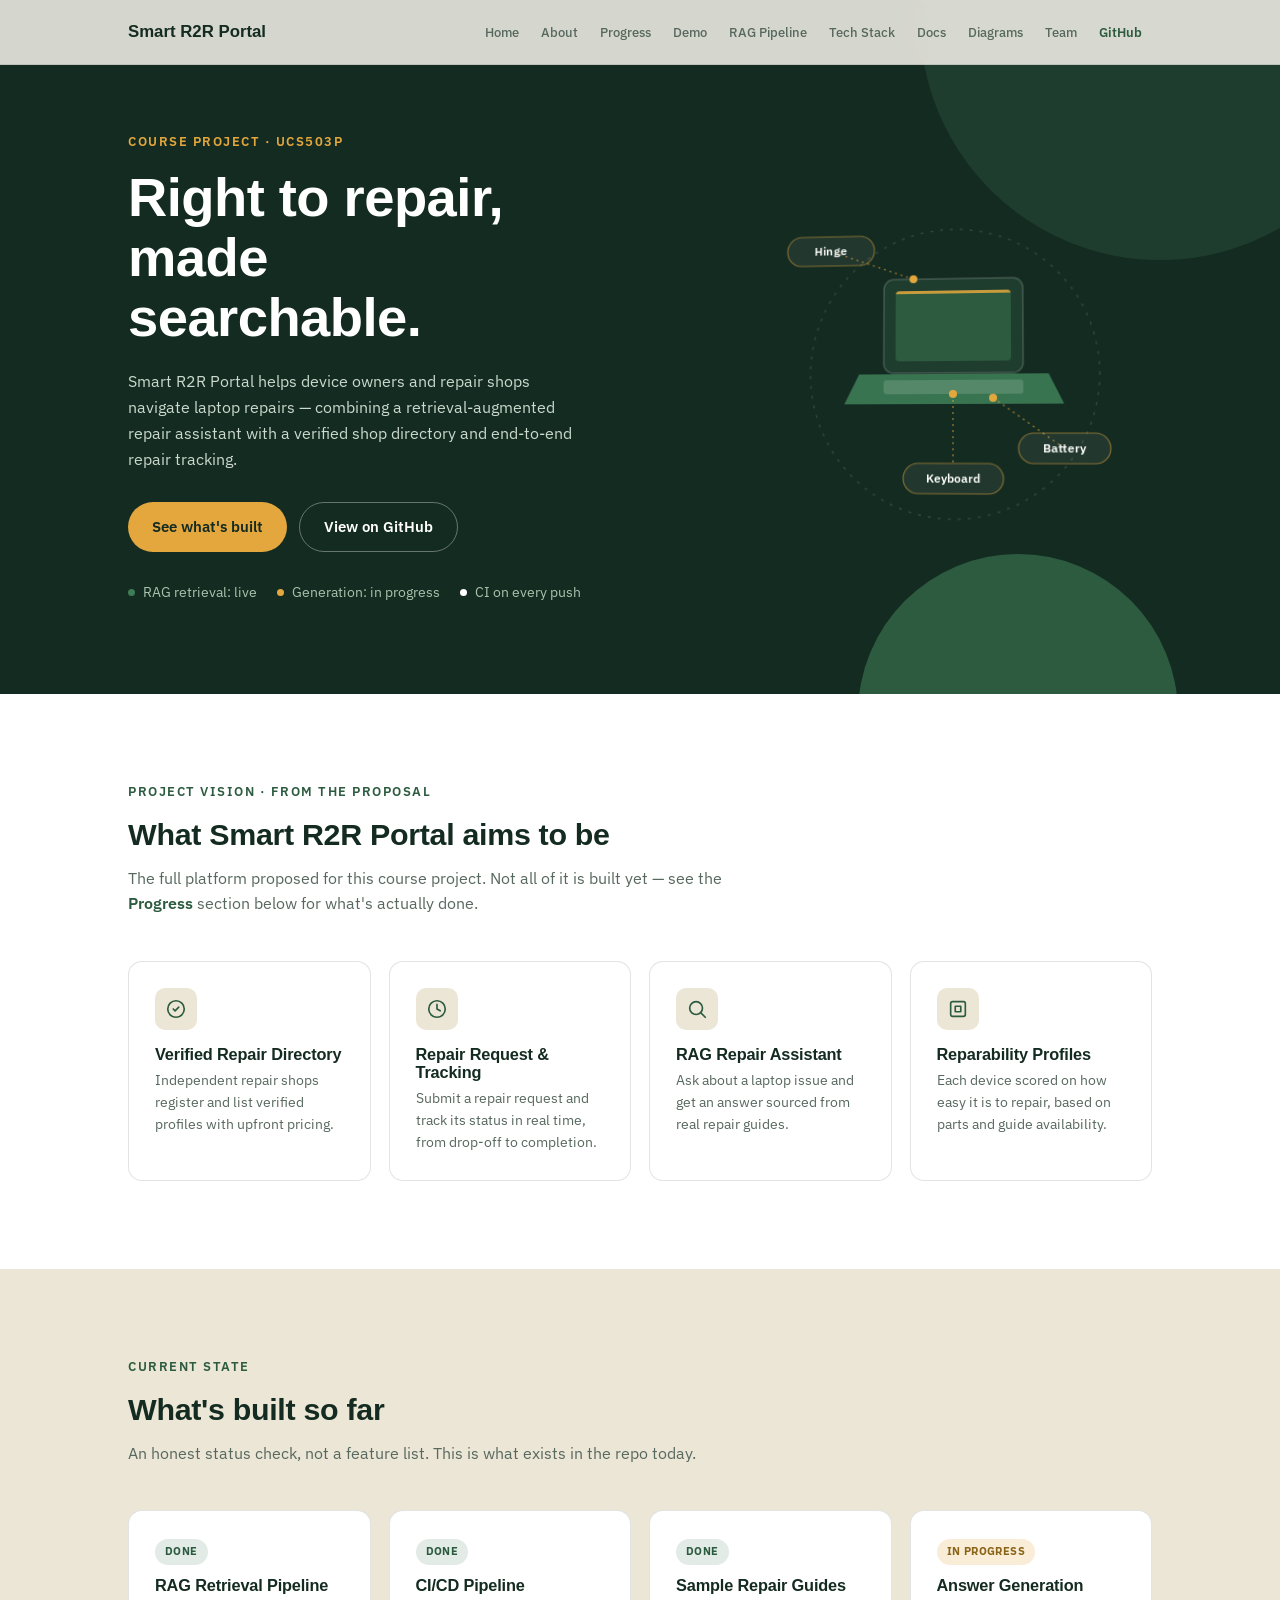
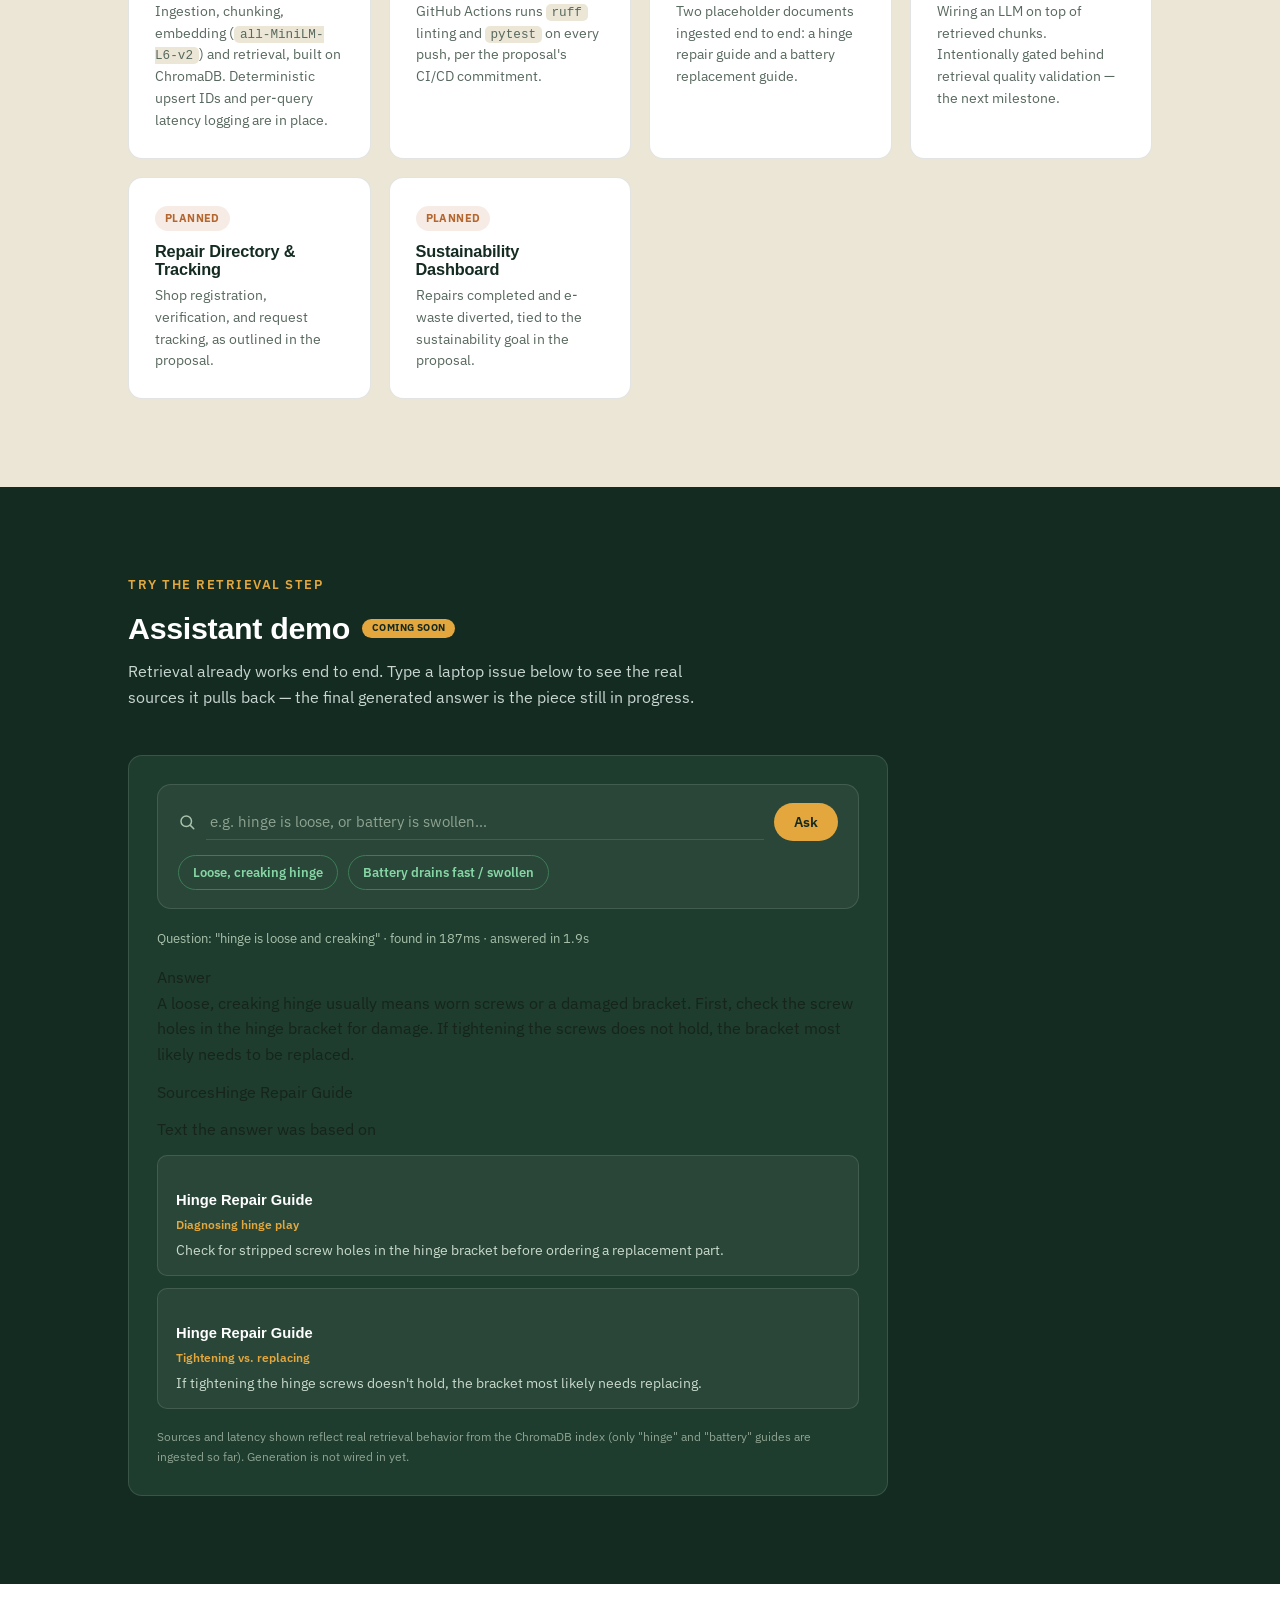
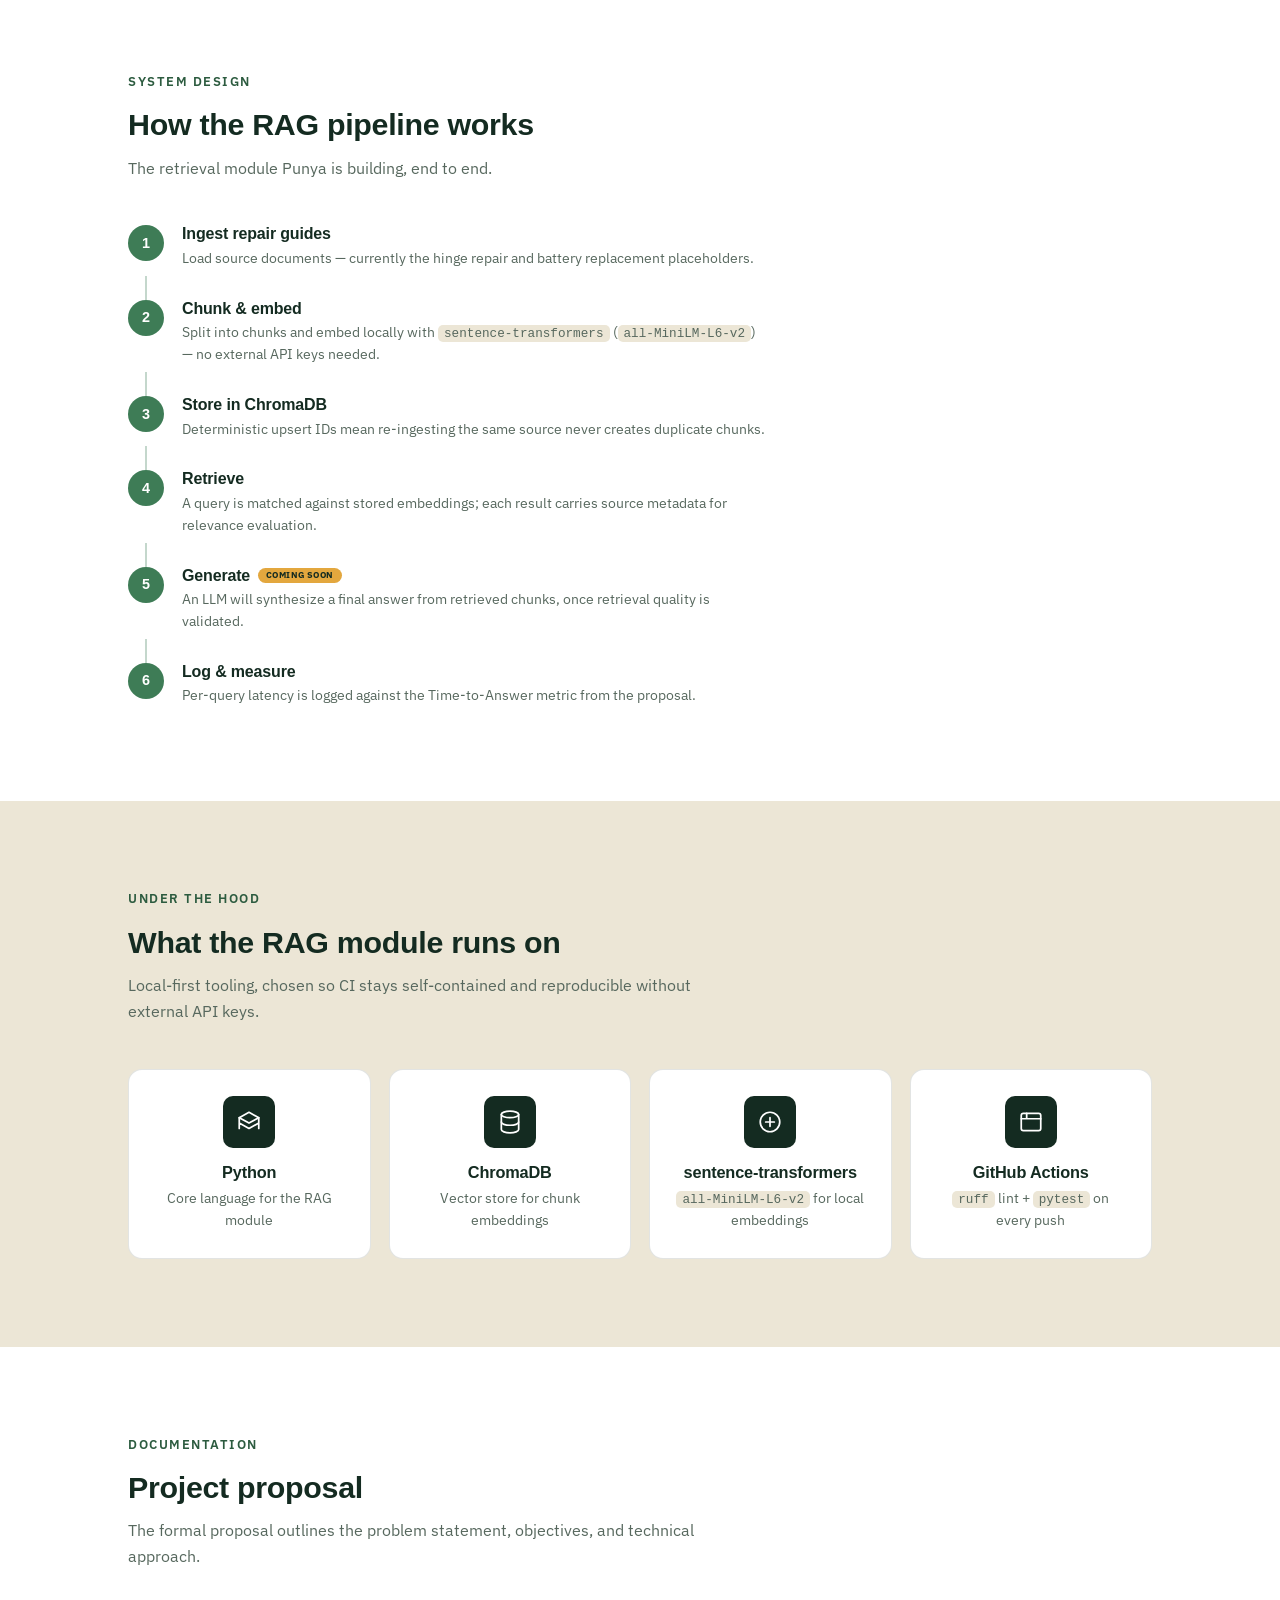
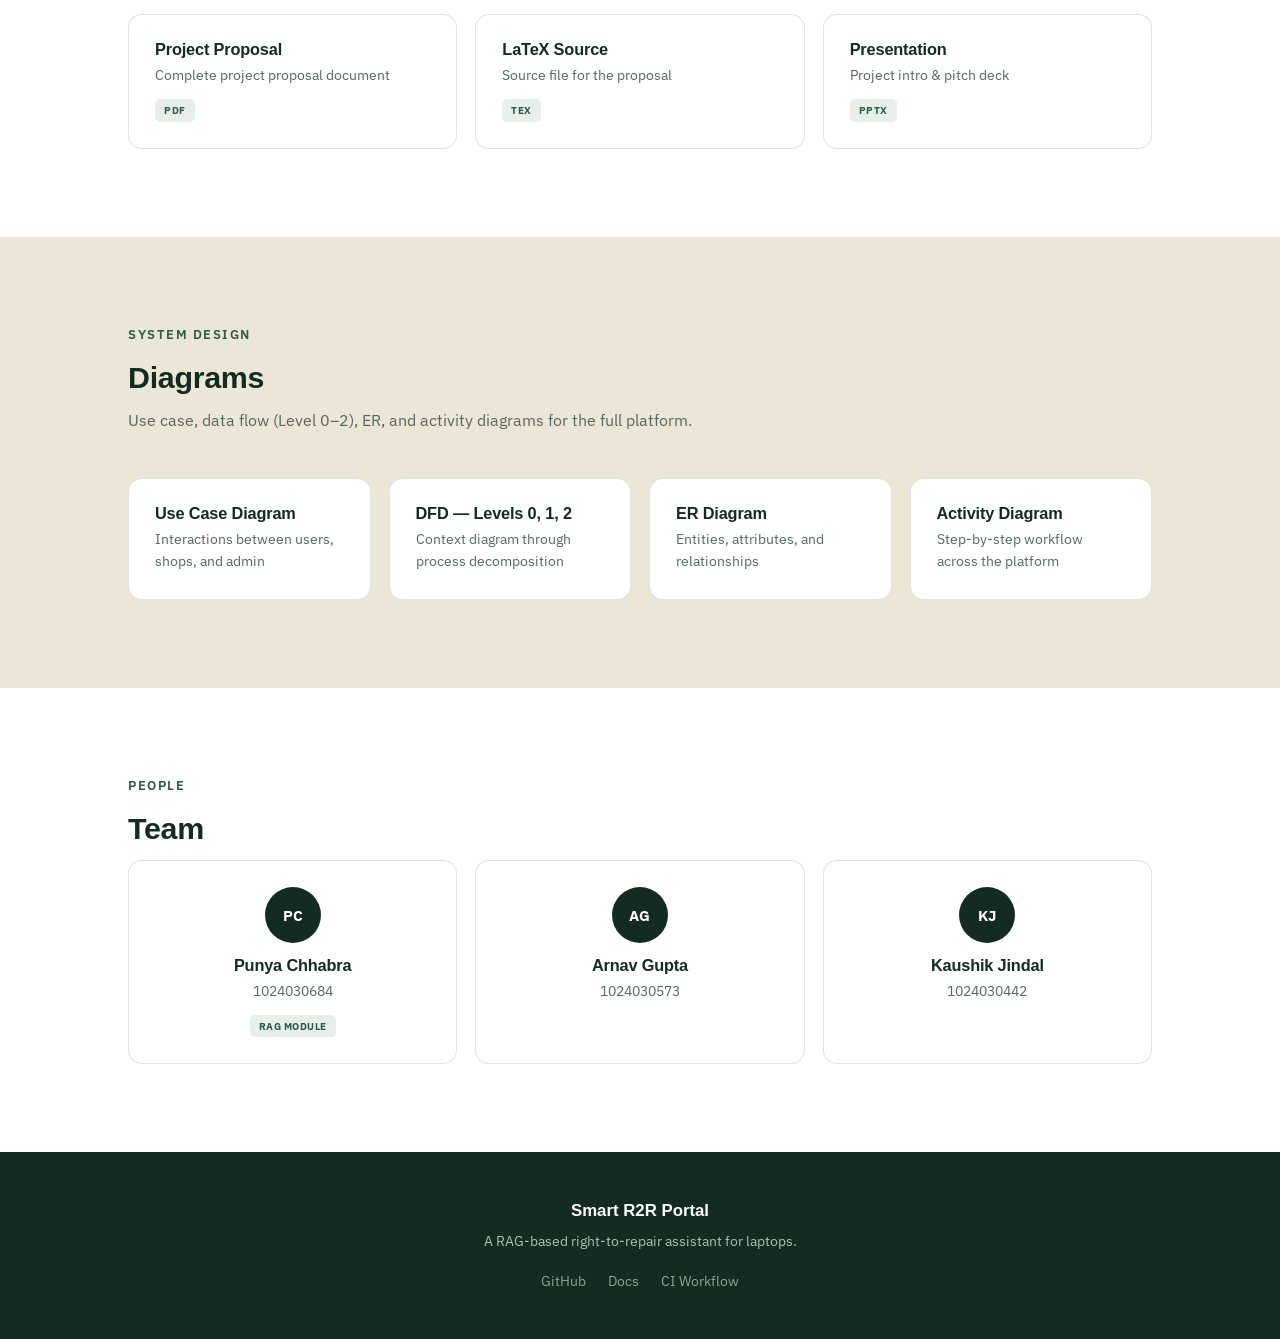
==== commit 3e4e3244: "Refine HTML content and meta descriptions Updated meta tags and descriptions for clarity and accurac" ====
--- a/docs/index.html
+++ b/docs/index.html
@@ -3,8 +3,8 @@
 <head>
 <meta charset="UTF-8">
 <meta name="viewport" content="width=device-width, initial-scale=1.0">
-<meta name="description" content="Smart R2R Portal: a RAG-based right-to-repair assistant for laptops. Course project UCS503P.">
-<title>Smart R2R Portal | Right-to-Repair Assistant</title>
+<meta name="description" content="Smart R2R Portal — a RAG-based right-to-repair assistant for laptops. Course project UCS503P.">
+<title>Smart R2R Portal — Right-to-Repair Assistant</title>
 <link rel="preconnect" href="https://fonts.googleapis.com">
 <link rel="preconnect" href="https://fonts.gstatic.com" crossorigin>
 <link href="https://fonts.googleapis.com/css2?family=Space+Grotesk:wght@500;600;700&family=IBM+Plex+Sans:wght@400;500;600&display=swap" rel="stylesheet">
@@ -44,16 +44,17 @@
         <p class="eyebrow">Course Project &middot; UCS503P</p>
         <h1>Right to repair,<br>made<br>searchable.</h1>
         <p class="hero-sub">
-          Smart R2R Portal helps people fix their laptops. Ask a repair question and the assistant
-          answers from real repair guides, and shows you which guides it used.
+          Smart R2R Portal helps device owners and repair shops navigate laptop repairs —
+          combining a retrieval-augmented repair assistant with a verified shop directory
+          and end-to-end repair tracking.
         </p>
         <div class="hero-actions">
-          <a href="#demo" class="btn btn-primary">See the assistant</a>
+          <a href="#progress" class="btn btn-primary">See what's built</a>
           <a href="https://github.com/Pcxlit/Smart-R2R-Portal" target="_blank" rel="noopener" class="btn btn-outline">View on GitHub</a>
         </div>
         <p class="hero-trust">
-          <span><i class="dot dot-moss"></i>RAG pipeline: complete</span>
-          <span><i class="dot dot-amber"></i>Answers cite their sources</span>
+          <span><i class="dot dot-moss"></i>RAG retrieval: live</span>
+          <span><i class="dot dot-amber"></i>Generation: in progress</span>
           <span><i class="dot dot-white"></i>CI on every push</span>
         </p>
       </div>
@@ -101,14 +102,14 @@
     </div>
   </section>
 
-  <!-- ============ ABOUT ============ -->
+  <!-- ============ ABOUT (VISION) ============ -->
   <section class="section" id="about">
     <div class="container">
       <p class="eyebrow eyebrow-dark">Project vision &middot; from the proposal</p>
       <h2 class="section-title">What Smart R2R Portal aims to be</h2>
       <p class="section-desc">
-        The full platform proposed for this course project. The RAG repair assistant is finished.
-        The rest is still being built. See the <a href="#progress" style="color:var(--moss-deep); font-weight:600;">Progress</a> section for details.
+        The full platform proposed for this course project. Not all of it is built yet —
+        see the <a href="#progress" style="color:var(--moss-deep); font-weight:600;">Progress</a> section below for what's actually done.
       </p>
       <div class="grid grid-4">
         <div class="card fade-in">
@@ -123,54 +124,54 @@
             <svg viewBox="0 0 24 24" fill="none" stroke="currentColor" stroke-width="1.8" stroke-linecap="round" stroke-linejoin="round"><circle cx="12" cy="12" r="9"/><path d="M12 7v5l3.5 2"/></svg>
           </div>
           <h3>Repair Request &amp; Tracking</h3>
-          <p>Submit a repair request and track its status from drop-off to completion.</p>
+          <p>Submit a repair request and track its status in real time, from drop-off to completion.</p>
         </div>
         <div class="card fade-in">
           <div class="card-icon">
             <svg viewBox="0 0 24 24" fill="none" stroke="currentColor" stroke-width="1.8" stroke-linecap="round" stroke-linejoin="round"><circle cx="11" cy="11" r="7"/><line x1="21" y1="21" x2="16" y2="16"/></svg>
           </div>
           <h3>RAG Repair Assistant</h3>
-          <p>Ask about a laptop issue and get an answer taken from real repair guides.</p>
+          <p>Ask about a laptop issue and get an answer sourced from real repair guides.</p>
         </div>
         <div class="card fade-in">
           <div class="card-icon">
             <svg viewBox="0 0 24 24" fill="none" stroke="currentColor" stroke-width="1.8" stroke-linecap="round" stroke-linejoin="round"><rect x="4" y="4" width="16" height="16" rx="2"/><path d="M9 9h6v6H9z"/></svg>
           </div>
           <h3>Reparability Profiles</h3>
-          <p>Each device gets a score for how easy it is to repair, based on parts and guide availability.</p>
-        </div>
-      </div>
-    </div>
-  </section>
-
-  <!-- ============ PROGRESS ============ -->
+          <p>Each device scored on how easy it is to repair, based on parts and guide availability.</p>
+        </div>
+      </div>
+    </div>
+  </section>
+
+  <!-- ============ PROGRESS (WHAT'S ACTUALLY DONE) ============ -->
   <section class="section section-alt" id="progress">
     <div class="container">
       <p class="eyebrow eyebrow-dark">Current state</p>
       <h2 class="section-title">What's built so far</h2>
       <p class="section-desc">
-        A plain status check of what exists in the repo today.
+        An honest status check, not a feature list. This is what exists in the repo today.
       </p>
       <div class="grid grid-3">
         <div class="card fade-in">
           <span class="status-tag status-done">Done</span>
-          <h3>RAG Retrieval</h3>
-          <p>Ingestion, chunking, embedding with <code>all-MiniLM-L6-v2</code>, and search on ChromaDB. Re-running ingestion never creates duplicate chunks.</p>
-        </div>
-        <div class="card fade-in">
-          <span class="status-tag status-done">Done</span>
-          <h3>Answer Generation</h3>
-          <p>An LLM writes the answer from the retrieved chunks, and the answer lists the guides it came from.</p>
+          <h3>RAG Retrieval Pipeline</h3>
+          <p>Ingestion, chunking, embedding (<code>all-MiniLM-L6-v2</code>) and retrieval, built on ChromaDB. Deterministic upsert IDs and per-query latency logging are in place.</p>
         </div>
         <div class="card fade-in">
           <span class="status-tag status-done">Done</span>
           <h3>CI/CD Pipeline</h3>
-          <p>GitHub Actions runs <code>ruff</code> linting and <code>pytest</code> on every push.</p>
+          <p>GitHub Actions runs <code>ruff</code> linting and <code>pytest</code> on every push, per the proposal's CI/CD commitment.</p>
         </div>
         <div class="card fade-in">
           <span class="status-tag status-done">Done</span>
-          <h3>Query Timing</h3>
-          <p>Every query logs how long it took, so we can check the time-to-answer target from the proposal.</p>
+          <h3>Sample Repair Guides</h3>
+          <p>Two placeholder documents ingested end to end: a hinge repair guide and a battery replacement guide.</p>
+        </div>
+        <div class="card fade-in">
+          <span class="status-tag status-progress">In Progress</span>
+          <h3>Answer Generation</h3>
+          <p>Wiring an LLM on top of retrieved chunks. Intentionally gated behind retrieval quality validation — the next milestone.</p>
         </div>
         <div class="card fade-in">
           <span class="status-tag status-planned">Planned</span>
@@ -180,27 +181,27 @@
         <div class="card fade-in">
           <span class="status-tag status-planned">Planned</span>
           <h3>Sustainability Dashboard</h3>
-          <p>Repairs completed and e-waste avoided, tied to the sustainability goal in the proposal.</p>
-        </div>
-      </div>
-    </div>
-  </section>
-
-  <!-- ============ DEMO ============ -->
+          <p>Repairs completed and e-waste diverted, tied to the sustainability goal in the proposal.</p>
+        </div>
+      </div>
+    </div>
+  </section>
+
+  <!-- ============ DEMO (COMING SOON) ============ -->
   <section class="section section-dark" id="demo">
     <div class="container">
-      <p class="eyebrow">Try the assistant</p>
-      <h2 class="section-title section-title-light">Assistant demo <span class="soon-pill">Sample output</span></h2>
+      <p class="eyebrow">Try the retrieval step</p>
+      <h2 class="section-title section-title-light">Assistant demo <span class="soon-pill">Coming soon</span></h2>
       <p class="section-desc section-desc-light">
-        Ask a laptop repair question. You get a short answer, the guides it used,
-        and the exact pieces of text it found.
+        Retrieval already works end to end. Type a laptop issue below to see the real sources it pulls back —
+        the final generated answer is the piece still in progress.
       </p>
 
       <div class="demo-card">
         <div class="demo-search">
           <form id="demoForm" autocomplete="off" class="demo-form">
             <svg class="demo-search-icon" viewBox="0 0 24 24" fill="none" stroke="currentColor" stroke-width="2" stroke-linecap="round"><circle cx="11" cy="11" r="7"/><line x1="21" y1="21" x2="16.5" y2="16.5"/></svg>
-            <input id="demoInput" type="text" placeholder="e.g. my hinge is loose, or my battery is swollen">
+            <input id="demoInput" type="text" placeholder="e.g. hinge is loose, or battery is swollen…">
             <button type="submit" class="btn btn-primary btn-sm">Ask</button>
           </form>
           <div class="demo-chip-row">
@@ -209,7 +210,7 @@
           </div>
         </div>
         <div id="demoOutput" class="demo-output"></div>
-        <p class="demo-note">This page is static, so these are saved example outputs from the RAG pipeline. Only the hinge and battery guides are included in this demo. To ask your own questions, run the pipeline from the code folder in the repo.</p>
+        <p class="demo-note">Sources and latency shown reflect real retrieval behavior from the ChromaDB index (only "hinge" and "battery" guides are ingested so far). Generation is not wired in yet.</p>
       </div>
     </div>
   </section>
@@ -220,7 +221,7 @@
       <p class="eyebrow eyebrow-dark">System design</p>
       <h2 class="section-title">How the RAG pipeline works</h2>
       <p class="section-desc">
-        The RAG module, from repair guide to answer.
+        The retrieval module Punya is building, end to end.
       </p>
 
       <div class="flow-pipeline">
@@ -228,7 +229,7 @@
           <div class="flow-step-number">1</div>
           <div class="flow-step-content">
             <h3>Ingest repair guides</h3>
-            <p>Load the source documents, such as the hinge repair and battery replacement guides.</p>
+            <p>Load source documents — currently the hinge repair and battery replacement placeholders.</p>
           </div>
         </div>
         <div class="flow-connector"></div>
@@ -237,7 +238,7 @@
           <div class="flow-step-number">2</div>
           <div class="flow-step-content">
             <h3>Chunk &amp; embed</h3>
-            <p>Split each guide into small pieces and turn them into vectors with <code>sentence-transformers</code> (<code>all-MiniLM-L6-v2</code>). This runs locally, so no API key is needed.</p>
+            <p>Split into chunks and embed locally with <code>sentence-transformers</code> (<code>all-MiniLM-L6-v2</code>) — no external API keys needed.</p>
           </div>
         </div>
         <div class="flow-connector"></div>
@@ -246,7 +247,7 @@
           <div class="flow-step-number">3</div>
           <div class="flow-step-content">
             <h3>Store in ChromaDB</h3>
-            <p>Each chunk gets a fixed ID, so loading the same guide twice never creates duplicates.</p>
+            <p>Deterministic upsert IDs mean re-ingesting the same source never creates duplicate chunks.</p>
           </div>
         </div>
         <div class="flow-connector"></div>
@@ -255,7 +256,7 @@
           <div class="flow-step-number">4</div>
           <div class="flow-step-content">
             <h3>Retrieve</h3>
-            <p>The question is turned into a vector and matched against the stored chunks. Each result keeps its source information.</p>
+            <p>A query is matched against stored embeddings; each result carries source metadata for relevance evaluation.</p>
           </div>
         </div>
         <div class="flow-connector"></div>
@@ -263,8 +264,8 @@
         <div class="flow-step fade-in">
           <div class="flow-step-number">5</div>
           <div class="flow-step-content">
-            <h3>Generate</h3>
-            <p>An LLM writes the answer using the retrieved chunks, and the answer lists which guides it came from.</p>
+            <h3>Generate <span class="soon-pill soon-pill-sm">Coming soon</span></h3>
+            <p>An LLM will synthesize a final answer from retrieved chunks, once retrieval quality is validated.</p>
           </div>
         </div>
         <div class="flow-connector"></div>
@@ -273,7 +274,7 @@
           <div class="flow-step-number">6</div>
           <div class="flow-step-content">
             <h3>Log &amp; measure</h3>
-            <p>The time for each query is logged and checked against the time-to-answer goal in the proposal.</p>
+            <p>Per-query latency is logged against the Time-to-Answer metric from the proposal.</p>
           </div>
         </div>
       </div>
@@ -285,7 +286,7 @@
     <div class="container">
       <p class="eyebrow eyebrow-dark">Under the hood</p>
       <h2 class="section-title">What the RAG module runs on</h2>
-      <p class="section-desc">Mostly local tools, so tests and CI run without extra setup.</p>
+      <p class="section-desc">Local-first tooling, chosen so CI stays self-contained and reproducible without external API keys.</p>
       <div class="grid grid-4">
         <div class="card card-center fade-in">
           <div class="card-icon card-icon-lg">
@@ -324,7 +325,7 @@
     <div class="container">
       <p class="eyebrow eyebrow-dark">Documentation</p>
       <h2 class="section-title">Project proposal</h2>
-      <p class="section-desc">The proposal covers the problem, the goals, and the technical approach.</p>
+      <p class="section-desc">The formal proposal outlines the problem statement, objectives, and technical approach.</p>
       <div class="grid grid-3">
         <a href="https://github.com/Pcxlit/Smart-R2R-Portal/blob/main/project_proposal/Repair_Flow.pdf" target="_blank" rel="noopener" class="card card-link fade-in">
           <h3>Project Proposal</h3>
@@ -338,7 +339,7 @@
         </a>
         <a href="https://github.com/Pcxlit/Smart-R2R-Portal/blob/main/docs/SmartR2R_GuideAndReparabilityPortal.pptx" target="_blank" rel="noopener" class="card card-link fade-in">
           <h3>Presentation</h3>
-          <p>Project intro and pitch deck</p>
+          <p>Project intro &amp; pitch deck</p>
           <span class="tag">PPTX</span>
         </a>
       </div>
@@ -350,15 +351,15 @@
     <div class="container">
       <p class="eyebrow eyebrow-dark">System design</p>
       <h2 class="section-title">Diagrams</h2>
-      <p class="section-desc">Use case, data flow (Levels 0 to 2), ER, and activity diagrams for the full platform.</p>
+      <p class="section-desc">Use case, data flow (Level 0–2), ER, and activity diagrams for the full platform.</p>
       <div class="grid grid-3">
         <a href="https://github.com/Pcxlit/Smart-R2R-Portal/blob/main/docs/RepairFlow_UseCase_Diagram.pdf" target="_blank" rel="noopener" class="card card-link fade-in">
           <h3>Use Case Diagram</h3>
-          <p>How users, shops, and admins interact with the system</p>
+          <p>Interactions between users, shops, and admin</p>
         </a>
         <a href="https://github.com/Pcxlit/Smart-R2R-Portal/blob/main/docs/RepairFlow_DFD_Diagrams_lvl_0,1,2.pdf" target="_blank" rel="noopener" class="card card-link fade-in">
-          <h3>DFD: Levels 0, 1, 2</h3>
-          <p>From the big picture down to each process</p>
+          <h3>DFD — Levels 0, 1, 2</h3>
+          <p>Context diagram through process decomposition</p>
         </a>
         <a href="https://github.com/Pcxlit/Smart-R2R-Portal/blob/main/docs/RepairFlow_ER_Diagram.pdf" target="_blank" rel="noopener" class="card card-link fade-in">
           <h3>ER Diagram</h3>
--- a/docs/style.css
+++ b/docs/style.css
@@ -1,286 +1,280 @@
 :root {
-  --black: #0A0C09;
-  --black-soft: #0F110C;
-  --panel: #14170F;
-  --panel-raised: #191C13;
-  --lime: #C6F135;
-  --lime-dim: #8FA83A;
-  --lime-deep: #5C7024;
-  --paper: #EDEFE4;
-  --ink: #EDEFE4;
-  --ink-soft: #9BA391;
-  --ink-faint: #6E7566;
-  --line: rgba(198, 241, 53, 0.14);
-  --line-soft: rgba(237, 239, 228, 0.09);
-  --amber-warn: #E3A73E;
-  --rust-warn: #C97A4A;
-
-  --font-head: 'Archivo', sans-serif;
+  --forest: #142B21;
+  --forest-soft: #1E3D2E;
+  --moss: #3E7C56;
+  --moss-deep: #2C5B3F;
+  --amber: #E3A73E;
+  --rust: #B5652E;
+  --paper: #F6F3EA;
+  --paper-dim: #ECE6D6;
+  --white: #FFFFFF;
+  --ink: #16241C;
+  --ink-soft: #57685E;
+  --line: rgba(22, 36, 28, 0.12);
+  --line-dark: rgba(255, 255, 255, 0.12);
+
+  --font-head: 'Space Grotesk', sans-serif;
   --font-body: 'IBM Plex Sans', sans-serif;
-  --font-mono: 'IBM Plex Mono', monospace;
-  --radius: 4px;
+  --radius: 14px;
+  --shadow: 0 20px 44px -24px rgba(20, 43, 33, 0.35);
 }
 
 * { box-sizing: border-box; }
-html { scroll-behavior: smooth; scroll-padding-top: 84px; }
+html { scroll-behavior: smooth; scroll-padding-top: 76px; }
 
 body {
   margin: 0;
   font-family: var(--font-body);
-  background: var(--black);
+  background: var(--white);
   color: var(--ink);
   line-height: 1.6;
   -webkit-font-smoothing: antialiased;
 }
 
 a { color: inherit; text-decoration: none; }
-h1, h2, h3 { font-family: var(--font-head); color: var(--paper); margin: 0; line-height: 1.12; }
+h1, h2, h3 { font-family: var(--font-head); color: var(--forest); margin: 0; line-height: 1.1; letter-spacing: -0.01em; }
 p { margin: 0; }
-code {
-  background: var(--panel-raised); color: var(--lime);
-  padding: 1px 6px; border-radius: 3px; font-family: var(--font-mono); font-size: 0.85em;
-}
+code { background: var(--paper-dim); padding: 1px 6px; border-radius: 5px; font-size: 0.9em; }
+
+.container { max-width: 1080px; margin: 0 auto; padding: 0 28px; }
 
 @media (prefers-reduced-motion: reduce) {
   *, *::before, *::after { animation-duration: .001ms !important; transition-duration: .001ms !important; }
 }
-:focus-visible { outline: 2px solid var(--lime); outline-offset: 3px; }
-
-.container-pad { padding: 0 64px; }
-
-/* ============== Top bar ============== */
-.topbar {
-  position: sticky; top: 0; z-index: 100; height: 68px;
-  display: flex; align-items: center; justify-content: space-between;
-  padding: 0 64px; background: rgba(10,12,9,0.9); backdrop-filter: blur(10px);
-  border-bottom: 1px solid var(--line-soft);
-}
-.brand { display: flex; align-items: center; gap: 10px; }
-.brand-mark {
-  font-family: var(--font-mono); font-weight: 600; font-size: 0.7rem; color: var(--black);
-  background: var(--lime); padding: 4px 7px; border-radius: 3px;
-}
-.brand-name { font-family: var(--font-head); font-weight: 700; font-size: 0.96rem; color: var(--paper); }
-
-.topnav { display: flex; align-items: center; gap: 2px; }
-.topnav-link {
-  font-size: 0.84rem; font-weight: 500; color: var(--ink-soft); padding: 8px 12px; border-radius: var(--radius);
-}
-.topnav-link:hover { color: var(--paper); }
-.topnav-cta { color: var(--lime); font-weight: 600; }
-
-.menu-toggle {
-  display: none; width: 36px; height: 36px; background: transparent; border: none;
-  flex-direction: column; align-items: center; justify-content: center; gap: 4px; cursor: pointer;
-}
-.menu-toggle span { width: 18px; height: 1.5px; background: var(--paper); }
+:focus-visible { outline: 2px solid var(--moss); outline-offset: 3px; }
+
+/* ============== Navbar ============== */
+.navbar {
+  position: fixed; top: 0; left: 0; right: 0; z-index: 100;
+  background: rgba(246, 243, 234, 0.86);
+  backdrop-filter: blur(10px);
+  border-bottom: 1px solid var(--line);
+}
+.nav-inner {
+  max-width: 1080px; margin: 0 auto; padding: 0 28px;
+  height: 64px; display: flex; align-items: center; justify-content: space-between;
+}
+.nav-logo { font-family: var(--font-head); font-weight: 700; font-size: 1.05rem; color: var(--forest); }
+.nav-links { display: flex; align-items: center; gap: 2px; list-style: none; margin: 0; padding: 0; flex-wrap: wrap; }
+.nav-link { font-size: 0.82rem; font-weight: 500; color: var(--ink-soft); padding: 8px 10px; border-radius: 8px; transition: .18s ease; }
+.nav-link:hover { color: var(--forest); background: var(--paper-dim); }
+.nav-link-ext { color: var(--moss-deep); font-weight: 600; }
+
+.nav-toggle { display: none; flex-direction: column; gap: 4px; background: none; border: none; cursor: pointer; padding: 8px; }
+.nav-toggle span { width: 18px; height: 1.5px; background: var(--forest); }
 
 /* ============== Buttons ============== */
 .btn {
-  display: inline-flex; align-items: center; justify-content: center; gap: 6px;
-  padding: 12px 22px; font-family: var(--font-body); font-weight: 600; font-size: 0.9rem;
-  border-radius: var(--radius); border: none; cursor: pointer; transition: .15s ease; white-space: nowrap;
-  clip-path: polygon(0 0, 100% 0, 100% calc(100% - 9px), calc(100% - 9px) 100%, 0 100%);
-}
-.btn-sm { padding: 10px 18px; font-size: 0.84rem; }
-.btn-primary { background: var(--lime); color: var(--black); }
-.btn-primary:hover { background: #D6FF5C; }
-.btn-outline { background: transparent; color: var(--paper); border: 1.5px solid var(--line-soft); clip-path: none; }
-.btn-outline:hover { border-color: var(--lime-dim); color: var(--lime); }
-
-/* ============== Hero (diagonal split) ============== */
+  display: inline-flex; align-items: center; justify-content: center;
+  padding: 12px 24px; font-family: var(--font-body); font-weight: 600; font-size: 0.92rem;
+  border-radius: 999px; border: none; cursor: pointer; transition: .18s ease; white-space: nowrap;
+}
+.btn-sm { padding: 10px 20px; font-size: 0.86rem; }
+.btn-primary { background: var(--amber); color: var(--forest); }
+.btn-primary:hover { background: #EFBB5E; }
+.btn-outline { background: transparent; color: var(--white); border: 1.5px solid rgba(255,255,255,0.35); }
+.btn-outline:hover { background: rgba(255,255,255,0.1); border-color: rgba(255,255,255,0.6); }
+
+/* ============== Hero ============== */
 .hero {
-  display: flex; align-items: stretch; min-height: 560px; position: relative; overflow: hidden;
-}
-.hero-text {
-  flex: 0 0 52%; display: flex; flex-direction: column; justify-content: center;
-  padding: 60px 64px 60px 64px; position: relative; z-index: 2;
-}
-.course-tag { font-family: var(--font-mono); font-size: 0.76rem; color: var(--ink-faint); margin-bottom: 22px; }
-.hero h1 { font-size: clamp(2.3rem, 4vw, 3.2rem); font-weight: 800; letter-spacing: -0.01em; margin-bottom: 20px; }
-.hero-sub { font-size: 1.02rem; color: var(--ink-soft); max-width: 44ch; line-height: 1.65; margin-bottom: 30px; }
-.hero-actions { display: flex; flex-wrap: wrap; gap: 14px; }
-
-.hero-panel {
-  flex: 0 0 48%; position: relative; background: var(--black-soft);
-  clip-path: polygon(9% 0, 100% 0, 100% 100%, 0% 100%);
-  display: flex; align-items: center; justify-content: center;
-}
-.hero-panel-inner { padding: 40px; width: 100%; max-width: 380px; }
-.status-strip { display: flex; flex-direction: column; gap: 9px; margin-bottom: 26px; }
-.status-strip-row {
-  display: flex; align-items: center; gap: 9px; font-family: var(--font-mono);
-  font-size: 0.76rem; color: var(--ink-faint);
-}
-.pulse { width: 6px; height: 6px; border-radius: 50%; flex-shrink: 0; }
-.pulse-live { background: var(--lime); box-shadow: 0 0 0 3px rgba(198,241,53,0.18); }
-.pulse-mid { background: var(--amber-warn); box-shadow: 0 0 0 3px rgba(227,167,62,0.16); }
-
-.device-diagram { width: 100%; height: auto; }
-.scan-line { animation: scanMove 2.6s ease-in-out infinite; }
+  position: relative;
+  overflow: hidden;
+  background: var(--forest);
+  padding: 132px 0 90px;
+}
+.hero-glow { position: absolute; border-radius: 50%; pointer-events: none; }
+.hero-glow-a { width: 480px; height: 480px; background: var(--forest-soft); top: -220px; right: -120px; }
+.hero-glow-b { width: 320px; height: 320px; background: var(--moss-deep); bottom: -180px; right: 8%; }
+
+.hero-grid { position: relative; display: grid; grid-template-columns: 1.15fr 0.85fr; gap: 40px; align-items: center; }
+
+.eyebrow { font-size: 0.8rem; font-weight: 600; letter-spacing: 1.5px; text-transform: uppercase; color: var(--amber); margin-bottom: 16px; }
+.eyebrow-dark { color: var(--moss-deep); }
+
+.hero h1 { font-size: clamp(2.3rem, 4.6vw, 3.4rem); font-weight: 700; color: #fff; margin-bottom: 20px; }
+
+.hero-sub { font-size: 1.02rem; color: #CBD9CE; max-width: 46ch; line-height: 1.6; margin-bottom: 30px; }
+
+.hero-actions { display: flex; flex-wrap: wrap; gap: 12px; margin-bottom: 30px; }
+
+.hero-trust { display: flex; flex-wrap: wrap; gap: 20px; font-size: 0.85rem; color: #ABC2AD; }
+.hero-trust span { display: inline-flex; align-items: center; gap: 8px; }
+.dot { width: 7px; height: 7px; border-radius: 50%; display: inline-block; }
+.dot-moss { background: var(--moss); }
+.dot-amber { background: var(--amber); }
+.dot-white { background: #fff; }
+
+/* --- Device diagnostic diagram (hero visual) --- */
+.hero-visual { display: flex; align-items: center; justify-content: center; min-height: 320px; perspective: 1000px; }
+.device-diagram { width: 100%; max-width: 360px; height: auto; transition: transform .15s ease-out; transform: rotateX(4deg) rotateY(-6deg); }
+
+.diagram-ring { fill: none; stroke: rgba(255,255,255,0.12); stroke-width: 1.5; stroke-dasharray: 3 7; }
+
+.laptop-screen { fill: var(--forest-soft); stroke: rgba(255,255,255,0.18); stroke-width: 1.5; }
+.laptop-screen-inner { fill: var(--moss-deep); }
+.laptop-base { fill: var(--moss); opacity: 0.9; }
+.laptop-keys { fill: rgba(255,255,255,0.14); }
+
+.scan-line { fill: var(--amber); opacity: 0.85; animation: scanMove 2.6s ease-in-out infinite; }
 @keyframes scanMove {
-  0%   { transform: translateY(0); opacity: 0.25; }
-  50%  { transform: translateY(64px); opacity: 0.95; }
-  100% { transform: translateY(0); opacity: 0.25; }
-}
+  0%   { transform: translateY(0); opacity: 0.2; }
+  50%  { transform: translateY(64px); opacity: 0.9; }
+  100% { transform: translateY(0); opacity: 0.2; }
+}
+
+.callout-line { stroke: rgba(227,167,62,0.55); stroke-width: 1.5; stroke-dasharray: 2 4; }
+.callout-dot { fill: var(--amber); }
+.callout-chip { fill: rgba(255,255,255,0.06); stroke: rgba(227,167,62,0.5); stroke-width: 1.2; }
+.callout-text { fill: #fff; font-family: var(--font-body); font-size: 12px; font-weight: 600; }
 
 /* ============== Sections ============== */
-.section { padding: 76px 64px; }
-.section-dark { background: var(--black-soft); }
-.section-head { max-width: 62ch; margin-bottom: 40px; }
-.section-head h2 { font-size: 1.7rem; font-weight: 700; margin-bottom: 12px; display: flex; align-items: center; gap: 12px; flex-wrap: wrap; }
-.section-head p { font-size: 0.96rem; color: var(--ink-soft); line-height: 1.65; }
-.section-head a { color: var(--lime); font-weight: 600; }
-.section-head a:hover { text-decoration: underline; }
-
+.section { padding: 88px 0; }
+.section-alt { background: var(--paper-dim); }
+.section-dark { background: var(--forest); }
+
+.section-title { font-size: 1.9rem; font-weight: 700; margin-bottom: 14px; display: flex; align-items: center; gap: 12px; flex-wrap: wrap; }
+.section-title-light { color: #fff; }
+.section-desc { font-size: 0.98rem; color: var(--ink-soft); max-width: 60ch; line-height: 1.65; margin-bottom: 44px; }
+.section-desc-light { color: #C9D6D2; }
+
+/* ============== "Coming soon" pill ============== */
 .soon-pill {
-  display: inline-block; font-family: var(--font-mono); font-size: 0.62rem; font-weight: 600;
-  color: var(--black); background: var(--lime); padding: 3px 9px; border-radius: 3px; vertical-align: middle;
-}
-.soon-pill-sm { font-size: 0.58rem; padding: 2px 7px; margin-left: 8px; }
-
-/* ============== About: split list ============== */
-.split-list { display: grid; grid-template-columns: repeat(2, 1fr); gap: 1px; background: var(--line-soft); border: 1px solid var(--line-soft); }
-.split-list-item { background: var(--black); padding: 26px 28px; }
-.split-list-item h3 { font-size: 1.02rem; font-weight: 600; margin-bottom: 8px; }
-.split-list-item p { font-size: 0.88rem; color: var(--ink-soft); line-height: 1.6; }
-
-/* ============== Progress: terminal log ============== */
-.log {
-  font-family: var(--font-mono); background: var(--panel); border: 1px solid var(--line-soft);
-  border-radius: var(--radius); padding: 10px 0; max-width: 800px;
-}
-.log-line {
-  display: flex; gap: 16px; padding: 13px 22px; align-items: baseline; border-bottom: 1px solid var(--line-soft);
-}
-.log-line:last-child { border-bottom: none; }
-.log-code { font-size: 0.74rem; font-weight: 600; flex-shrink: 0; width: 64px; }
-.log-code-done { color: var(--lime); }
-.log-code-progress { color: var(--amber-warn); }
-.log-code-planned { color: var(--ink-faint); }
-.log-msg { font-family: var(--font-body); font-size: 0.87rem; color: var(--ink-soft); line-height: 1.6; }
-.log-msg strong { color: var(--paper); font-weight: 600; }
+  display: inline-block; font-family: var(--font-body); font-size: 0.62rem; font-weight: 700;
+  letter-spacing: .4px; text-transform: uppercase; color: var(--forest); background: var(--amber);
+  padding: 4px 10px; border-radius: 999px; vertical-align: middle;
+}
+.soon-pill-sm { font-size: 0.58rem; padding: 2px 8px; margin-left: 8px; }
+
+/* ============== Status tags ============== */
+.status-tag {
+  display: inline-block; margin-bottom: 12px; font-size: 0.68rem; font-weight: 700; letter-spacing: .4px;
+  text-transform: uppercase; padding: 4px 10px; border-radius: 999px;
+}
+.status-done { background: rgba(62,124,86,0.15); color: var(--moss-deep); }
+.status-progress { background: rgba(227,167,62,0.2); color: #8A6417; }
+.status-planned { background: rgba(181,101,46,0.12); color: var(--rust); }
+
+/* ============== Grid & cards ============== */
+.grid { display: grid; gap: 18px; }
+.grid-4 { grid-template-columns: repeat(auto-fit, minmax(210px, 1fr)); }
+.grid-3 { grid-template-columns: repeat(auto-fit, minmax(240px, 1fr)); }
+
+.card {
+  background: var(--white); border: 1px solid var(--line); border-radius: var(--radius);
+  padding: 26px; transition: transform .2s ease, box-shadow .2s ease, border-color .2s ease;
+}
+.card-icon {
+  width: 42px; height: 42px; display: flex; align-items: center; justify-content: center;
+  background: var(--paper-dim); border-radius: 10px; margin-bottom: 16px; color: var(--moss-deep);
+}
+.card-icon svg { width: 22px; height: 22px; }
+.card-icon-lg { width: 52px; height: 52px; margin: 0 auto 16px; background: var(--forest); color: #fff; }
+.card-icon-lg svg { width: 26px; height: 26px; }
+
+.card h3 { font-size: 1.02rem; font-weight: 600; margin-bottom: 6px; }
+.card p { font-size: 0.88rem; color: var(--ink-soft); line-height: 1.55; }
+
+.card-link:hover { border-color: var(--moss); transform: translateY(-3px); box-shadow: var(--shadow); }
+.card-center { text-align: center; }
+
+.tag {
+  display: inline-block; margin-top: 12px; font-size: 0.65rem; font-weight: 700; letter-spacing: .5px;
+  text-transform: uppercase; padding: 3px 9px; border-radius: 5px; background: rgba(62,124,86,0.12); color: var(--moss-deep);
+}
+
+.avatar {
+  width: 56px; height: 56px; border-radius: 50%; background: var(--forest); color: #fff;
+  display: flex; align-items: center; justify-content: center; font-weight: 700; font-size: 0.95rem;
+  margin: 0 auto 14px;
+}
 
 /* ============== Demo ============== */
 .demo-card {
-  background: var(--panel); border: 1px solid var(--line-soft); border-radius: var(--radius);
-  padding: 26px; max-width: 720px;
-}
-.demo-form { display: flex; gap: 10px; align-items: center; margin-bottom: 16px; }
-.demo-prompt { font-family: var(--font-mono); color: var(--lime); font-size: 1rem; flex-shrink: 0; }
+  background: var(--forest-soft); border: 1px solid var(--line-dark); border-radius: var(--radius);
+  padding: 28px; max-width: 760px;
+}
+.demo-search {
+  display: flex; flex-direction: column; gap: 14px; background: rgba(255,255,255,0.05);
+  border: 1px solid var(--line-dark); border-radius: 14px; padding: 18px 20px;
+}
+.demo-form { display: flex; gap: 10px; align-items: center; }
+.demo-search-icon { width: 18px; height: 18px; color: #A9C2AC; flex-shrink: 0; }
 .demo-form input {
-  flex: 1; background: transparent; border: none; border-bottom: 1.5px solid var(--line-soft);
-  outline: none; color: var(--paper); font-family: var(--font-mono); font-size: 0.92rem; padding: 8px 2px; min-width: 0;
-}
-.demo-form input:focus { border-bottom-color: var(--lime-dim); }
-.demo-form input::placeholder { color: var(--ink-faint); }
+  flex: 1; background: transparent; border: none; border-bottom: 1.5px solid var(--line-dark);
+  outline: none; color: #fff; font-family: var(--font-body); font-size: 0.95rem; padding: 8px 4px; min-width: 0;
+}
+.demo-form input::placeholder { color: #8FA391; }
 .demo-chip-row { display: flex; flex-wrap: wrap; gap: 10px; }
 .demo-chip {
-  font-family: var(--font-body); font-weight: 600; font-size: 0.8rem; padding: 7px 13px;
-  border-radius: var(--radius); border: 1.5px solid var(--line-soft); background: transparent; color: var(--ink-soft);
-  cursor: pointer; transition: .15s ease;
-}
-.demo-chip:hover { border-color: var(--lime-dim); color: var(--lime); }
+  font-family: var(--font-body); font-weight: 600; font-size: 0.82rem; padding: 8px 14px;
+  border-radius: 999px; border: 1.5px solid var(--moss); background: transparent; color: #86D6A5;
+  cursor: pointer; transition: .18s ease;
+}
+.demo-chip:hover { background: var(--moss); color: #fff; }
 
 .demo-output { margin-top: 20px; display: flex; flex-direction: column; gap: 12px; }
-.demo-meta { font-family: var(--font-mono); font-size: 0.78rem; color: var(--ink-faint); margin-bottom: 2px; }
+.demo-meta { font-size: 0.8rem; color: #A9C2AC; margin-bottom: 4px; }
 .demo-source {
-  background: var(--panel-raised); border: 1px solid var(--line-soft); border-radius: var(--radius);
+  background: rgba(255,255,255,0.05); border: 1px solid var(--line-dark); border-radius: 10px;
   padding: 14px 18px;
 }
-.demo-source h4 { font-family: var(--font-mono); font-size: 0.86rem; font-weight: 600; color: var(--paper); margin-bottom: 2px; }
-.demo-source .section-label { font-family: var(--font-mono); font-size: 0.72rem; color: var(--lime); font-weight: 600; margin-bottom: 6px; display: block; }
-.demo-source p { font-size: 0.85rem; color: var(--ink-soft); line-height: 1.55; }
+.demo-source h4 { font-family: var(--font-head); font-size: 0.92rem; font-weight: 600; color: #fff; margin-bottom: 2px; }
+.demo-source .section-label { font-size: 0.76rem; color: var(--amber); font-weight: 600; margin-bottom: 6px; display: block; }
+.demo-source p { font-size: 0.85rem; color: #C9DACB; line-height: 1.5; }
 
 .demo-generated {
-  margin-top: 4px; border: 1px dashed var(--lime-deep); border-radius: var(--radius); padding: 14px 18px;
-  display: flex; align-items: center; gap: 12px; background: rgba(198,241,53,0.05);
-}
-.demo-generated p { font-size: 0.85rem; color: var(--ink-soft); }
-
-.demo-empty { color: var(--ink-faint); font-size: 0.88rem; padding: 4px; }
-.demo-note { margin-top: 18px; font-size: 0.76rem; color: var(--ink-faint); }
-
-/* ============== Pipeline: horizontal stepper ============== */
-.stepper {
-  display: grid; grid-template-columns: repeat(6, 1fr); gap: 20px; position: relative;
-}
-.stepper-track {
-  grid-column: 1 / -1; position: absolute; top: 5px; left: 5%; right: 5%; height: 1px; background: var(--line-soft);
-}
-.stepper-item { position: relative; padding-top: 26px; }
-.stepper-dot {
-  position: absolute; top: 0; left: 0; width: 11px; height: 11px; border-radius: 50%;
-  background: var(--lime); box-shadow: 0 0 0 3px var(--black-soft);
-}
-.stepper-dot-pending { background: var(--amber-warn); }
-.stepper-item h3 { font-size: 0.92rem; font-weight: 600; margin-bottom: 6px; display: flex; align-items: center; flex-wrap: wrap; }
-.stepper-item p { font-size: 0.8rem; color: var(--ink-soft); line-height: 1.55; }
-
-/* ============== Tech stack: badge row ============== */
-.badge-row { display: flex; flex-wrap: wrap; gap: 12px; }
-.badge {
-  font-size: 0.85rem; color: var(--ink-soft); background: var(--panel); border: 1px solid var(--line-soft);
-  border-radius: 999px; padding: 10px 18px;
-}
-.badge strong { color: var(--lime); font-weight: 600; }
-
-/* ============== Resources grid ============== */
-.resource-grid { display: grid; grid-template-columns: repeat(3, 1fr); gap: 1px; background: var(--line-soft); border: 1px solid var(--line-soft); }
-.resource {
-  background: var(--black-soft); padding: 22px 24px; display: flex; flex-direction: column; gap: 10px;
-  transition: background .15s ease;
-}
-.resource:hover { background: var(--panel-raised); }
-.resource-ext {
-  font-family: var(--font-mono); font-size: 0.68rem; font-weight: 600; color: var(--lime);
-  background: var(--panel-raised); border-radius: 3px; padding: 3px 8px; align-self: flex-start;
-}
-.resource-name { font-size: 0.92rem; font-weight: 600; color: var(--paper); }
-
-/* ============== Team ============== */
-.team-line { display: flex; flex-wrap: wrap; align-items: baseline; gap: 10px; font-size: 0.92rem; color: var(--ink-soft); }
-.team-entry strong { color: var(--paper); font-weight: 600; }
-.team-sep { color: var(--ink-faint); }
+  margin-top: 6px; border: 1.5px dashed rgba(227,167,62,0.5); border-radius: 10px; padding: 16px 18px;
+  display: flex; align-items: center; gap: 12px; background: rgba(227,167,62,0.06);
+}
+.demo-generated p { font-size: 0.85rem; color: #E8D2A0; }
+
+.demo-empty { color: #A9C2AC; font-size: 0.9rem; padding: 4px; }
+.demo-note { margin-top: 18px; font-size: 0.78rem; color: #8FA391; }
+
+/* ============== Pipeline ============== */
+.flow-pipeline { max-width: 640px; }
+.flow-step { display: flex; gap: 18px; align-items: flex-start; }
+.flow-step-number {
+  flex-shrink: 0; width: 36px; height: 36px; border-radius: 50%; background: var(--moss); color: #fff;
+  display: flex; align-items: center; justify-content: center; font-family: var(--font-head); font-weight: 700; font-size: 0.9rem;
+}
+.flow-step-content { flex: 1; padding-bottom: 6px; }
+.flow-step-content h3 { font-size: 1rem; font-weight: 600; margin-bottom: 5px; display: flex; align-items: center; }
+.flow-step-content p { font-size: 0.88rem; color: var(--ink-soft); line-height: 1.55; }
+.flow-connector { width: 1.5px; height: 24px; margin-left: 17px; background: var(--moss); opacity: 0.3; }
 
 /* ============== Footer ============== */
-.footer { padding: 46px 64px 60px; border-top: 1px solid var(--line-soft); }
-.footer-logo { font-family: var(--font-head); font-size: 1rem; font-weight: 700; color: var(--paper); }
-.footer-text { font-size: 0.84rem; color: var(--ink-soft); margin: 6px 0 16px; }
-.footer-links { display: flex; gap: 20px; flex-wrap: wrap; }
-.footer-links a { font-size: 0.84rem; color: var(--ink-faint); transition: .15s ease; }
-.footer-links a:hover { color: var(--lime); }
+.footer { background: var(--forest); padding: 46px 0; text-align: center; }
+.footer-logo { font-family: var(--font-head); font-size: 1.05rem; font-weight: 700; color: #fff; }
+.footer-text { font-size: 0.85rem; color: #ABC2AD; margin: 6px 0 18px; }
+.footer-links { display: flex; gap: 22px; justify-content: center; flex-wrap: wrap; }
+.footer-links a { font-size: 0.85rem; color: #8FA391; transition: .18s ease; }
+.footer-links a:hover { color: #fff; }
 
 /* ============== Fade-in ============== */
-.fade-in { opacity: 0; transform: translateY(10px); transition: opacity .5s ease, transform .5s ease; }
+.fade-in { opacity: 0; transform: translateY(16px); transition: opacity .5s ease, transform .5s ease; }
 .fade-in.visible { opacity: 1; transform: translateY(0); }
 
 /* ============== Responsive ============== */
-@media (max-width: 1080px) {
-  .stepper { grid-template-columns: repeat(3, 1fr); row-gap: 34px; }
-  .stepper-track { display: none; }
-}
-
-@media (max-width: 900px) {
-  .topbar, .section, .footer { padding-left: 28px; padding-right: 28px; }
-  .topnav { display: none; }
-  .menu-toggle { display: flex; }
-  .topnav.open {
-    display: flex; flex-direction: column; position: absolute; top: 68px; left: 0; right: 0;
-    background: var(--black-soft); border-bottom: 1px solid var(--line-soft); padding: 10px 28px 18px;
+@media (max-width: 860px) {
+  .hero-grid { grid-template-columns: 1fr; }
+  .hero-visual { order: -1; min-height: 240px; }
+  .device-diagram { max-width: 280px; }
+
+  .nav-toggle { display: flex; }
+  .nav-links {
+    position: fixed; top: 0; right: -100%; width: 240px; height: 100vh;
+    background: var(--paper); flex-direction: column; align-items: flex-start; gap: 2px;
+    padding: 76px 24px 24px; border-left: 1px solid var(--line); transition: .3s ease;
+    overflow-y: auto;
   }
-  .hero { flex-direction: column; min-height: 0; }
-  .hero-text { flex: none; padding: 48px 28px 36px; }
-  .hero-panel { flex: none; clip-path: none; padding: 20px 0 40px; }
-  .split-list { grid-template-columns: 1fr; }
-  .resource-grid { grid-template-columns: repeat(2, 1fr); }
-}
-
-@media (max-width: 560px) {
-  .stepper { grid-template-columns: 1fr; }
-  .resource-grid { grid-template-columns: 1fr; }
+  .nav-links.open { right: 0; }
+  .nav-link { width: 100%; padding: 10px 12px; }
+}
+
+@media (max-width: 520px) {
   .demo-form { flex-wrap: wrap; }
   .demo-form input { width: 100%; order: 1; }
-  .demo-prompt { order: 0; }
+  .demo-search-icon { order: 0; }
   .demo-form .btn { order: 2; width: 100%; }
 }
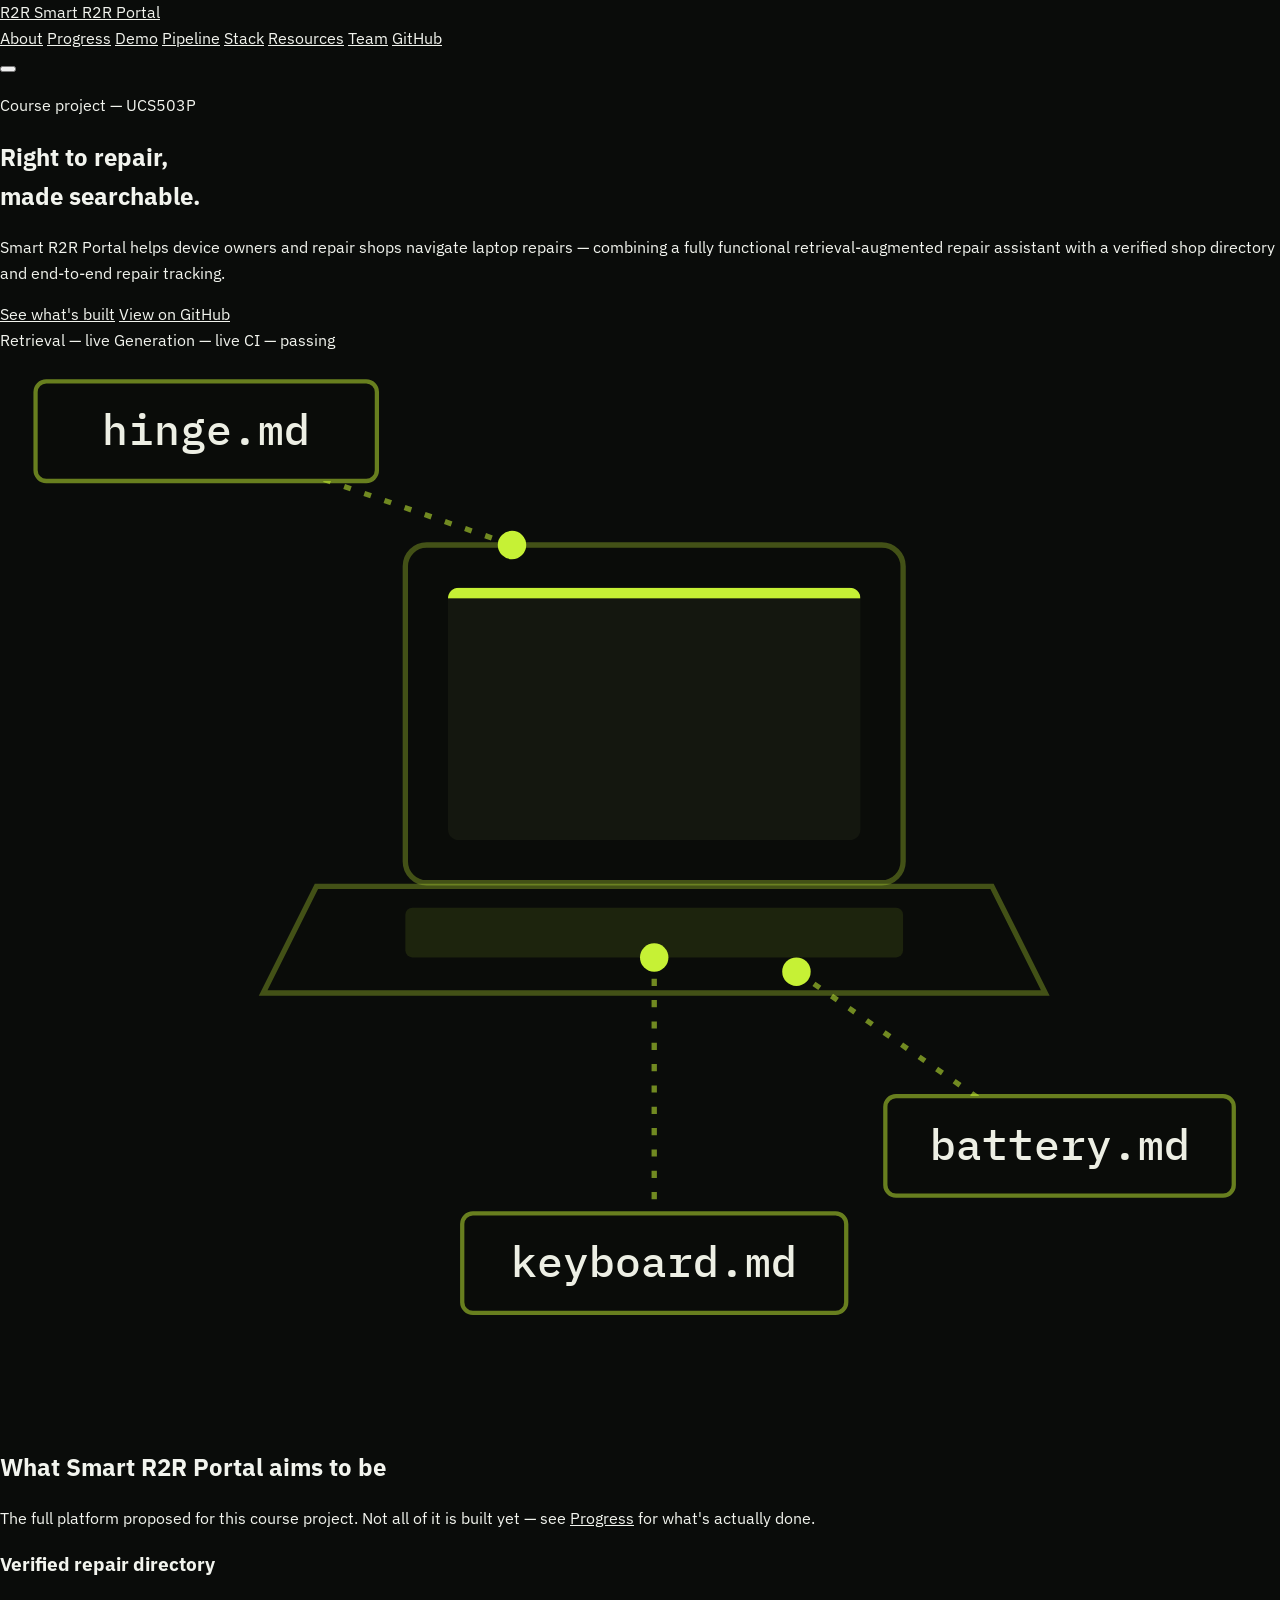
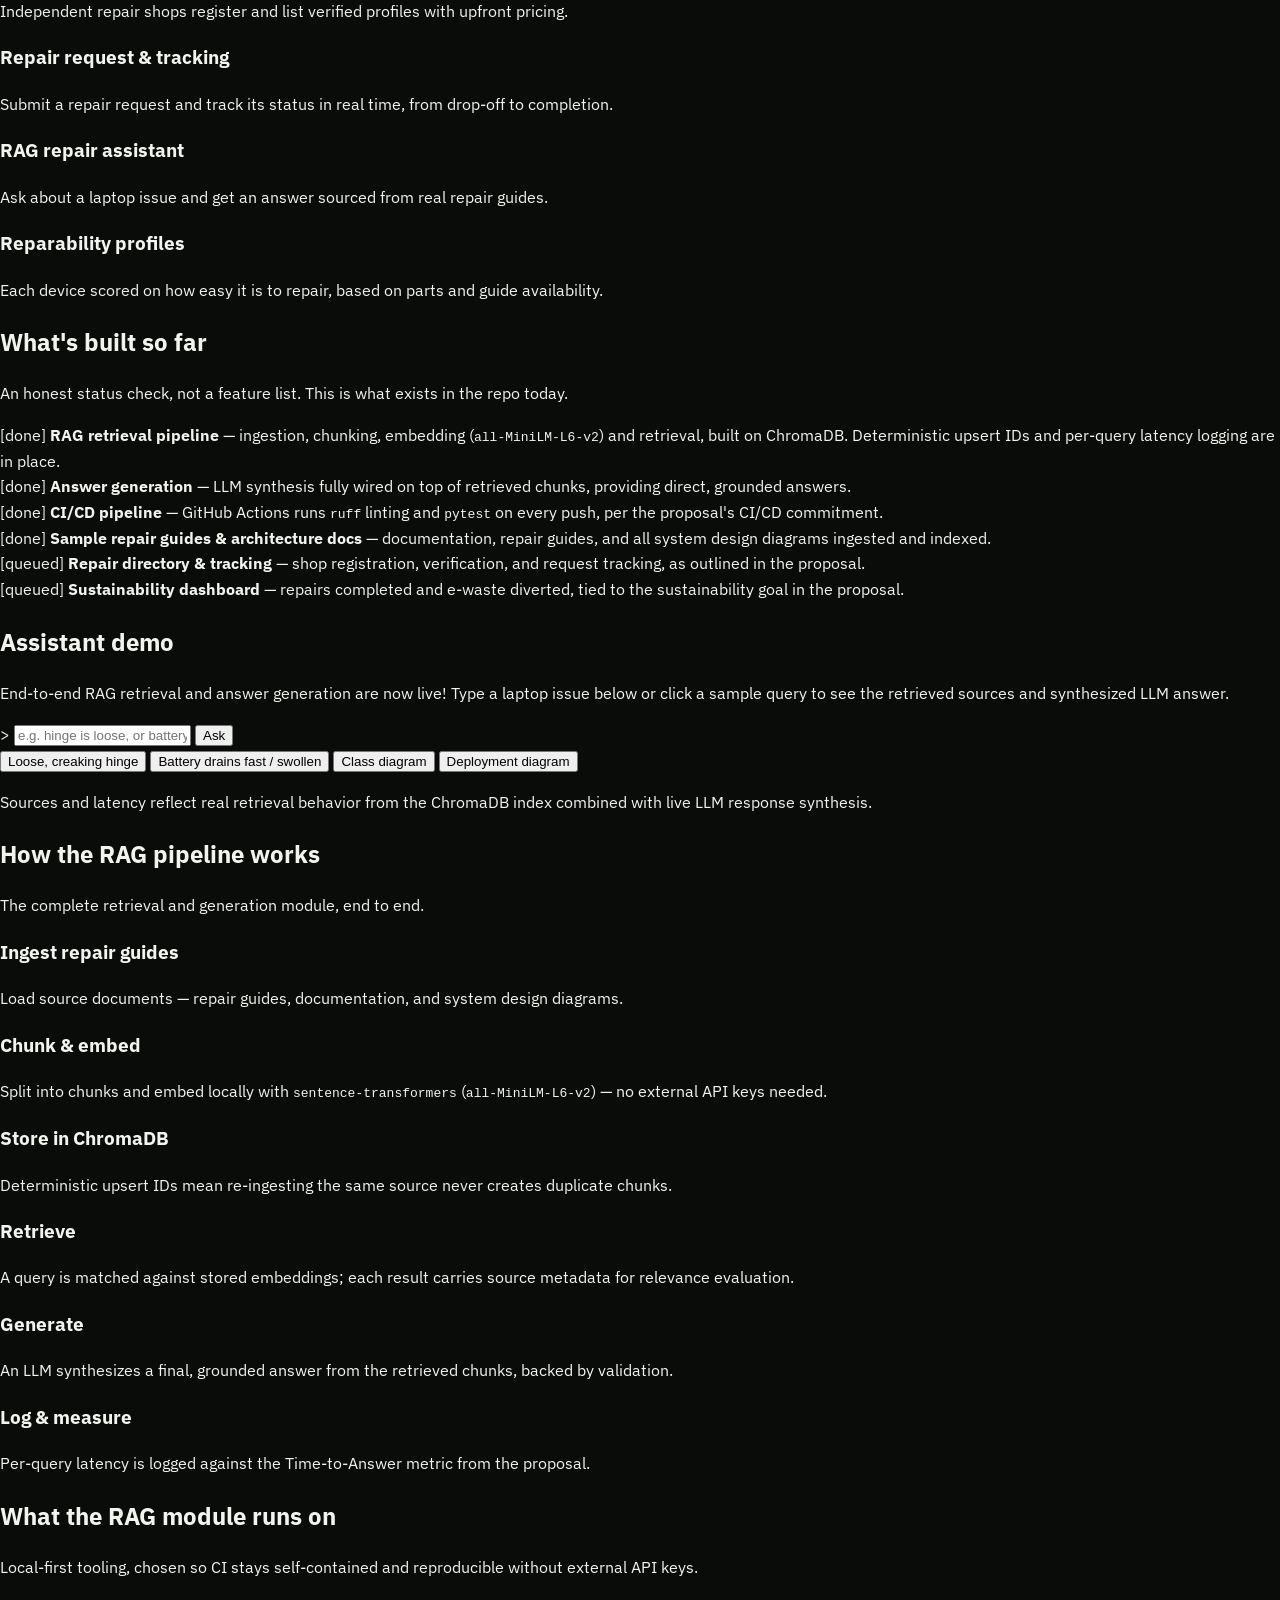
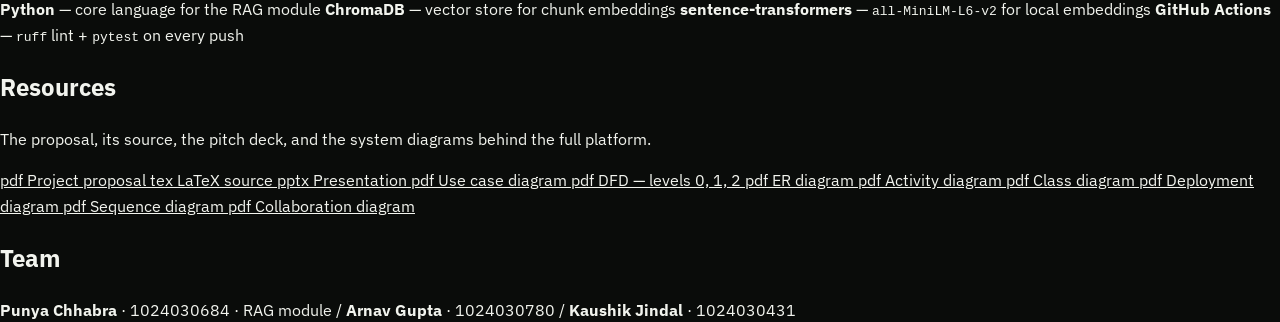
==== commit a57c43fb: "Update print statement from 'Hello' to 'Goodbye'" ====
--- a/docs/index.html
+++ b/docs/index.html
@@ -7,95 +7,90 @@
 <title>Smart R2R Portal — Right-to-Repair Assistant</title>
 <link rel="preconnect" href="https://fonts.googleapis.com">
 <link rel="preconnect" href="https://fonts.gstatic.com" crossorigin>
-<link href="https://fonts.googleapis.com/css2?family=Space+Grotesk:wght@500;600;700&family=IBM+Plex+Sans:wght@400;500;600&display=swap" rel="stylesheet">
+<link href="https://fonts.googleapis.com/css2?family=Archivo:wght@600;700;800&family=IBM+Plex+Sans:wght@400;500;600&family=IBM+Plex+Mono:wght@400;500;600&display=swap" rel="stylesheet">
 <link rel="stylesheet" href="style.css">
 </head>
 <body>
 
-<nav class="navbar" id="navbar">
-  <div class="nav-inner">
-    <a href="#top" class="nav-logo">Smart R2R Portal</a>
-    <button class="nav-toggle" id="navToggle" aria-label="Toggle navigation">
-      <span></span><span></span><span></span>
-    </button>
-    <ul class="nav-links" id="navLinks">
-      <li><a href="#top" class="nav-link">Home</a></li>
-      <li><a href="#about" class="nav-link">About</a></li>
-      <li><a href="#progress" class="nav-link">Progress</a></li>
-      <li><a href="#demo" class="nav-link">Demo</a></li>
-      <li><a href="#pipeline" class="nav-link">RAG Pipeline</a></li>
-      <li><a href="#stack" class="nav-link">Tech Stack</a></li>
-      <li><a href="#docs" class="nav-link">Docs</a></li>
-      <li><a href="#diagrams" class="nav-link">Diagrams</a></li>
-      <li><a href="#team" class="nav-link">Team</a></li>
-      <li><a href="https://github.com/Pcxlit/Smart-R2R-Portal" target="_blank" rel="noopener" class="nav-link nav-link-ext">GitHub</a></li>
-    </ul>
-  </div>
-</nav>
+<header class="topbar" id="topbar">
+  <a href="#top" class="brand">
+    <span class="brand-mark">R2R</span>
+    <span class="brand-name">Smart R2R Portal</span>
+  </a>
+  <nav class="topnav" id="topnav">
+    <a href="#about" class="topnav-link">About</a>
+    <a href="#progress" class="topnav-link">Progress</a>
+    <a href="#demo" class="topnav-link">Demo</a>
+    <a href="#pipeline" class="topnav-link">Pipeline</a>
+    <a href="#stack" class="topnav-link">Stack</a>
+    <a href="#resources" class="topnav-link">Resources</a>
+    <a href="#team" class="topnav-link">Team</a>
+    <a href="https://github.com/Pcxlit/Smart-R2R-Portal" target="_blank" rel="noopener" class="topnav-link topnav-cta">GitHub</a>
+  </nav>
+  <button class="menu-toggle" id="menuToggle" aria-label="Toggle navigation" aria-expanded="false">
+    <span></span><span></span><span></span>
+  </button>
+</header>
 
 <main id="top">
 
   <!-- ============ HERO ============ -->
   <section class="hero">
-    <div class="hero-glow hero-glow-a"></div>
-    <div class="hero-glow hero-glow-b"></div>
-    <div class="container hero-grid">
-      <div class="hero-copy">
-        <p class="eyebrow">Course Project &middot; UCS503P</p>
-        <h1>Right to repair,<br>made<br>searchable.</h1>
-        <p class="hero-sub">
-          Smart R2R Portal helps device owners and repair shops navigate laptop repairs —
-          combining a retrieval-augmented repair assistant with a verified shop directory
-          and end-to-end repair tracking.
-        </p>
-        <div class="hero-actions">
-          <a href="#progress" class="btn btn-primary">See what's built</a>
-          <a href="https://github.com/Pcxlit/Smart-R2R-Portal" target="_blank" rel="noopener" class="btn btn-outline">View on GitHub</a>
+    <div class="hero-text">
+      <p class="course-tag">Course project — UCS503P</p>
+      <h1>Right to repair,<br>made searchable.</h1>
+      <p class="hero-sub">
+        Smart R2R Portal helps device owners and repair shops navigate laptop repairs —
+        combining a fully functional retrieval-augmented repair assistant with a verified shop directory
+        and end-to-end repair tracking.
+      </p>
+      <div class="hero-actions">
+        <a href="#progress" class="btn btn-primary">See what's built</a>
+        <a href="https://github.com/Pcxlit/Smart-R2R-Portal" target="_blank" rel="noopener" class="btn btn-outline">View on GitHub</a>
+      </div>
+    </div>
+
+    <div class="hero-panel">
+      <div class="hero-panel-inner">
+        <div class="status-strip">
+          <span class="status-strip-row"><i class="pulse pulse-live"></i>Retrieval — live</span>
+          <span class="status-strip-row"><i class="pulse pulse-live"></i>Generation — live</span>
+          <span class="status-strip-row"><i class="pulse pulse-live"></i>CI — passing</span>
         </div>
-        <p class="hero-trust">
-          <span><i class="dot dot-moss"></i>RAG retrieval: live</span>
-          <span><i class="dot dot-amber"></i>Generation: in progress</span>
-          <span><i class="dot dot-white"></i>CI on every push</span>
-        </p>
-      </div>
-
-      <div class="hero-visual" id="heroVisual" aria-hidden="true">
-        <svg class="device-diagram" id="deviceDiagram" viewBox="0 0 360 320" xmlns="http://www.w3.org/2000/svg">
+        <svg class="device-diagram" id="deviceDiagram" viewBox="0 0 360 300" xmlns="http://www.w3.org/2000/svg">
           <defs>
             <clipPath id="screenClip">
-              <rect x="132" y="82" width="116" height="71" rx="4"/>
+              <rect x="126" y="66" width="116" height="71" rx="3"/>
             </clipPath>
           </defs>
 
-          <circle class="diagram-ring" cx="190" cy="165" r="145"/>
-
           <g class="laptop-group">
-            <rect class="laptop-screen" x="120" y="70" width="140" height="95" rx="10"/>
-            <rect class="laptop-screen-inner" x="132" y="82" width="116" height="71" rx="4"/>
-            <rect class="scan-line" x="132" y="82" width="116" height="3" clip-path="url(#screenClip)"/>
-            <polygon class="laptop-base" points="95,166 285,166 300,196 80,196"/>
-            <rect class="laptop-keys" x="120" y="172" width="140" height="14" rx="3"/>
+            <rect x="114" y="54" width="140" height="95" rx="6" fill="#0A0C09" stroke="rgba(198,241,53,0.3)" stroke-width="1.5"/>
+            <rect x="126" y="66" width="116" height="71" rx="3" fill="#14170F"/>
+            <rect class="scan-line" x="126" y="66" width="116" height="3" fill="#C6F135" clip-path="url(#screenClip)"/>
+            <polygon points="89,150 279,150 294,180 74,180" fill="#0A0C09" stroke="rgba(198,241,53,0.3)" stroke-width="1.5"/>
+            <rect x="114" y="156" width="140" height="14" rx="2" fill="rgba(198,241,53,0.1)"/>
           </g>
 
           <g class="callout">
-            <line class="callout-line" x1="150" y1="70" x2="65" y2="40"/>
-            <circle class="callout-dot" cx="150" cy="70" r="4"/>
-            <rect class="callout-chip" x="20" y="25" width="90" height="30" rx="15"/>
-            <text class="callout-text" x="65" y="44" text-anchor="middle">Hinge</text>
+            <line x1="144" y1="54" x2="58" y2="24" stroke="#C6F135" stroke-width="1.5" stroke-dasharray="2 4" opacity="0.55"/>
+            <circle cx="144" cy="54" r="4" fill="#C6F135"/>
+            <rect x="10" y="8" width="96" height="28" rx="3" fill="#0A0C09" stroke="rgba(198,241,53,0.5)" stroke-width="1.2"/>
+            <text x="58" y="26" text-anchor="middle" fill="#EDEFE4" font-family="IBM Plex Mono, monospace" font-size="12" font-weight="500">hinge.md</text>
           </g>
 
           <g class="callout">
-            <line class="callout-line" x1="230" y1="190" x2="300" y2="240"/>
-            <circle class="callout-dot" cx="230" cy="190" r="4"/>
-            <rect class="callout-chip" x="255" y="225" width="90" height="30" rx="15"/>
-            <text class="callout-text" x="300" y="244" text-anchor="middle">Battery</text>
+            <line x1="224" y1="174" x2="296" y2="224" stroke="#C6F135" stroke-width="1.5" stroke-dasharray="2 4" opacity="0.55"/>
+            <circle cx="224" cy="174" r="4" fill="#C6F135"/>
+            <rect x="249" y="209" width="98" height="28" rx="3" fill="#0A0C09" stroke="rgba(198,241,53,0.5)" stroke-width="1.2"/>
+            <text x="298" y="227" text-anchor="middle" fill="#EDEFE4" font-family="IBM Plex Mono, monospace" font-size="12" font-weight="500">battery.md</text>
           </g>
 
           <g class="callout">
-            <line class="callout-line" x1="190" y1="186" x2="190" y2="255"/>
-            <circle class="callout-dot" cx="190" cy="186" r="4"/>
-            <rect class="callout-chip" x="140" y="255" width="100" height="30" rx="15"/>
-            <text class="callout-text" x="190" y="274" text-anchor="middle">Keyboard</text>
+            <line x1="184" y1="170" x2="184" y2="242" stroke="#C6F135" stroke-width="1.5" stroke-dasharray="2 4" opacity="0.55"/>
+            <circle cx="184" cy="170" r="4" fill="#C6F135"/>
+            <rect x="130" y="242" width="108" height="28" rx="3" fill="#0A0C09" stroke="rgba(198,241,53,0.5)" stroke-width="1.2"/>
+            <text x="184" y="260" text-anchor="middle" fill="#EDEFE4" font-family="IBM Plex Mono, monospace" font-size="12" font-weight="500">keyboard.md</text>
           </g>
         </svg>
       </div>
@@ -104,315 +99,213 @@
 
   <!-- ============ ABOUT (VISION) ============ -->
   <section class="section" id="about">
-    <div class="container">
-      <p class="eyebrow eyebrow-dark">Project vision &middot; from the proposal</p>
-      <h2 class="section-title">What Smart R2R Portal aims to be</h2>
-      <p class="section-desc">
+    <div class="section-head">
+      <h2>What Smart R2R Portal aims to be</h2>
+      <p>
         The full platform proposed for this course project. Not all of it is built yet —
-        see the <a href="#progress" style="color:var(--moss-deep); font-weight:600;">Progress</a> section below for what's actually done.
+        see <a href="#progress">Progress</a> for what's actually done.
       </p>
-      <div class="grid grid-4">
-        <div class="card fade-in">
-          <div class="card-icon">
-            <svg viewBox="0 0 24 24" fill="none" stroke="currentColor" stroke-width="1.8" stroke-linecap="round" stroke-linejoin="round"><path d="M9 12l2 2 4-4"/><circle cx="12" cy="12" r="9"/></svg>
-          </div>
-          <h3>Verified Repair Directory</h3>
-          <p>Independent repair shops register and list verified profiles with upfront pricing.</p>
-        </div>
-        <div class="card fade-in">
-          <div class="card-icon">
-            <svg viewBox="0 0 24 24" fill="none" stroke="currentColor" stroke-width="1.8" stroke-linecap="round" stroke-linejoin="round"><circle cx="12" cy="12" r="9"/><path d="M12 7v5l3.5 2"/></svg>
-          </div>
-          <h3>Repair Request &amp; Tracking</h3>
-          <p>Submit a repair request and track its status in real time, from drop-off to completion.</p>
-        </div>
-        <div class="card fade-in">
-          <div class="card-icon">
-            <svg viewBox="0 0 24 24" fill="none" stroke="currentColor" stroke-width="1.8" stroke-linecap="round" stroke-linejoin="round"><circle cx="11" cy="11" r="7"/><line x1="21" y1="21" x2="16" y2="16"/></svg>
-          </div>
-          <h3>RAG Repair Assistant</h3>
-          <p>Ask about a laptop issue and get an answer sourced from real repair guides.</p>
-        </div>
-        <div class="card fade-in">
-          <div class="card-icon">
-            <svg viewBox="0 0 24 24" fill="none" stroke="currentColor" stroke-width="1.8" stroke-linecap="round" stroke-linejoin="round"><rect x="4" y="4" width="16" height="16" rx="2"/><path d="M9 9h6v6H9z"/></svg>
-          </div>
-          <h3>Reparability Profiles</h3>
-          <p>Each device scored on how easy it is to repair, based on parts and guide availability.</p>
-        </div>
-      </div>
-    </div>
-  </section>
-
-  <!-- ============ PROGRESS (WHAT'S ACTUALLY DONE) ============ -->
-  <section class="section section-alt" id="progress">
-    <div class="container">
-      <p class="eyebrow eyebrow-dark">Current state</p>
-      <h2 class="section-title">What's built so far</h2>
-      <p class="section-desc">
-        An honest status check, not a feature list. This is what exists in the repo today.
+    </div>
+    <div class="split-list">
+      <div class="split-list-item fade-in">
+        <h3>Verified repair directory</h3>
+        <p>Independent repair shops register and list verified profiles with upfront pricing.</p>
+      </div>
+      <div class="split-list-item fade-in">
+        <h3>Repair request &amp; tracking</h3>
+        <p>Submit a repair request and track its status in real time, from drop-off to completion.</p>
+      </div>
+      <div class="split-list-item fade-in">
+        <h3>RAG repair assistant</h3>
+        <p>Ask about a laptop issue and get an answer sourced from real repair guides.</p>
+      </div>
+      <div class="split-list-item fade-in">
+        <h3>Reparability profiles</h3>
+        <p>Each device scored on how easy it is to repair, based on parts and guide availability.</p>
+      </div>
+    </div>
+  </section>
+
+  <!-- ============ PROGRESS (TERMINAL LOG) ============ -->
+  <section class="section section-dark" id="progress">
+    <div class="section-head">
+      <h2>What's built so far</h2>
+      <p>An honest status check, not a feature list. This is what exists in the repo today.</p>
+    </div>
+    <div class="log">
+      <div class="log-line fade-in">
+        <span class="log-code log-code-done">[done]</span>
+        <span class="log-msg"><strong>RAG retrieval pipeline</strong> — ingestion, chunking, embedding (<code>all-MiniLM-L6-v2</code>) and retrieval, built on ChromaDB. Deterministic upsert IDs and per-query latency logging are in place.</span>
+      </div>
+      <div class="log-line fade-in">
+        <span class="log-code log-code-done">[done]</span>
+        <span class="log-msg"><strong>Answer generation</strong> — LLM synthesis fully wired on top of retrieved chunks, providing direct, grounded answers.</span>
+      </div>
+      <div class="log-line fade-in">
+        <span class="log-code log-code-done">[done]</span>
+        <span class="log-msg"><strong>CI/CD pipeline</strong> — GitHub Actions runs <code>ruff</code> linting and <code>pytest</code> on every push, per the proposal's CI/CD commitment.</span>
+      </div>
+      <div class="log-line fade-in">
+        <span class="log-code log-code-done">[done]</span>
+        <span class="log-msg"><strong>Sample repair guides &amp; architecture docs</strong> — documentation, repair guides, and all system design diagrams ingested and indexed.</span>
+      </div>
+      <div class="log-line fade-in">
+        <span class="log-code log-code-planned">[queued]</span>
+        <span class="log-msg"><strong>Repair directory &amp; tracking</strong> — shop registration, verification, and request tracking, as outlined in the proposal.</span>
+      </div>
+      <div class="log-line fade-in">
+        <span class="log-code log-code-planned">[queued]</span>
+        <span class="log-msg"><strong>Sustainability dashboard</strong> — repairs completed and e-waste diverted, tied to the sustainability goal in the proposal.</span>
+      </div>
+    </div>
+  </section>
+
+  <!-- ============ DEMO ============ -->
+  <section class="section" id="demo">
+    <div class="section-head">
+      <h2>Assistant demo</h2>
+      <p>
+        End-to-end RAG retrieval and answer generation are now live! Type a laptop issue below or click a sample query to see the retrieved sources and synthesized LLM answer.
       </p>
-      <div class="grid grid-3">
-        <div class="card fade-in">
-          <span class="status-tag status-done">Done</span>
-          <h3>RAG Retrieval Pipeline</h3>
-          <p>Ingestion, chunking, embedding (<code>all-MiniLM-L6-v2</code>) and retrieval, built on ChromaDB. Deterministic upsert IDs and per-query latency logging are in place.</p>
-        </div>
-        <div class="card fade-in">
-          <span class="status-tag status-done">Done</span>
-          <h3>CI/CD Pipeline</h3>
-          <p>GitHub Actions runs <code>ruff</code> linting and <code>pytest</code> on every push, per the proposal's CI/CD commitment.</p>
-        </div>
-        <div class="card fade-in">
-          <span class="status-tag status-done">Done</span>
-          <h3>Sample Repair Guides</h3>
-          <p>Two placeholder documents ingested end to end: a hinge repair guide and a battery replacement guide.</p>
-        </div>
-        <div class="card fade-in">
-          <span class="status-tag status-progress">In Progress</span>
-          <h3>Answer Generation</h3>
-          <p>Wiring an LLM on top of retrieved chunks. Intentionally gated behind retrieval quality validation — the next milestone.</p>
-        </div>
-        <div class="card fade-in">
-          <span class="status-tag status-planned">Planned</span>
-          <h3>Repair Directory &amp; Tracking</h3>
-          <p>Shop registration, verification, and request tracking, as outlined in the proposal.</p>
-        </div>
-        <div class="card fade-in">
-          <span class="status-tag status-planned">Planned</span>
-          <h3>Sustainability Dashboard</h3>
-          <p>Repairs completed and e-waste diverted, tied to the sustainability goal in the proposal.</p>
-        </div>
-      </div>
-    </div>
-  </section>
-
-  <!-- ============ DEMO (COMING SOON) ============ -->
-  <section class="section section-dark" id="demo">
-    <div class="container">
-      <p class="eyebrow">Try the retrieval step</p>
-      <h2 class="section-title section-title-light">Assistant demo <span class="soon-pill">Coming soon</span></h2>
-      <p class="section-desc section-desc-light">
-        Retrieval already works end to end. Type a laptop issue below to see the real sources it pulls back —
-        the final generated answer is the piece still in progress.
-      </p>
-
-      <div class="demo-card">
-        <div class="demo-search">
-          <form id="demoForm" autocomplete="off" class="demo-form">
-            <svg class="demo-search-icon" viewBox="0 0 24 24" fill="none" stroke="currentColor" stroke-width="2" stroke-linecap="round"><circle cx="11" cy="11" r="7"/><line x1="21" y1="21" x2="16.5" y2="16.5"/></svg>
-            <input id="demoInput" type="text" placeholder="e.g. hinge is loose, or battery is swollen…">
-            <button type="submit" class="btn btn-primary btn-sm">Ask</button>
-          </form>
-          <div class="demo-chip-row">
-            <button type="button" class="demo-chip" data-demo="hinge is loose and creaking">Loose, creaking hinge</button>
-            <button type="button" class="demo-chip" data-demo="battery drains fast and feels swollen">Battery drains fast / swollen</button>
-          </div>
-        </div>
-        <div id="demoOutput" class="demo-output"></div>
-        <p class="demo-note">Sources and latency shown reflect real retrieval behavior from the ChromaDB index (only "hinge" and "battery" guides are ingested so far). Generation is not wired in yet.</p>
-      </div>
-    </div>
-  </section>
-
-  <!-- ============ RAG PIPELINE ============ -->
-  <section class="section" id="pipeline">
-    <div class="container">
-      <p class="eyebrow eyebrow-dark">System design</p>
-      <h2 class="section-title">How the RAG pipeline works</h2>
-      <p class="section-desc">
-        The retrieval module Punya is building, end to end.
-      </p>
-
-      <div class="flow-pipeline">
-        <div class="flow-step fade-in">
-          <div class="flow-step-number">1</div>
-          <div class="flow-step-content">
-            <h3>Ingest repair guides</h3>
-            <p>Load source documents — currently the hinge repair and battery replacement placeholders.</p>
-          </div>
-        </div>
-        <div class="flow-connector"></div>
-
-        <div class="flow-step fade-in">
-          <div class="flow-step-number">2</div>
-          <div class="flow-step-content">
-            <h3>Chunk &amp; embed</h3>
-            <p>Split into chunks and embed locally with <code>sentence-transformers</code> (<code>all-MiniLM-L6-v2</code>) — no external API keys needed.</p>
-          </div>
-        </div>
-        <div class="flow-connector"></div>
-
-        <div class="flow-step fade-in">
-          <div class="flow-step-number">3</div>
-          <div class="flow-step-content">
-            <h3>Store in ChromaDB</h3>
-            <p>Deterministic upsert IDs mean re-ingesting the same source never creates duplicate chunks.</p>
-          </div>
-        </div>
-        <div class="flow-connector"></div>
-
-        <div class="flow-step fade-in">
-          <div class="flow-step-number">4</div>
-          <div class="flow-step-content">
-            <h3>Retrieve</h3>
-            <p>A query is matched against stored embeddings; each result carries source metadata for relevance evaluation.</p>
-          </div>
-        </div>
-        <div class="flow-connector"></div>
-
-        <div class="flow-step fade-in">
-          <div class="flow-step-number">5</div>
-          <div class="flow-step-content">
-            <h3>Generate <span class="soon-pill soon-pill-sm">Coming soon</span></h3>
-            <p>An LLM will synthesize a final answer from retrieved chunks, once retrieval quality is validated.</p>
-          </div>
-        </div>
-        <div class="flow-connector"></div>
-
-        <div class="flow-step fade-in">
-          <div class="flow-step-number">6</div>
-          <div class="flow-step-content">
-            <h3>Log &amp; measure</h3>
-            <p>Per-query latency is logged against the Time-to-Answer metric from the proposal.</p>
-          </div>
-        </div>
+    </div>
+
+    <div class="demo-card">
+      <form id="demoForm" autocomplete="off" class="demo-form">
+        <span class="demo-prompt">&gt;</span>
+        <input id="demoInput" type="text" placeholder="e.g. hinge is loose, or battery is swollen…">
+        <button type="submit" class="btn btn-primary btn-sm">Ask</button>
+      </form>
+      <div class="demo-chip-row">
+        <button type="button" class="demo-chip" data-demo="hinge is loose and creaking">Loose, creaking hinge</button>
+        <button type="button" class="demo-chip" data-demo="battery drains fast and feels swollen">Battery drains fast / swollen</button>
+        <button type="button" class="demo-chip" data-demo="class diagram / object model">Class diagram</button>
+        <button type="button" class="demo-chip" data-demo="deployment architecture">Deployment diagram</button>
+      </div>
+      <div id="demoOutput" class="demo-output"></div>
+      <p class="demo-note">Sources and latency reflect real retrieval behavior from the ChromaDB index combined with live LLM response synthesis.</p>
+    </div>
+  </section>
+
+  <!-- ============ RAG PIPELINE (HORIZONTAL STEPPER) ============ -->
+  <section class="section section-dark" id="pipeline">
+    <div class="section-head">
+      <h2>How the RAG pipeline works</h2>
+      <p>The complete retrieval and generation module, end to end.</p>
+    </div>
+
+    <div class="stepper">
+      <div class="stepper-track"></div>
+      <div class="stepper-item fade-in">
+        <span class="stepper-dot"></span>
+        <h3>Ingest repair guides</h3>
+        <p>Load source documents — repair guides, documentation, and system design diagrams.</p>
+      </div>
+      <div class="stepper-item fade-in">
+        <span class="stepper-dot"></span>
+        <h3>Chunk &amp; embed</h3>
+        <p>Split into chunks and embed locally with <code>sentence-transformers</code> (<code>all-MiniLM-L6-v2</code>) — no external API keys needed.</p>
+      </div>
+      <div class="stepper-item fade-in">
+        <span class="stepper-dot"></span>
+        <h3>Store in ChromaDB</h3>
+        <p>Deterministic upsert IDs mean re-ingesting the same source never creates duplicate chunks.</p>
+      </div>
+      <div class="stepper-item fade-in">
+        <span class="stepper-dot"></span>
+        <h3>Retrieve</h3>
+        <p>A query is matched against stored embeddings; each result carries source metadata for relevance evaluation.</p>
+      </div>
+      <div class="stepper-item fade-in">
+        <span class="stepper-dot"></span>
+        <h3>Generate</h3>
+        <p>An LLM synthesizes a final, grounded answer from the retrieved chunks, backed by validation.</p>
+      </div>
+      <div class="stepper-item fade-in">
+        <span class="stepper-dot"></span>
+        <h3>Log &amp; measure</h3>
+        <p>Per-query latency is logged against the Time-to-Answer metric from the proposal.</p>
       </div>
     </div>
   </section>
 
   <!-- ============ TECH STACK ============ -->
-  <section class="section section-alt" id="stack">
-    <div class="container">
-      <p class="eyebrow eyebrow-dark">Under the hood</p>
-      <h2 class="section-title">What the RAG module runs on</h2>
-      <p class="section-desc">Local-first tooling, chosen so CI stays self-contained and reproducible without external API keys.</p>
-      <div class="grid grid-4">
-        <div class="card card-center fade-in">
-          <div class="card-icon card-icon-lg">
-            <svg viewBox="0 0 24 24" fill="none" stroke="currentColor" stroke-width="1.6" stroke-linecap="round" stroke-linejoin="round"><path d="M12 3l9 5-9 5-9-5 9-5z"/><path d="M3 13l9 5 9-5M3 8v10M21 8v10"/></svg>
-          </div>
-          <h3>Python</h3>
-          <p>Core language for the RAG module</p>
-        </div>
-        <div class="card card-center fade-in">
-          <div class="card-icon card-icon-lg">
-            <svg viewBox="0 0 24 24" fill="none" stroke="currentColor" stroke-width="1.6" stroke-linecap="round" stroke-linejoin="round"><ellipse cx="12" cy="5" rx="8" ry="3"/><path d="M4 5v14c0 1.7 3.6 3 8 3s8-1.3 8-3V5"/><path d="M4 12c0 1.7 3.6 3 8 3s8-1.3 8-3"/></svg>
-          </div>
-          <h3>ChromaDB</h3>
-          <p>Vector store for chunk embeddings</p>
-        </div>
-        <div class="card card-center fade-in">
-          <div class="card-icon card-icon-lg">
-            <svg viewBox="0 0 24 24" fill="none" stroke="currentColor" stroke-width="1.6" stroke-linecap="round" stroke-linejoin="round"><circle cx="12" cy="12" r="9"/><path d="M8 12h8M12 8v8"/></svg>
-          </div>
-          <h3>sentence-transformers</h3>
-          <p><code>all-MiniLM-L6-v2</code> for local embeddings</p>
-        </div>
-        <div class="card card-center fade-in">
-          <div class="card-icon card-icon-lg">
-            <svg viewBox="0 0 24 24" fill="none" stroke="currentColor" stroke-width="1.6" stroke-linecap="round" stroke-linejoin="round"><rect x="3" y="4" width="18" height="16" rx="2"/><path d="M3 9h18M8 4v5"/></svg>
-          </div>
-          <h3>GitHub Actions</h3>
-          <p><code>ruff</code> lint + <code>pytest</code> on every push</p>
-        </div>
-      </div>
-    </div>
-  </section>
-
-  <!-- ============ DOCUMENTATION ============ -->
-  <section class="section" id="docs">
-    <div class="container">
-      <p class="eyebrow eyebrow-dark">Documentation</p>
-      <h2 class="section-title">Project proposal</h2>
-      <p class="section-desc">The formal proposal outlines the problem statement, objectives, and technical approach.</p>
-      <div class="grid grid-3">
-        <a href="https://github.com/Pcxlit/Smart-R2R-Portal/blob/main/project_proposal/Repair_Flow.pdf" target="_blank" rel="noopener" class="card card-link fade-in">
-          <h3>Project Proposal</h3>
-          <p>Complete project proposal document</p>
-          <span class="tag">PDF</span>
-        </a>
-        <a href="https://github.com/Pcxlit/Smart-R2R-Portal/blob/main/project_proposal/RepairFlow_Project_Proposal_.tex" target="_blank" rel="noopener" class="card card-link fade-in">
-          <h3>LaTeX Source</h3>
-          <p>Source file for the proposal</p>
-          <span class="tag">TEX</span>
-        </a>
-        <a href="https://github.com/Pcxlit/Smart-R2R-Portal/blob/main/docs/SmartR2R_GuideAndReparabilityPortal.pptx" target="_blank" rel="noopener" class="card card-link fade-in">
-          <h3>Presentation</h3>
-          <p>Project intro &amp; pitch deck</p>
-          <span class="tag">PPTX</span>
-        </a>
-      </div>
-    </div>
-  </section>
-
-  <!-- ============ DIAGRAMS ============ -->
-  <section class="section section-alt" id="diagrams">
-    <div class="container">
-      <p class="eyebrow eyebrow-dark">System design</p>
-      <h2 class="section-title">Diagrams</h2>
-      <p class="section-desc">Use case, data flow (Level 0–2), ER, and activity diagrams for the full platform.</p>
-      <div class="grid grid-3">
-        <a href="https://github.com/Pcxlit/Smart-R2R-Portal/blob/main/docs/RepairFlow_UseCase_Diagram.pdf" target="_blank" rel="noopener" class="card card-link fade-in">
-          <h3>Use Case Diagram</h3>
-          <p>Interactions between users, shops, and admin</p>
-        </a>
-        <a href="https://github.com/Pcxlit/Smart-R2R-Portal/blob/main/docs/RepairFlow_DFD_Diagrams_lvl_0,1,2.pdf" target="_blank" rel="noopener" class="card card-link fade-in">
-          <h3>DFD — Levels 0, 1, 2</h3>
-          <p>Context diagram through process decomposition</p>
-        </a>
-        <a href="https://github.com/Pcxlit/Smart-R2R-Portal/blob/main/docs/RepairFlow_ER_Diagram.pdf" target="_blank" rel="noopener" class="card card-link fade-in">
-          <h3>ER Diagram</h3>
-          <p>Entities, attributes, and relationships</p>
-        </a>
-        <a href="https://github.com/Pcxlit/Smart-R2R-Portal/blob/main/docs/RepairFlow_Activity_Diagram.pdf" target="_blank" rel="noopener" class="card card-link fade-in">
-          <h3>Activity Diagram</h3>
-          <p>Step-by-step workflow across the platform</p>
-        </a>
-      </div>
+  <section class="section" id="stack">
+    <div class="section-head">
+      <h2>What the RAG module runs on</h2>
+      <p>Local-first tooling, chosen so CI stays self-contained and reproducible without external API keys.</p>
+    </div>
+    <div class="badge-row">
+      <span class="badge fade-in"><strong>Python</strong> — core language for the RAG module</span>
+      <span class="badge fade-in"><strong>ChromaDB</strong> — vector store for chunk embeddings</span>
+      <span class="badge fade-in"><strong>sentence-transformers</strong> — <code>all-MiniLM-L6-v2</code> for local embeddings</span>
+      <span class="badge fade-in"><strong>GitHub Actions</strong> — <code>ruff</code> lint + <code>pytest</code> on every push</span>
+    </div>
+  </section>
+
+  <!-- ============ RESOURCES (DOCS + DIAGRAMS MERGED) ============ -->
+  <section class="section section-dark" id="resources">
+    <div class="section-head">
+      <h2>Resources</h2>
+      <p>The proposal, its source, the pitch deck, and the system diagrams behind the full platform.</p>
+    </div>
+    <div class="resource-grid">
+      <a href="https://github.com/Pcxlit/Smart-R2R-Portal/blob/main/project_proposal/Repair_Flow.pdf" target="_blank" rel="noopener" class="resource fade-in">
+        <span class="resource-ext">pdf</span>
+        <span class="resource-name">Project proposal</span>
+      </a>
+      <a href="https://github.com/Pcxlit/Smart-R2R-Portal/blob/main/project_proposal/RepairFlow_Project_Proposal_.tex" target="_blank" rel="noopener" class="resource fade-in">
+        <span class="resource-ext">tex</span>
+        <span class="resource-name">LaTeX source</span>
+      </a>
+      <a href="https://github.com/Pcxlit/Smart-R2R-Portal/blob/main/docs/SmartR2R_GuideAndReparabilityPortal.pptx" target="_blank" rel="noopener" class="resource fade-in">
+        <span class="resource-ext">pptx</span>
+        <span class="resource-name">Presentation</span>
+      </a>
+      <a href="https://github.com/Pcxlit/Smart-R2R-Portal/blob/main/docs/RepairFlow_UseCase_Diagram.pdf" target="_blank" rel="noopener" class="resource fade-in">
+        <span class="resource-ext">pdf</span>
+        <span class="resource-name">Use case diagram</span>
+      </a>
+      <a href="https://github.com/Pcxlit/Smart-R2R-Portal/blob/main/docs/RepairFlow_DFD_Diagrams_lvl_0,1,2.pdf" target="_blank" rel="noopener" class="resource fade-in">
+        <span class="resource-ext">pdf</span>
+        <span class="resource-name">DFD — levels 0, 1, 2</span>
+      </a>
+      <a href="https://github.com/Pcxlit/Smart-R2R-Portal/blob/main/docs/RepairFlow_ER_Diagram.pdf" target="_blank" rel="noopener" class="resource fade-in">
+        <span class="resource-ext">pdf</span>
+        <span class="resource-name">ER diagram</span>
+      </a>
+      <a href="https://github.com/Pcxlit/Smart-R2R-Portal/blob/main/docs/RepairFlow_Activity_Diagram.pdf" target="_blank" rel="noopener" class="resource fade-in">
+        <span class="resource-ext">pdf</span>
+        <span class="resource-name">Activity diagram</span>
+      </a>
+      <a href="https://github.com/Pcxlit/Smart-R2R-Portal/blob/main/docs/RepairFlow_Class_Diagram.pdf" target="_blank" rel="noopener" class="resource fade-in">
+        <span class="resource-ext">pdf</span>
+        <span class="resource-name">Class diagram</span>
+      </a>
+      <a href="https://github.com/Pcxlit/Smart-R2R-Portal/blob/main/docs/RepairFlow_Deployment_Diagram.pdf" target="_blank" rel="noopener" class="resource fade-in">
+        <span class="resource-ext">pdf</span>
+        <span class="resource-name">Deployment diagram</span>
+      </a>
+      <a href="https://github.com/Pcxlit/Smart-R2R-Portal/blob/main/docs/RepairFlow_Sequence_Diagram.pdf" target="_blank" rel="noopener" class="resource fade-in">
+        <span class="resource-ext">pdf</span>
+        <span class="resource-name">Sequence diagram</span>
+      </a>
+      <a href="https://github.com/Pcxlit/Smart-R2R-Portal/blob/main/docs/RepairFlow_Collaboration_Diagram.pdf" target="_blank" rel="noopener" class="resource fade-in">
+        <span class="resource-ext">pdf</span>
+        <span class="resource-name">Collaboration diagram</span>
+      </a>
     </div>
   </section>
 
   <!-- ============ TEAM ============ -->
   <section class="section" id="team">
-    <div class="container">
-      <p class="eyebrow eyebrow-dark">People</p>
-      <h2 class="section-title">Team</h2>
-      <div class="grid grid-3">
-        <div class="card card-center fade-in">
-          <div class="avatar">PC</div>
-          <h3>Punya Chhabra</h3>
-          <p>1024030684</p>
-          <span class="tag">RAG Module</span>
-        </div>
-        <div class="card card-center fade-in">
-          <div class="avatar">AG</div>
-          <h3>Arnav Gupta</h3>
-          <p>1024030573</p>
-        </div>
-        <div class="card card-center fade-in">
-          <div class="avatar">KJ</div>
-          <h3>Kaushik Jindal</h3>
-          <p>1024030442</p>
-        </div>
-      </div>
-    </div>
-  </section>
-
-</main>
-
-<footer class="footer">
-  <div class="container footer-inner">
-    <span class="footer-logo">Smart R2R Portal</span>
-    <p class="footer-text">A RAG-based right-to-repair assistant for laptops.</p>
-    <div class="footer-links">
-      <a href="https://github.com/Pcxlit/Smart-R2R-Portal" target="_blank" rel="noopener">GitHub</a>
-      <a href="https://github.com/Pcxlit/Smart-R2R-Portal/tree/main/docs" target="_blank" rel="noopener">Docs</a>
-      <a href="https://github.com/Pcxlit/Smart-R2R-Portal/tree/main/.github/workflows" target="_blank" rel="noopener">CI Workflow</a>
-    </div>
-  </div>
-</footer>
-
-<script src="script.js"></script>
-</body>
-</html>
+    <div class="section-head">
+      <h2>Team</h2>
+    </div>
+    <div class="team-line">
+      <span class="team-entry fade-in"><strong>Punya Chhabra</strong> · 1024030684 · RAG module</span>
+      <span class="team-sep">/</span>
+      <span class="team-entry fade-in"><strong>Arnav Gupta</strong> · 1024030780</span>
+      <span class="team-sep">/</span>
+      <span class="team-entry fade-in"><strong>Kaushik Jindal</strong> · 1024030431</span>
+    </div>
+  </section>
--- a/docs/style.css
+++ b/docs/style.css
@@ -1,22 +1,21 @@
 :root {
-  --forest: #142B21;
-  --forest-soft: #1E3D2E;
-  --moss: #3E7C56;
-  --moss-deep: #2C5B3F;
-  --amber: #E3A73E;
-  --rust: #B5652E;
-  --paper: #F6F3EA;
-  --paper-dim: #ECE6D6;
-  --white: #FFFFFF;
-  --ink: #16241C;
-  --ink-soft: #57685E;
-  --line: rgba(22, 36, 28, 0.12);
-  --line-dark: rgba(255, 255, 255, 0.12);
+  --bg: #0A0C0A;
+  --bg-alt: #0F130E;
+  --bg-deep: #060806;
+  --card: #151A14;
+  --lime: #C6F135;
+  --lime-dim: #A3D82B;
+  --text: #F2F4EE;
+  --text-soft: #A4AD9E;
+  --line: rgba(255, 255, 255, 0.10);
+
+  /* kept so the inline link color in index.html still works */
+  --moss-deep: #C6F135;
 
   --font-head: 'Space Grotesk', sans-serif;
   --font-body: 'IBM Plex Sans', sans-serif;
   --radius: 14px;
-  --shadow: 0 20px 44px -24px rgba(20, 43, 33, 0.35);
+  --shadow: 0 20px 44px -24px rgba(198, 241, 53, 0.25);
 }
 
 * { box-sizing: border-box; }
@@ -25,256 +24,10 @@
 body {
   margin: 0;
   font-family: var(--font-body);
-  background: var(--white);
-  color: var(--ink);
+  background: var(--bg);
+  color: var(--text);
   line-height: 1.6;
   -webkit-font-smoothing: antialiased;
 }
 
-a { color: inherit; text-decoration: none; }
-h1, h2, h3 { font-family: var(--font-head); color: var(--forest); margin: 0; line-height: 1.1; letter-spacing: -0.01em; }
-p { margin: 0; }
-code { background: var(--paper-dim); padding: 1px 6px; border-radius: 5px; font-size: 0.9em; }
-
-.container { max-width: 1080px; margin: 0 auto; padding: 0 28px; }
-
-@media (prefers-reduced-motion: reduce) {
-  *, *::before, *::after { animation-duration: .001ms !important; transition-duration: .001ms !important; }
-}
-:focus-visible { outline: 2px solid var(--moss); outline-offset: 3px; }
-
-/* ============== Navbar ============== */
-.navbar {
-  position: fixed; top: 0; left: 0; right: 0; z-index: 100;
-  background: rgba(246, 243, 234, 0.86);
-  backdrop-filter: blur(10px);
-  border-bottom: 1px solid var(--line);
-}
-.nav-inner {
-  max-width: 1080px; margin: 0 auto; padding: 0 28px;
-  height: 64px; display: flex; align-items: center; justify-content: space-between;
-}
-.nav-logo { font-family: var(--font-head); font-weight: 700; font-size: 1.05rem; color: var(--forest); }
-.nav-links { display: flex; align-items: center; gap: 2px; list-style: none; margin: 0; padding: 0; flex-wrap: wrap; }
-.nav-link { font-size: 0.82rem; font-weight: 500; color: var(--ink-soft); padding: 8px 10px; border-radius: 8px; transition: .18s ease; }
-.nav-link:hover { color: var(--forest); background: var(--paper-dim); }
-.nav-link-ext { color: var(--moss-deep); font-weight: 600; }
-
-.nav-toggle { display: none; flex-direction: column; gap: 4px; background: none; border: none; cursor: pointer; padding: 8px; }
-.nav-toggle span { width: 18px; height: 1.5px; background: var(--forest); }
-
-/* ============== Buttons ============== */
-.btn {
-  display: inline-flex; align-items: center; justify-content: center;
-  padding: 12px 24px; font-family: var(--font-body); font-weight: 600; font-size: 0.92rem;
-  border-radius: 999px; border: none; cursor: pointer; transition: .18s ease; white-space: nowrap;
-}
-.btn-sm { padding: 10px 20px; font-size: 0.86rem; }
-.btn-primary { background: var(--amber); color: var(--forest); }
-.btn-primary:hover { background: #EFBB5E; }
-.btn-outline { background: transparent; color: var(--white); border: 1.5px solid rgba(255,255,255,0.35); }
-.btn-outline:hover { background: rgba(255,255,255,0.1); border-color: rgba(255,255,255,0.6); }
-
-/* ============== Hero ============== */
-.hero {
-  position: relative;
-  overflow: hidden;
-  background: var(--forest);
-  padding: 132px 0 90px;
-}
-.hero-glow { position: absolute; border-radius: 50%; pointer-events: none; }
-.hero-glow-a { width: 480px; height: 480px; background: var(--forest-soft); top: -220px; right: -120px; }
-.hero-glow-b { width: 320px; height: 320px; background: var(--moss-deep); bottom: -180px; right: 8%; }
-
-.hero-grid { position: relative; display: grid; grid-template-columns: 1.15fr 0.85fr; gap: 40px; align-items: center; }
-
-.eyebrow { font-size: 0.8rem; font-weight: 600; letter-spacing: 1.5px; text-transform: uppercase; color: var(--amber); margin-bottom: 16px; }
-.eyebrow-dark { color: var(--moss-deep); }
-
-.hero h1 { font-size: clamp(2.3rem, 4.6vw, 3.4rem); font-weight: 700; color: #fff; margin-bottom: 20px; }
-
-.hero-sub { font-size: 1.02rem; color: #CBD9CE; max-width: 46ch; line-height: 1.6; margin-bottom: 30px; }
-
-.hero-actions { display: flex; flex-wrap: wrap; gap: 12px; margin-bottom: 30px; }
-
-.hero-trust { display: flex; flex-wrap: wrap; gap: 20px; font-size: 0.85rem; color: #ABC2AD; }
-.hero-trust span { display: inline-flex; align-items: center; gap: 8px; }
-.dot { width: 7px; height: 7px; border-radius: 50%; display: inline-block; }
-.dot-moss { background: var(--moss); }
-.dot-amber { background: var(--amber); }
-.dot-white { background: #fff; }
-
-/* --- Device diagnostic diagram (hero visual) --- */
-.hero-visual { display: flex; align-items: center; justify-content: center; min-height: 320px; perspective: 1000px; }
-.device-diagram { width: 100%; max-width: 360px; height: auto; transition: transform .15s ease-out; transform: rotateX(4deg) rotateY(-6deg); }
-
-.diagram-ring { fill: none; stroke: rgba(255,255,255,0.12); stroke-width: 1.5; stroke-dasharray: 3 7; }
-
-.laptop-screen { fill: var(--forest-soft); stroke: rgba(255,255,255,0.18); stroke-width: 1.5; }
-.laptop-screen-inner { fill: var(--moss-deep); }
-.laptop-base { fill: var(--moss); opacity: 0.9; }
-.laptop-keys { fill: rgba(255,255,255,0.14); }
-
-.scan-line { fill: var(--amber); opacity: 0.85; animation: scanMove 2.6s ease-in-out infinite; }
-@keyframes scanMove {
-  0%   { transform: translateY(0); opacity: 0.2; }
-  50%  { transform: translateY(64px); opacity: 0.9; }
-  100% { transform: translateY(0); opacity: 0.2; }
-}
-
-.callout-line { stroke: rgba(227,167,62,0.55); stroke-width: 1.5; stroke-dasharray: 2 4; }
-.callout-dot { fill: var(--amber); }
-.callout-chip { fill: rgba(255,255,255,0.06); stroke: rgba(227,167,62,0.5); stroke-width: 1.2; }
-.callout-text { fill: #fff; font-family: var(--font-body); font-size: 12px; font-weight: 600; }
-
-/* ============== Sections ============== */
-.section { padding: 88px 0; }
-.section-alt { background: var(--paper-dim); }
-.section-dark { background: var(--forest); }
-
-.section-title { font-size: 1.9rem; font-weight: 700; margin-bottom: 14px; display: flex; align-items: center; gap: 12px; flex-wrap: wrap; }
-.section-title-light { color: #fff; }
-.section-desc { font-size: 0.98rem; color: var(--ink-soft); max-width: 60ch; line-height: 1.65; margin-bottom: 44px; }
-.section-desc-light { color: #C9D6D2; }
-
-/* ============== "Coming soon" pill ============== */
-.soon-pill {
-  display: inline-block; font-family: var(--font-body); font-size: 0.62rem; font-weight: 700;
-  letter-spacing: .4px; text-transform: uppercase; color: var(--forest); background: var(--amber);
-  padding: 4px 10px; border-radius: 999px; vertical-align: middle;
-}
-.soon-pill-sm { font-size: 0.58rem; padding: 2px 8px; margin-left: 8px; }
-
-/* ============== Status tags ============== */
-.status-tag {
-  display: inline-block; margin-bottom: 12px; font-size: 0.68rem; font-weight: 700; letter-spacing: .4px;
-  text-transform: uppercase; padding: 4px 10px; border-radius: 999px;
-}
-.status-done { background: rgba(62,124,86,0.15); color: var(--moss-deep); }
-.status-progress { background: rgba(227,167,62,0.2); color: #8A6417; }
-.status-planned { background: rgba(181,101,46,0.12); color: var(--rust); }
-
-/* ============== Grid & cards ============== */
-.grid { display: grid; gap: 18px; }
-.grid-4 { grid-template-columns: repeat(auto-fit, minmax(210px, 1fr)); }
-.grid-3 { grid-template-columns: repeat(auto-fit, minmax(240px, 1fr)); }
-
-.card {
-  background: var(--white); border: 1px solid var(--line); border-radius: var(--radius);
-  padding: 26px; transition: transform .2s ease, box-shadow .2s ease, border-color .2s ease;
-}
-.card-icon {
-  width: 42px; height: 42px; display: flex; align-items: center; justify-content: center;
-  background: var(--paper-dim); border-radius: 10px; margin-bottom: 16px; color: var(--moss-deep);
-}
-.card-icon svg { width: 22px; height: 22px; }
-.card-icon-lg { width: 52px; height: 52px; margin: 0 auto 16px; background: var(--forest); color: #fff; }
-.card-icon-lg svg { width: 26px; height: 26px; }
-
-.card h3 { font-size: 1.02rem; font-weight: 600; margin-bottom: 6px; }
-.card p { font-size: 0.88rem; color: var(--ink-soft); line-height: 1.55; }
-
-.card-link:hover { border-color: var(--moss); transform: translateY(-3px); box-shadow: var(--shadow); }
-.card-center { text-align: center; }
-
-.tag {
-  display: inline-block; margin-top: 12px; font-size: 0.65rem; font-weight: 700; letter-spacing: .5px;
-  text-transform: uppercase; padding: 3px 9px; border-radius: 5px; background: rgba(62,124,86,0.12); color: var(--moss-deep);
-}
-
-.avatar {
-  width: 56px; height: 56px; border-radius: 50%; background: var(--forest); color: #fff;
-  display: flex; align-items: center; justify-content: center; font-weight: 700; font-size: 0.95rem;
-  margin: 0 auto 14px;
-}
-
-/* ============== Demo ============== */
-.demo-card {
-  background: var(--forest-soft); border: 1px solid var(--line-dark); border-radius: var(--radius);
-  padding: 28px; max-width: 760px;
-}
-.demo-search {
-  display: flex; flex-direction: column; gap: 14px; background: rgba(255,255,255,0.05);
-  border: 1px solid var(--line-dark); border-radius: 14px; padding: 18px 20px;
-}
-.demo-form { display: flex; gap: 10px; align-items: center; }
-.demo-search-icon { width: 18px; height: 18px; color: #A9C2AC; flex-shrink: 0; }
-.demo-form input {
-  flex: 1; background: transparent; border: none; border-bottom: 1.5px solid var(--line-dark);
-  outline: none; color: #fff; font-family: var(--font-body); font-size: 0.95rem; padding: 8px 4px; min-width: 0;
-}
-.demo-form input::placeholder { color: #8FA391; }
-.demo-chip-row { display: flex; flex-wrap: wrap; gap: 10px; }
-.demo-chip {
-  font-family: var(--font-body); font-weight: 600; font-size: 0.82rem; padding: 8px 14px;
-  border-radius: 999px; border: 1.5px solid var(--moss); background: transparent; color: #86D6A5;
-  cursor: pointer; transition: .18s ease;
-}
-.demo-chip:hover { background: var(--moss); color: #fff; }
-
-.demo-output { margin-top: 20px; display: flex; flex-direction: column; gap: 12px; }
-.demo-meta { font-size: 0.8rem; color: #A9C2AC; margin-bottom: 4px; }
-.demo-source {
-  background: rgba(255,255,255,0.05); border: 1px solid var(--line-dark); border-radius: 10px;
-  padding: 14px 18px;
-}
-.demo-source h4 { font-family: var(--font-head); font-size: 0.92rem; font-weight: 600; color: #fff; margin-bottom: 2px; }
-.demo-source .section-label { font-size: 0.76rem; color: var(--amber); font-weight: 600; margin-bottom: 6px; display: block; }
-.demo-source p { font-size: 0.85rem; color: #C9DACB; line-height: 1.5; }
-
-.demo-generated {
-  margin-top: 6px; border: 1.5px dashed rgba(227,167,62,0.5); border-radius: 10px; padding: 16px 18px;
-  display: flex; align-items: center; gap: 12px; background: rgba(227,167,62,0.06);
-}
-.demo-generated p { font-size: 0.85rem; color: #E8D2A0; }
-
-.demo-empty { color: #A9C2AC; font-size: 0.9rem; padding: 4px; }
-.demo-note { margin-top: 18px; font-size: 0.78rem; color: #8FA391; }
-
-/* ============== Pipeline ============== */
-.flow-pipeline { max-width: 640px; }
-.flow-step { display: flex; gap: 18px; align-items: flex-start; }
-.flow-step-number {
-  flex-shrink: 0; width: 36px; height: 36px; border-radius: 50%; background: var(--moss); color: #fff;
-  display: flex; align-items: center; justify-content: center; font-family: var(--font-head); font-weight: 700; font-size: 0.9rem;
-}
-.flow-step-content { flex: 1; padding-bottom: 6px; }
-.flow-step-content h3 { font-size: 1rem; font-weight: 600; margin-bottom: 5px; display: flex; align-items: center; }
-.flow-step-content p { font-size: 0.88rem; color: var(--ink-soft); line-height: 1.55; }
-.flow-connector { width: 1.5px; height: 24px; margin-left: 17px; background: var(--moss); opacity: 0.3; }
-
-/* ============== Footer ============== */
-.footer { background: var(--forest); padding: 46px 0; text-align: center; }
-.footer-logo { font-family: var(--font-head); font-size: 1.05rem; font-weight: 700; color: #fff; }
-.footer-text { font-size: 0.85rem; color: #ABC2AD; margin: 6px 0 18px; }
-.footer-links { display: flex; gap: 22px; justify-content: center; flex-wrap: wrap; }
-.footer-links a { font-size: 0.85rem; color: #8FA391; transition: .18s ease; }
-.footer-links a:hover { color: #fff; }
-
-/* ============== Fade-in ============== */
-.fade-in { opacity: 0; transform: translateY(16px); transition: opacity .5s ease, transform .5s ease; }
-.fade-in.visible { opacity: 1; transform: translateY(0); }
-
-/* ============== Responsive ============== */
-@media (max-width: 860px) {
-  .hero-grid { grid-template-columns: 1fr; }
-  .hero-visual { order: -1; min-height: 240px; }
-  .device-diagram { max-width: 280px; }
-
-  .nav-toggle { display: flex; }
-  .nav-links {
-    position: fixed; top: 0; right: -100%; width: 240px; height: 100vh;
-    background: var(--paper); flex-direction: column; align-items: flex-start; gap: 2px;
-    padding: 76px 24px 24px; border-left: 1px solid var(--line); transition: .3s ease;
-    overflow-y: auto;
-  }
-  .nav-links.open { right: 0; }
-  .nav-link { width: 100%; padding: 10px 12px; }
-}
-
-@media (max-width: 520px) {
-  .demo-form { flex-wrap: wrap; }
-  .demo-form input { width: 100%; order: 1; }
-  .demo-search-icon { order: 0; }
-  .demo-form .btn { order: 2; width: 100%; }
-}
+a { color: inherit; text-decoration:
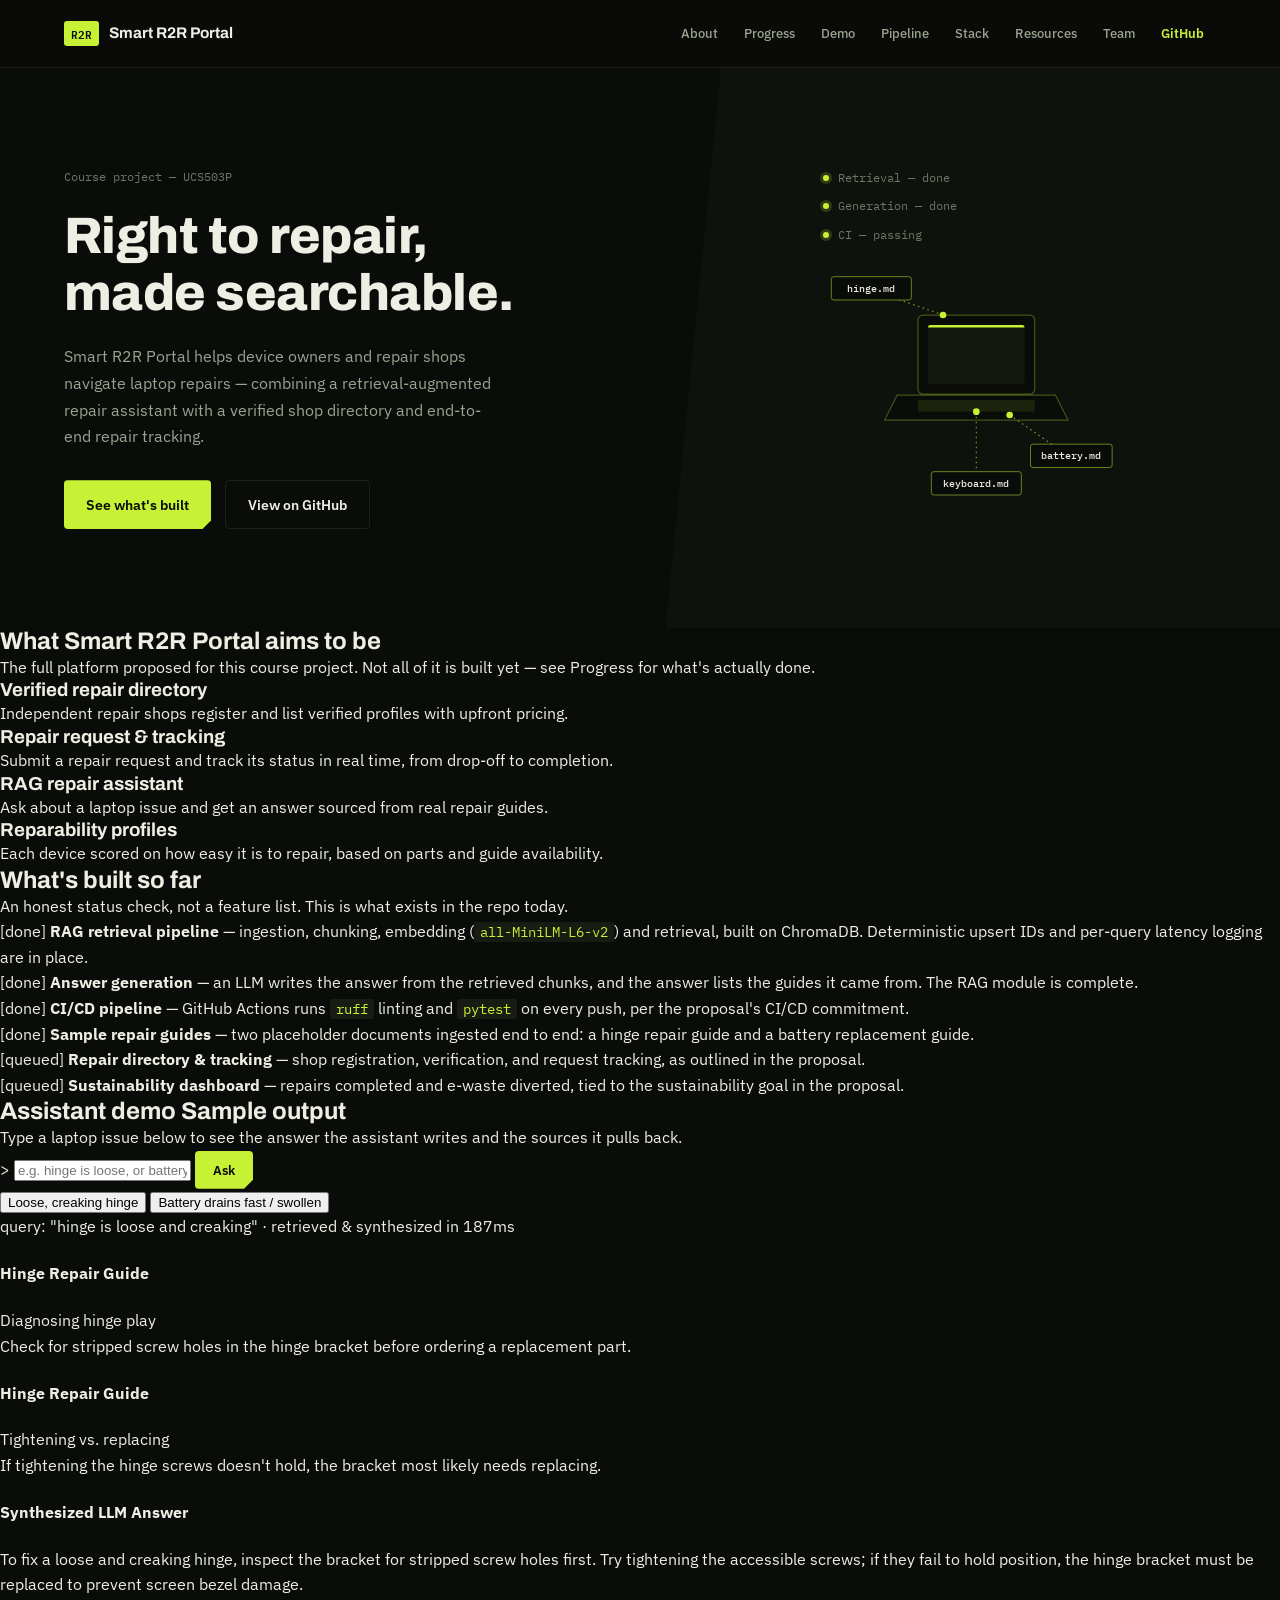
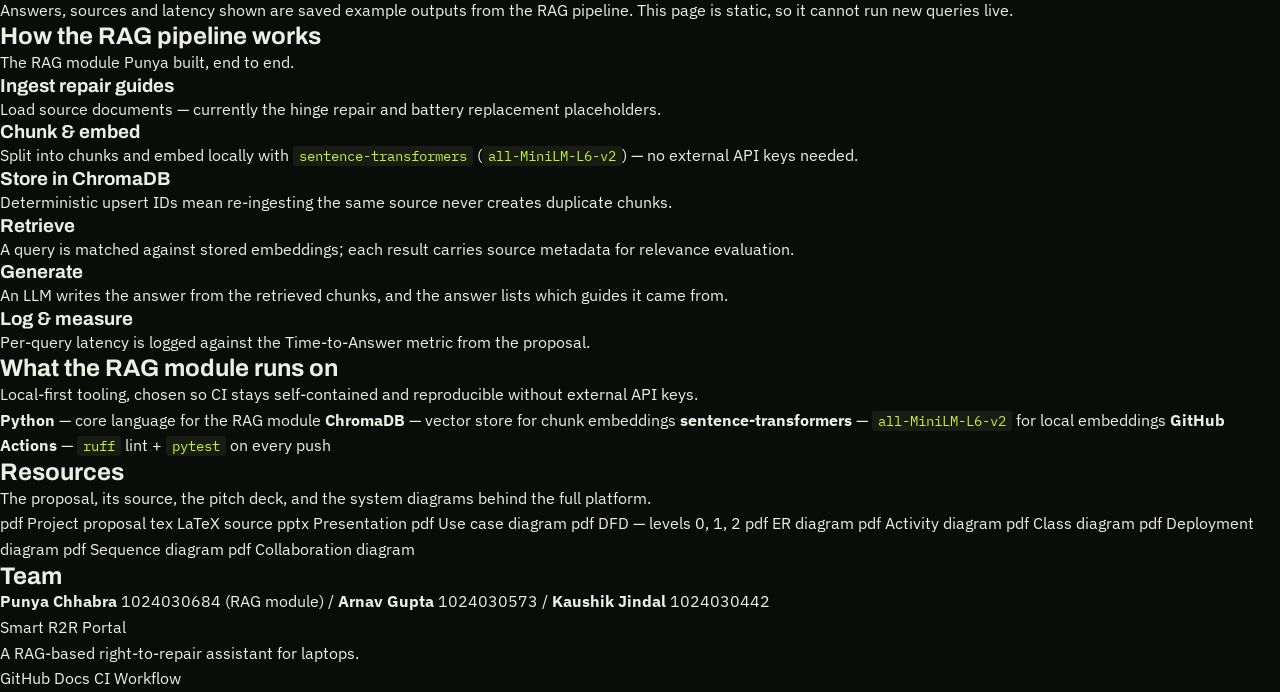
==== commit 18f35c04: "Refactor index.html for clarity and updates Updated various sections of the index.html file to impro" ====
--- a/docs/index.html
+++ b/docs/index.html
@@ -8,7 +8,7 @@
 <link rel="preconnect" href="https://fonts.googleapis.com">
 <link rel="preconnect" href="https://fonts.gstatic.com" crossorigin>
 <link href="https://fonts.googleapis.com/css2?family=Archivo:wght@600;700;800&family=IBM+Plex+Sans:wght@400;500;600&family=IBM+Plex+Mono:wght@400;500;600&display=swap" rel="stylesheet">
-<link rel="stylesheet" href="style.css">
+<link rel="stylesheet" href="style.css?v=4">
 </head>
 <body>
 
@@ -41,7 +41,7 @@
       <h1>Right to repair,<br>made searchable.</h1>
       <p class="hero-sub">
         Smart R2R Portal helps device owners and repair shops navigate laptop repairs —
-        combining a fully functional retrieval-augmented repair assistant with a verified shop directory
+        combining a retrieval-augmented repair assistant with a verified shop directory
         and end-to-end repair tracking.
       </p>
       <div class="hero-actions">
@@ -53,8 +53,8 @@
     <div class="hero-panel">
       <div class="hero-panel-inner">
         <div class="status-strip">
-          <span class="status-strip-row"><i class="pulse pulse-live"></i>Retrieval — live</span>
-          <span class="status-strip-row"><i class="pulse pulse-live"></i>Generation — live</span>
+          <span class="status-strip-row"><i class="pulse pulse-live"></i>Retrieval — done</span>
+          <span class="status-strip-row"><i class="pulse pulse-live"></i>Generation — done</span>
           <span class="status-strip-row"><i class="pulse pulse-live"></i>CI — passing</span>
         </div>
         <svg class="device-diagram" id="deviceDiagram" viewBox="0 0 360 300" xmlns="http://www.w3.org/2000/svg">
@@ -139,7 +139,7 @@
       </div>
       <div class="log-line fade-in">
         <span class="log-code log-code-done">[done]</span>
-        <span class="log-msg"><strong>Answer generation</strong> — LLM synthesis fully wired on top of retrieved chunks, providing direct, grounded answers.</span>
+        <span class="log-msg"><strong>Answer generation</strong> — an LLM writes the answer from the retrieved chunks, and the answer lists the guides it came from. The RAG module is complete.</span>
       </div>
       <div class="log-line fade-in">
         <span class="log-code log-code-done">[done]</span>
@@ -147,7 +147,7 @@
       </div>
       <div class="log-line fade-in">
         <span class="log-code log-code-done">[done]</span>
-        <span class="log-msg"><strong>Sample repair guides &amp; architecture docs</strong> — documentation, repair guides, and all system design diagrams ingested and indexed.</span>
+        <span class="log-msg"><strong>Sample repair guides</strong> — two placeholder documents ingested end to end: a hinge repair guide and a battery replacement guide.</span>
       </div>
       <div class="log-line fade-in">
         <span class="log-code log-code-planned">[queued]</span>
@@ -163,9 +163,10 @@
   <!-- ============ DEMO ============ -->
   <section class="section" id="demo">
     <div class="section-head">
-      <h2>Assistant demo</h2>
+      <h2>Assistant demo <span class="soon-pill">Sample output</span></h2>
       <p>
-        End-to-end RAG retrieval and answer generation are now live! Type a laptop issue below or click a sample query to see the retrieved sources and synthesized LLM answer.
+        Type a laptop issue below to see the answer the assistant writes
+        and the sources it pulls back.
       </p>
     </div>
 
@@ -178,11 +179,9 @@
       <div class="demo-chip-row">
         <button type="button" class="demo-chip" data-demo="hinge is loose and creaking">Loose, creaking hinge</button>
         <button type="button" class="demo-chip" data-demo="battery drains fast and feels swollen">Battery drains fast / swollen</button>
-        <button type="button" class="demo-chip" data-demo="class diagram / object model">Class diagram</button>
-        <button type="button" class="demo-chip" data-demo="deployment architecture">Deployment diagram</button>
       </div>
       <div id="demoOutput" class="demo-output"></div>
-      <p class="demo-note">Sources and latency reflect real retrieval behavior from the ChromaDB index combined with live LLM response synthesis.</p>
+      <p class="demo-note">Answers, sources and latency shown are saved example outputs from the RAG pipeline. This page is static, so it cannot run new queries live.</p>
     </div>
   </section>
 
@@ -190,7 +189,7 @@
   <section class="section section-dark" id="pipeline">
     <div class="section-head">
       <h2>How the RAG pipeline works</h2>
-      <p>The complete retrieval and generation module, end to end.</p>
+      <p>The RAG module Punya built, end to end.</p>
     </div>
 
     <div class="stepper">
@@ -198,7 +197,7 @@
       <div class="stepper-item fade-in">
         <span class="stepper-dot"></span>
         <h3>Ingest repair guides</h3>
-        <p>Load source documents — repair guides, documentation, and system design diagrams.</p>
+        <p>Load source documents — currently the hinge repair and battery replacement placeholders.</p>
       </div>
       <div class="stepper-item fade-in">
         <span class="stepper-dot"></span>
@@ -218,7 +217,7 @@
       <div class="stepper-item fade-in">
         <span class="stepper-dot"></span>
         <h3>Generate</h3>
-        <p>An LLM synthesizes a final, grounded answer from the retrieved chunks, backed by validation.</p>
+        <p>An LLM writes the answer from the retrieved chunks, and the answer lists which guides it came from.</p>
       </div>
       <div class="stepper-item fade-in">
         <span class="stepper-dot"></span>
@@ -302,10 +301,26 @@
       <h2>Team</h2>
     </div>
     <div class="team-line">
-      <span class="team-entry fade-in"><strong>Punya Chhabra</strong> · 1024030684 · RAG module</span>
+      <span class="team-entry fade-in"><strong>Punya Chhabra</strong> 1024030684 (RAG module)</span>
       <span class="team-sep">/</span>
-      <span class="team-entry fade-in"><strong>Arnav Gupta</strong> · 1024030780</span>
+      <span class="team-entry fade-in"><strong>Arnav Gupta</strong> 1024030573</span>
       <span class="team-sep">/</span>
-      <span class="team-entry fade-in"><strong>Kaushik Jindal</strong> · 1024030431</span>
-    </div>
-  </section>
+      <span class="team-entry fade-in"><strong>Kaushik Jindal</strong> 1024030442</span>
+    </div>
+  </section>
+
+</main>
+
+<footer class="footer">
+  <span class="footer-logo">Smart R2R Portal</span>
+  <p class="footer-text">A RAG-based right-to-repair assistant for laptops.</p>
+  <div class="footer-links">
+    <a href="https://github.com/Pcxlit/Smart-R2R-Portal" target="_blank" rel="noopener">GitHub</a>
+    <a href="https://github.com/Pcxlit/Smart-R2R-Portal/tree/main/docs" target="_blank" rel="noopener">Docs</a>
+    <a href="https://github.com/Pcxlit/Smart-R2R-Portal/tree/main/.github/workflows" target="_blank" rel="noopener">CI Workflow</a>
+  </div>
+</footer>
+
+<script src="script.js?v=4"></script>
+</body>
+</html>
--- a/docs/style.css
+++ b/docs/style.css
@@ -1,33 +1,119 @@
 :root {
-  --bg: #0A0C0A;
-  --bg-alt: #0F130E;
-  --bg-deep: #060806;
-  --card: #151A14;
+  --black: #0A0C09;
+  --black-soft: #0F110C;
+  --panel: #14170F;
+  --panel-raised: #191C13;
   --lime: #C6F135;
-  --lime-dim: #A3D82B;
-  --text: #F2F4EE;
-  --text-soft: #A4AD9E;
-  --line: rgba(255, 255, 255, 0.10);
+  --lime-dim: #8FA83A;
+  --lime-deep: #5C7024;
+  --paper: #EDEFE4;
+  --ink: #EDEFE4;
+  --ink-soft: #9BA391;
+  --ink-faint: #6E7566;
+  --line: rgba(198, 241, 53, 0.14);
+  --line-soft: rgba(237, 239, 228, 0.09);
+  --amber-warn: #E3A73E;
+  --rust-warn: #C97A4A;
 
-  /* kept so the inline link color in index.html still works */
-  --moss-deep: #C6F135;
-
-  --font-head: 'Space Grotesk', sans-serif;
+  --font-head: 'Archivo', sans-serif;
   --font-body: 'IBM Plex Sans', sans-serif;
-  --radius: 14px;
-  --shadow: 0 20px 44px -24px rgba(198, 241, 53, 0.25);
+  --font-mono: 'IBM Plex Mono', monospace;
+  --radius: 4px;
 }
 
 * { box-sizing: border-box; }
-html { scroll-behavior: smooth; scroll-padding-top: 76px; }
+html { scroll-behavior: smooth; scroll-padding-top: 84px; }
 
 body {
   margin: 0;
   font-family: var(--font-body);
-  background: var(--bg);
-  color: var(--text);
+  background: var(--black);
+  color: var(--ink);
   line-height: 1.6;
   -webkit-font-smoothing: antialiased;
 }
 
-a { color: inherit; text-decoration:
+a { color: inherit; text-decoration: none; }
+h1, h2, h3 { font-family: var(--font-head); color: var(--paper); margin: 0; line-height: 1.12; }
+p { margin: 0; }
+code {
+  background: var(--panel-raised); color: var(--lime);
+  padding: 1px 6px; border-radius: 3px; font-family: var(--font-mono); font-size: 0.85em;
+}
+
+@media (prefers-reduced-motion: reduce) {
+  *, *::before, *::after { animation-duration: .001ms !important; transition-duration: .001ms !important; }
+}
+:focus-visible { outline: 2px solid var(--lime); outline-offset: 3px; }
+
+.container-pad { padding: 0 64px; }
+
+/* ============== Top bar ============== */
+.topbar {
+  position: sticky; top: 0; z-index: 100; height: 68px;
+  display: flex; align-items: center; justify-content: space-between;
+  padding: 0 64px; background: rgba(10,12,9,0.9); backdrop-filter: blur(10px);
+  border-bottom: 1px solid var(--line-soft);
+}
+.brand { display: flex; align-items: center; gap: 10px; }
+.brand-mark {
+  font-family: var(--font-mono); font-weight: 600; font-size: 0.7rem; color: var(--black);
+  background: var(--lime); padding: 4px 7px; border-radius: 3px;
+}
+.brand-name { font-family: var(--font-head); font-weight: 700; font-size: 0.96rem; color: var(--paper); }
+
+.topnav { display: flex; align-items: center; gap: 2px; }
+.topnav-link {
+  font-size: 0.84rem; font-weight: 500; color: var(--ink-soft); padding: 8px 12px; border-radius: var(--radius);
+}
+.topnav-link:hover { color: var(--paper); }
+.topnav-cta { color: var(--lime); font-weight: 600; }
+
+.menu-toggle {
+  display: none; width: 36px; height: 36px; background: transparent; border: none;
+  flex-direction: column; align-items: center; justify-content: center; gap: 4px; cursor: pointer;
+}
+.menu-toggle span { width: 18px; height: 1.5px; background: var(--paper); }
+
+/* ============== Buttons ============== */
+.btn {
+  display: inline-flex; align-items: center; justify-content: center; gap: 6px;
+  padding: 12px 22px; font-family: var(--font-body); font-weight: 600; font-size: 0.9rem;
+  border-radius: var(--radius); border: none; cursor: pointer; transition: .15s ease; white-space: nowrap;
+  clip-path: polygon(0 0, 100% 0, 100% calc(100% - 9px), calc(100% - 9px) 100%, 0 100%);
+}
+.btn-sm { padding: 10px 18px; font-size: 0.84rem; }
+.btn-primary { background: var(--lime); color: var(--black); }
+.btn-primary:hover { background: #D6FF5C; }
+.btn-outline { background: transparent; color: var(--paper); border: 1.5px solid var(--line-soft); clip-path: none; }
+.btn-outline:hover { border-color: var(--lime-dim); color: var(--lime); }
+
+/* ============== Hero (diagonal split) ============== */
+.hero {
+  display: flex; align-items: stretch; min-height: 560px; position: relative; overflow: hidden;
+}
+.hero-text {
+  flex: 0 0 52%; display: flex; flex-direction: column; justify-content: center;
+  padding: 60px 64px 60px 64px; position: relative; z-index: 2;
+}
+.course-tag { font-family: var(--font-mono); font-size: 0.76rem; color: var(--ink-faint); margin-bottom: 22px; }
+.hero h1 { font-size: clamp(2.3rem, 4vw, 3.2rem); font-weight: 800; letter-spacing: -0.01em; margin-bottom: 20px; }
+.hero-sub { font-size: 1.02rem; color: var(--ink-soft); max-width: 44ch; line-height: 1.65; margin-bottom: 30px; }
+.hero-actions { display: flex; flex-wrap: wrap; gap: 14px; }
+
+.hero-panel {
+  flex: 0 0 48%; position: relative; background: var(--black-soft);
+  clip-path: polygon(9% 0, 100% 0, 100% 100%, 0% 100%);
+  display: flex; align-items: center; justify-content: center;
+}
+.hero-panel-inner { padding: 40px; width: 100%; max-width: 380px; }
+.status-strip { display: flex; flex-direction: column; gap: 9px; margin-bottom: 26px; }
+.status-strip-row {
+  display: flex; align-items: center; gap: 9px; font-family: var(--font-mono);
+  font-size: 0.76rem; color: var(--ink-faint);
+}
+.pulse { width: 6px; height: 6px; border-radius: 50%; flex-shrink: 0; }
+.pulse-live { background: var(--lime); box-shadow: 0 0 0 3px rgba(198,241,53,0.18); }
+.pulse-mid { background: var(--amber-warn); box-shadow: 0 0 0 3px rgba(227,167,62,0.16); }
+
+.
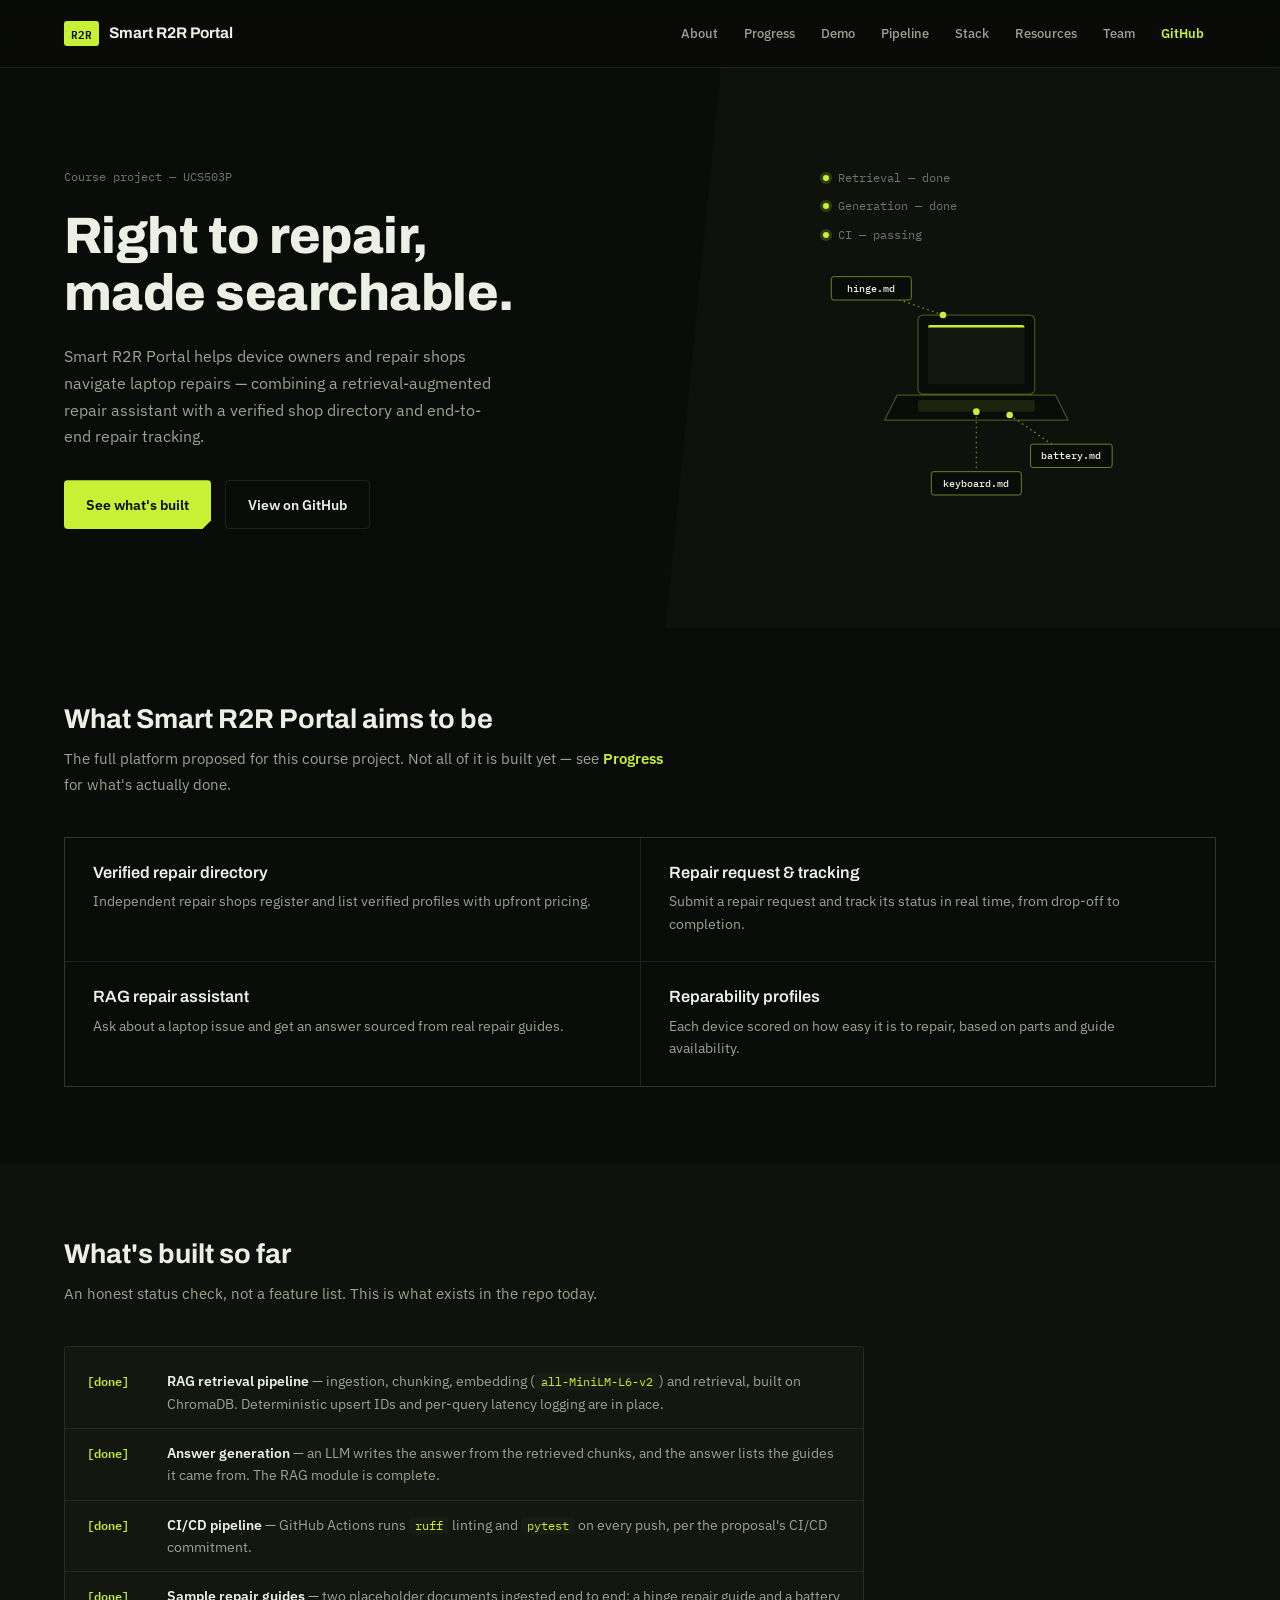
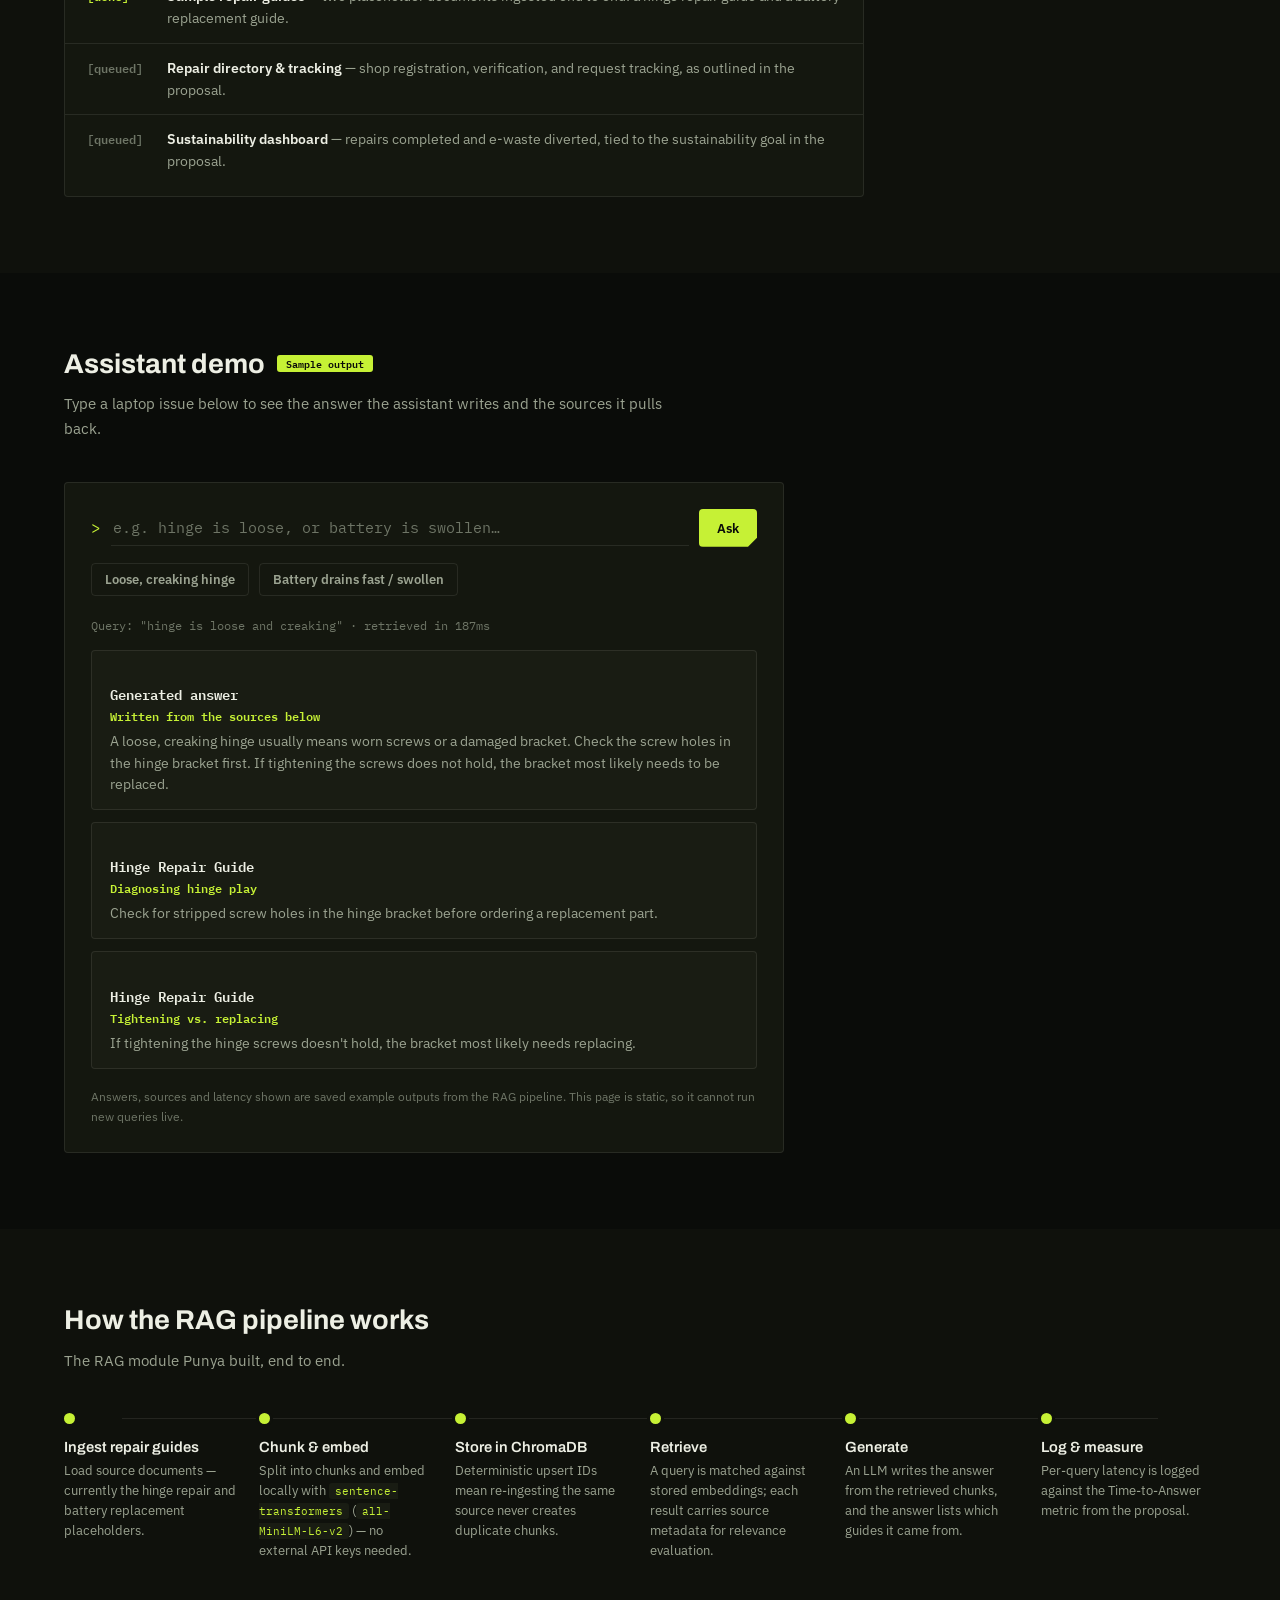
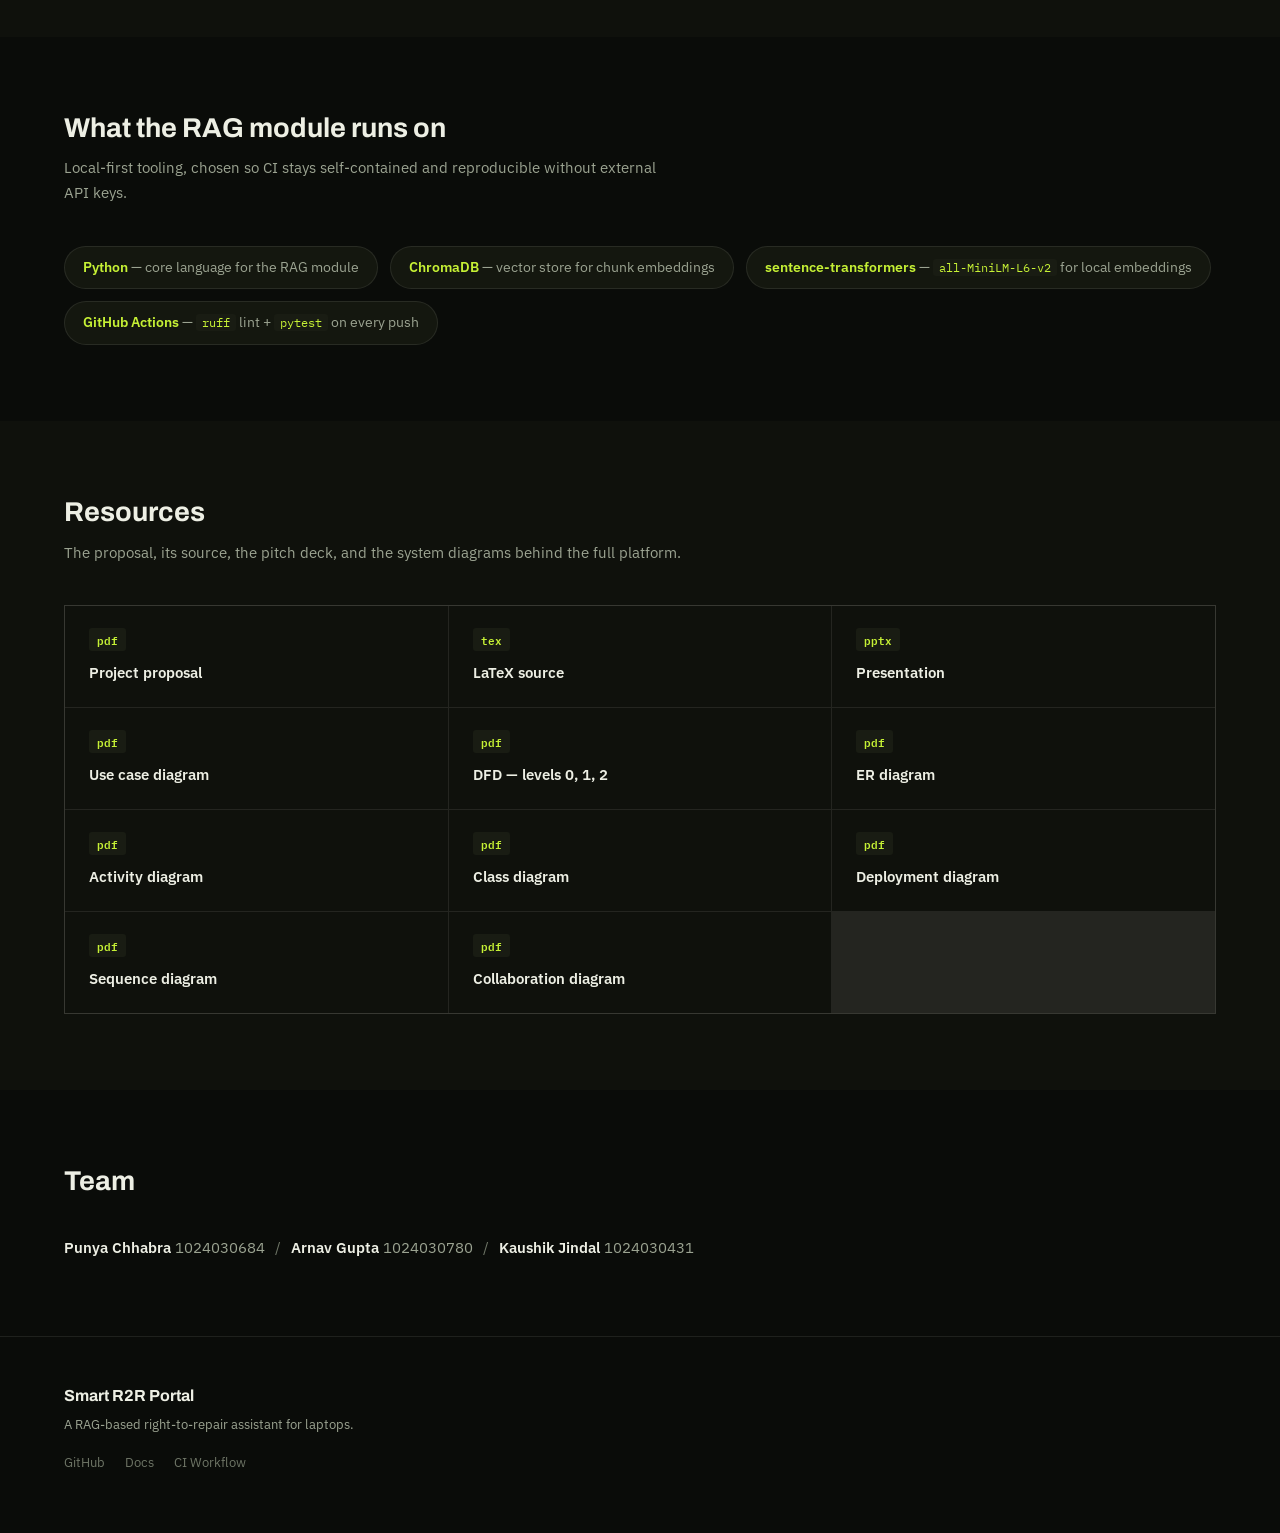
==== commit 775c69c7: "index.html" ====
--- a/docs/index.html
+++ b/docs/index.html
@@ -301,11 +301,11 @@
       <h2>Team</h2>
     </div>
     <div class="team-line">
-      <span class="team-entry fade-in"><strong>Punya Chhabra</strong> 1024030684 (RAG module)</span>
+      <span class="team-entry fade-in"><strong>Punya Chhabra</strong> 1024030684</span>
       <span class="team-sep">/</span>
-      <span class="team-entry fade-in"><strong>Arnav Gupta</strong> 1024030573</span>
+      <span class="team-entry fade-in"><strong>Arnav Gupta</strong> 1024030780</span>
       <span class="team-sep">/</span>
-      <span class="team-entry fade-in"><strong>Kaushik Jindal</strong> 1024030442</span>
+      <span class="team-entry fade-in"><strong>Kaushik Jindal</strong> 1024030431</span>
     </div>
   </section>
 
--- a/docs/style.css
+++ b/docs/style.css
@@ -23,7 +23,6 @@
 
 * { box-sizing: border-box; }
 html { scroll-behavior: smooth; scroll-padding-top: 84px; }
-
 body {
   margin: 0;
   font-family: var(--font-body);
@@ -45,7 +44,6 @@
   *, *::before, *::after { animation-duration: .001ms !important; transition-duration: .001ms !important; }
 }
 :focus-visible { outline: 2px solid var(--lime); outline-offset: 3px; }
-
 .container-pad { padding: 0 64px; }
 
 /* ============== Top bar ============== */
@@ -88,7 +86,7 @@
 .btn-outline { background: transparent; color: var(--paper); border: 1.5px solid var(--line-soft); clip-path: none; }
 .btn-outline:hover { border-color: var(--lime-dim); color: var(--lime); }
 
-/* ============== Hero (diagonal split) ============== */
+/* ============== Hero ============== */
 .hero {
   display: flex; align-items: stretch; min-height: 560px; position: relative; overflow: hidden;
 }
@@ -116,4 +114,168 @@
 .pulse-live { background: var(--lime); box-shadow: 0 0 0 3px rgba(198,241,53,0.18); }
 .pulse-mid { background: var(--amber-warn); box-shadow: 0 0 0 3px rgba(227,167,62,0.16); }
 
-.
+.device-diagram { width: 100%; height: auto; }
+.scan-line { animation: scanMove 2.6s ease-in-out infinite; }
+@keyframes scanMove {
+  0%   { transform: translateY(0); opacity: 0.25; }
+  50%  { transform: translateY(64px); opacity: 0.95; }
+  100% { transform: translateY(0); opacity: 0.25; }
+}
+
+/* ============== Sections ============== */
+.section { padding: 76px 64px; }
+.section-dark { background: var(--black-soft); }
+.section-head { max-width: 62ch; margin-bottom: 40px; }
+.section-head h2 { font-size: 1.7rem; font-weight: 700; margin-bottom: 12px; display: flex; align-items: center; gap: 12px; flex-wrap: wrap; }
+.section-head p { font-size: 0.96rem; color: var(--ink-soft); line-height: 1.65; }
+.section-head a { color: var(--lime); font-weight: 600; }
+.section-head a:hover { text-decoration: underline; }
+.soon-pill {
+  display: inline-block; font-family: var(--font-mono); font-size: 0.62rem; font-weight: 600;
+  color: var(--black); background: var(--lime); padding: 3px 9px; border-radius: 3px; vertical-align: middle;
+}
+.soon-pill-sm { font-size: 0.58rem; padding: 2px 7px; margin-left: 8px; }
+
+/* ============== About: split list ============== */
+.split-list { display: grid; grid-template-columns: repeat(2, 1fr); gap: 1px; background: var(--line-soft); border: 1px solid var(--line-soft); }
+.split-list-item { background: var(--black); padding: 26px 28px; }
+.split-list-item h3 { font-size: 1.02rem; font-weight: 600; margin-bottom: 8px; }
+.split-list-item p { font-size: 0.88rem; color: var(--ink-soft); line-height: 1.6; }
+
+/* ============== Progress: terminal log ============== */
+.log {
+  font-family: var(--font-mono); background: var(--panel); border: 1px solid var(--line-soft);
+  border-radius: var(--radius); padding: 10px 0; max-width: 800px;
+}
+.log-line {
+  display: flex; gap: 16px; padding: 13px 22px; align-items: baseline; border-bottom: 1px solid var(--line-soft);
+}
+.log-line:last-child { border-bottom: none; }
+.log-code { font-size: 0.74rem; font-weight: 600; flex-shrink: 0; width: 64px; }
+.log-code-done { color: var(--lime); }
+.log-code-progress { color: var(--amber-warn); }
+.log-code-planned { color: var(--ink-faint); }
+.log-msg { font-family: var(--font-body); font-size: 0.87rem; color: var(--ink-soft); line-height: 1.6; }
+.log-msg strong { color: var(--paper); font-weight: 600; }
+
+/* ============== Demo ============== */
+.demo-card {
+  background: var(--panel); border: 1px solid var(--line-soft); border-radius: var(--radius);
+  padding: 26px; max-width: 720px;
+}
+.demo-form { display: flex; gap: 10px; align-items: center; margin-bottom: 16px; }
+.demo-prompt { font-family: var(--font-mono); color: var(--lime); font-size: 1rem; flex-shrink: 0; }
+.demo-form input {
+  flex: 1; background: transparent; border: none; border-bottom: 1.5px solid var(--line-soft);
+  outline: none; color: var(--paper); font-family: var(--font-mono); font-size: 0.92rem; padding: 8px 2px; min-width: 0;
+}
+.demo-form input:focus { border-bottom-color: var(--lime-dim); }
+.demo-form input::placeholder { color: var(--ink-faint); }
+.demo-chip-row { display: flex; flex-wrap: wrap; gap: 10px; }
+.demo-chip {
+  font-family: var(--font-body); font-weight: 600; font-size: 0.8rem; padding: 7px 13px;
+  border-radius: var(--radius); border: 1.5px solid var(--line-soft); background: transparent; color: var(--ink-soft);
+  cursor: pointer; transition: .15s ease;
+}
+.demo-chip:hover { border-color: var(--lime-dim); color: var(--lime); }
+.demo-output { margin-top: 20px; display: flex; flex-direction: column; gap: 12px; }
+.demo-meta { font-family: var(--font-mono); font-size: 0.78rem; color: var(--ink-faint); margin-bottom: 2px; }
+.demo-source {
+  background: var(--panel-raised); border: 1px solid var(--line-soft); border-radius: var(--radius);
+  padding: 14px 18px;
+}
+.demo-source h4 { font-family: var(--font-mono); font-size: 0.86rem; font-weight: 600; color: var(--paper); margin-bottom: 2px; }
+.demo-source .section-label { font-family: var(--font-mono); font-size: 0.72rem; color: var(--lime); font-weight: 600; margin-bottom: 6px; display: block; }
+.demo-source p { font-size: 0.85rem; color: var(--ink-soft); line-height: 1.55; }
+.demo-generated {
+  margin-top: 4px; border: 1px dashed var(--lime-deep); border-radius: var(--radius); padding: 14px 18px;
+  display: flex; align-items: center; gap: 12px; background: rgba(198,241,53,0.05);
+}
+.demo-generated p { font-size: 0.85rem; color: var(--ink-soft); }
+
+.demo-empty { color: var(--ink-faint); font-size: 0.88rem; padding: 4px; }
+.demo-note { margin-top: 18px; font-size: 0.76rem; color: var(--ink-faint); }
+
+/* ============== Pipeline: horizontal stepper ============== */
+.stepper {
+  display: grid; grid-template-columns: repeat(6, 1fr); gap: 20px; position: relative;
+}
+.stepper-track {
+  grid-column: 1 / -1; position: absolute; top: 5px; left: 5%; right: 5%; height: 1px; background: var(--line-soft);
+}
+.stepper-item { position: relative; padding-top: 26px; }
+.stepper-dot {
+  position: absolute; top: 0; left: 0; width: 11px; height: 11px; border-radius: 50%;
+  background: var(--lime); box-shadow: 0 0 0 3px var(--black-soft);
+}
+.stepper-dot-pending { background: var(--amber-warn); }
+.stepper-item h3 { font-size: 0.92rem; font-weight: 600; margin-bottom: 6px; display: flex; align-items: center; flex-wrap: wrap; }
+.stepper-item p { font-size: 0.8rem; color: var(--ink-soft); line-height: 1.55; }
+
+/* ============== Tech stack: badge row ============== */
+.badge-row { display: flex; flex-wrap: wrap; gap: 12px; }
+.badge {
+  font-size: 0.85rem; color: var(--ink-soft); background: var(--panel); border: 1px solid var(--line-soft);
+  border-radius: 999px; padding: 10px 18px;
+}
+.badge strong { color: var(--lime); font-weight: 600; }
+
+/* ============== Resources grid ============== */
+.resource-grid { display: grid; grid-template-columns: repeat(3, 1fr); gap: 1px; background: var(--line-soft); border: 1px solid var(--line-soft); }
+.resource {
+  background: var(--black-soft); padding: 22px 24px; display: flex; flex-direction: column; gap: 10px;
+  transition: background .15s ease;
+}
+.resource:hover { background: var(--panel-raised); }
+.resource-ext {
+  font-family: var(--font-mono); font-size: 0.68rem; font-weight: 600; color: var(--lime);
+  background: var(--panel-raised); border-radius: 3px; padding: 3px 8px; align-self: flex-start;
+}
+.resource-name { font-size: 0.92rem; font-weight: 600; color: var(--paper); }
+
+/* ============== Team ============== */
+.team-line { display: flex; flex-wrap: wrap; align-items: baseline; gap: 10px; font-size: 0.92rem; color: var(--ink-soft); }
+.team-entry strong { color: var(--paper); font-weight: 600; }
+.team-sep { color: var(--ink-faint); }
+
+/* ============== Footer ============== */
+.footer { padding: 46px 64px 60px; border-top: 1px solid var(--line-soft); }
+.footer-logo { font-family: var(--font-head); font-size: 1rem; font-weight: 700; color: var(--paper); }
+.footer-text { font-size: 0.84rem; color: var(--ink-soft); margin: 6px 0 16px; }
+.footer-links { display: flex; gap: 20px; flex-wrap: wrap; }
+.footer-links a { font-size: 0.84rem; color: var(--ink-faint); transition: .15s ease; }
+.footer-links a:hover { color: var(--lime); }
+
+/* ============== Fade-in ============== */
+.fade-in { opacity: 0; transform: translateY(10px); transition: opacity .5s ease, transform .5s ease; }
+.fade-in.visible { opacity: 1; transform: translateY(0); }
+
+/* ============== Responsive ============== */
+@media (max-width: 1080px) {
+  .stepper { grid-template-columns: repeat(3, 1fr); row-gap: 34px; }
+  .stepper-track { display: none; }
+}
+@media (max-width: 900px) {
+  .topbar, .section, .footer { padding-left: 28px; padding-right: 28px; }
+  .topnav { display: none; }
+  .menu-toggle { display: flex; }
+  .topnav.open {
+    display: flex; flex-direction: column; position: absolute; top: 68px; left: 0; right: 0;
+    background: var(--black-soft); border-bottom: 1px solid var(--line-soft); padding: 10px 28px 18px;
+  }
+  .hero { flex-direction: column; min-height: 0; }
+  .hero-text { flex: none; padding: 48px 28px 36px; }
+  .hero-panel { flex: none; clip-path: none; padding: 20px 0 40px; }
+  .split-list { grid-template-columns: 1fr; }
+  .resource-grid { grid-template-columns: repeat(2, 1fr); }
+}
+
+@media (max-width: 560px) {
+  .stepper { grid-template-columns: 1fr; }
+  .resource-grid { grid-template-columns: 1fr; }
+  .demo-form { flex-wrap: wrap; }
+  .demo-form input { width: 100%; order: 1; }
+  .demo-prompt { order: 0; }
+  .demo-search-icon { order: 0; }
+  .demo-form .btn { order: 2; width: 100%; }
+}
